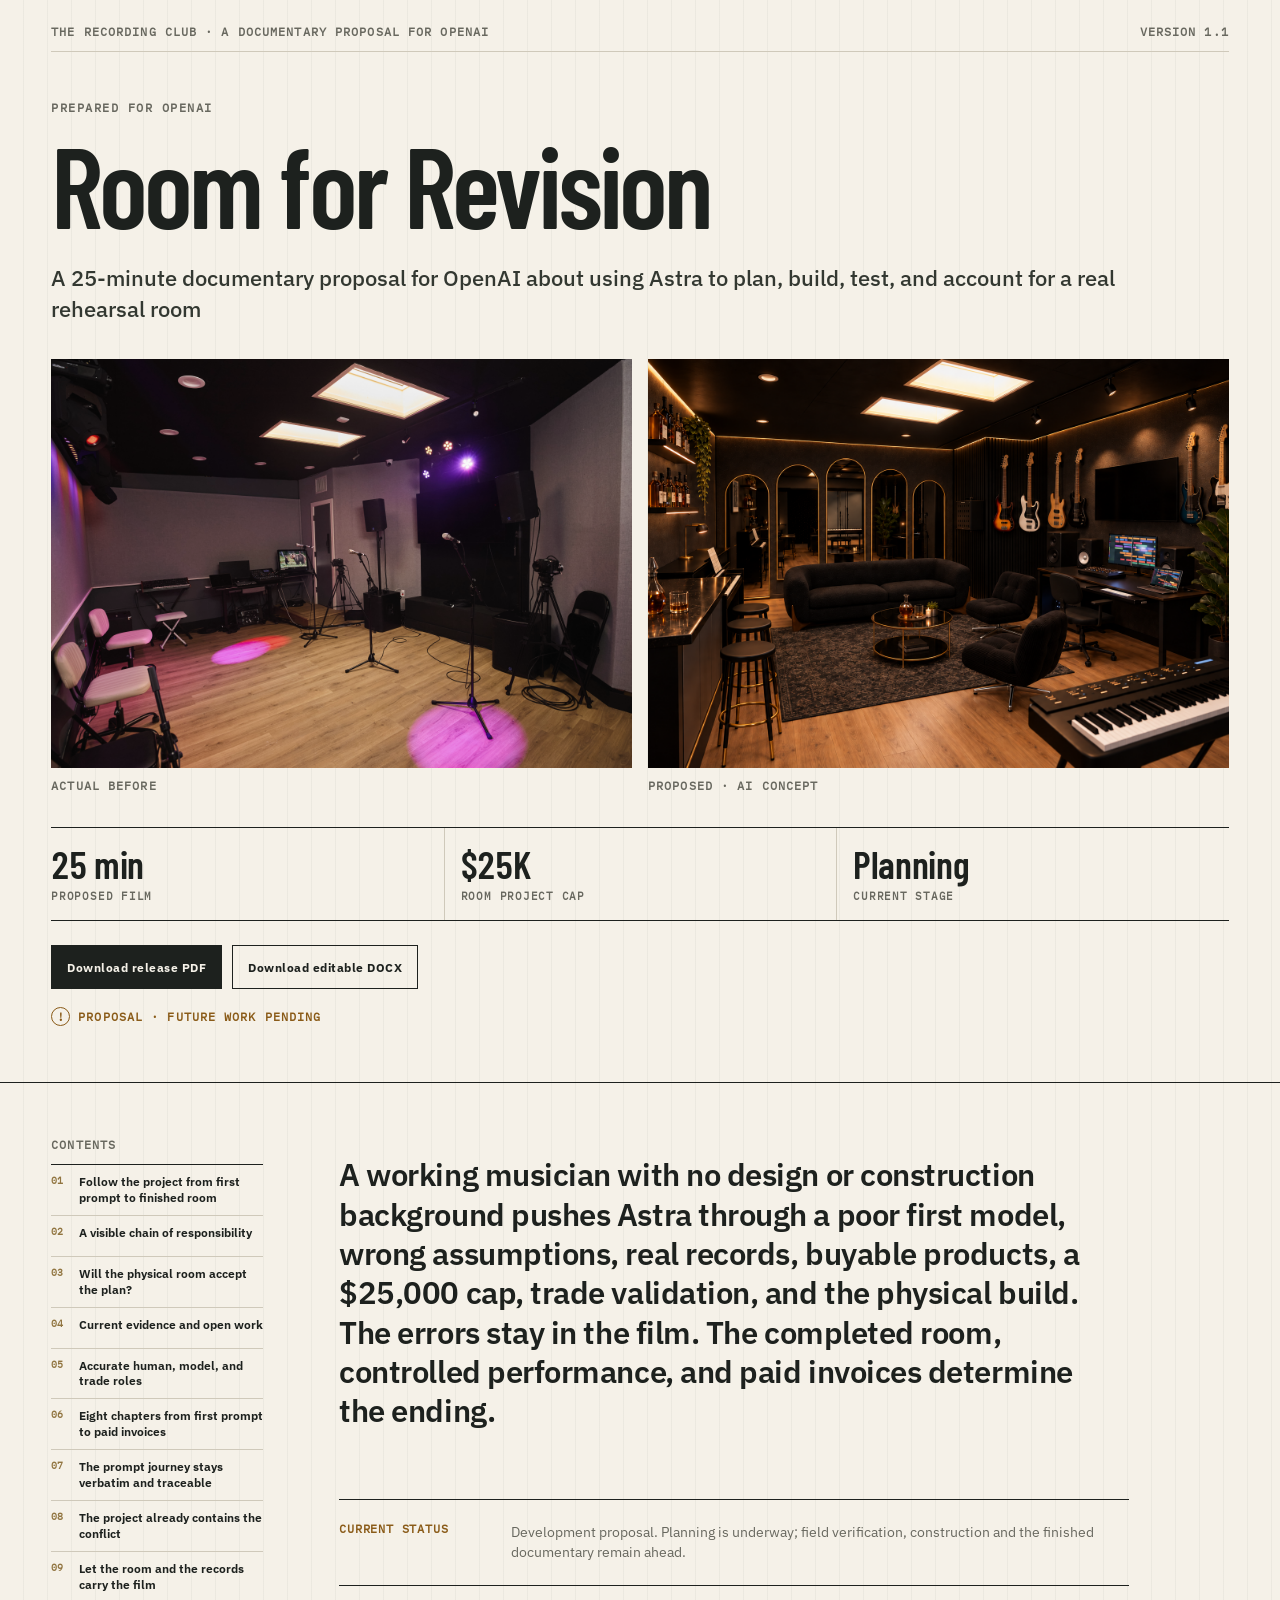
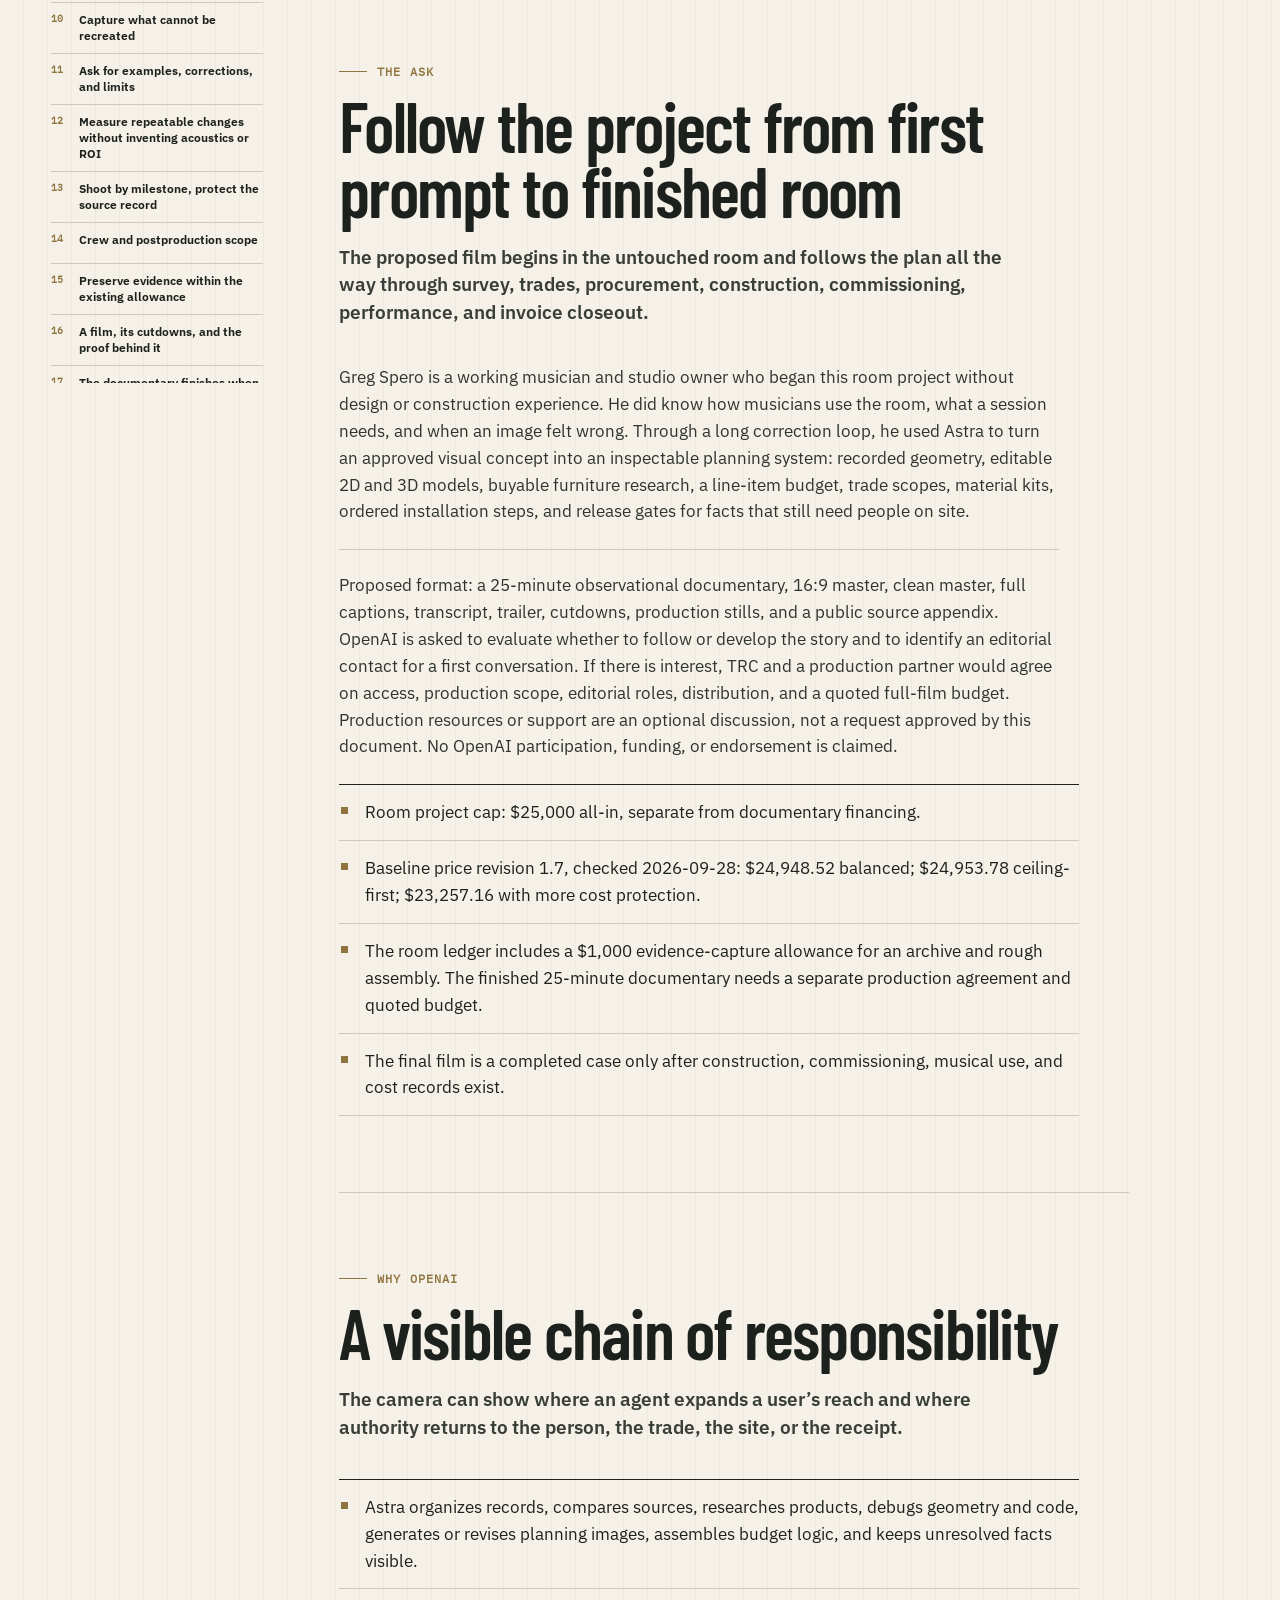
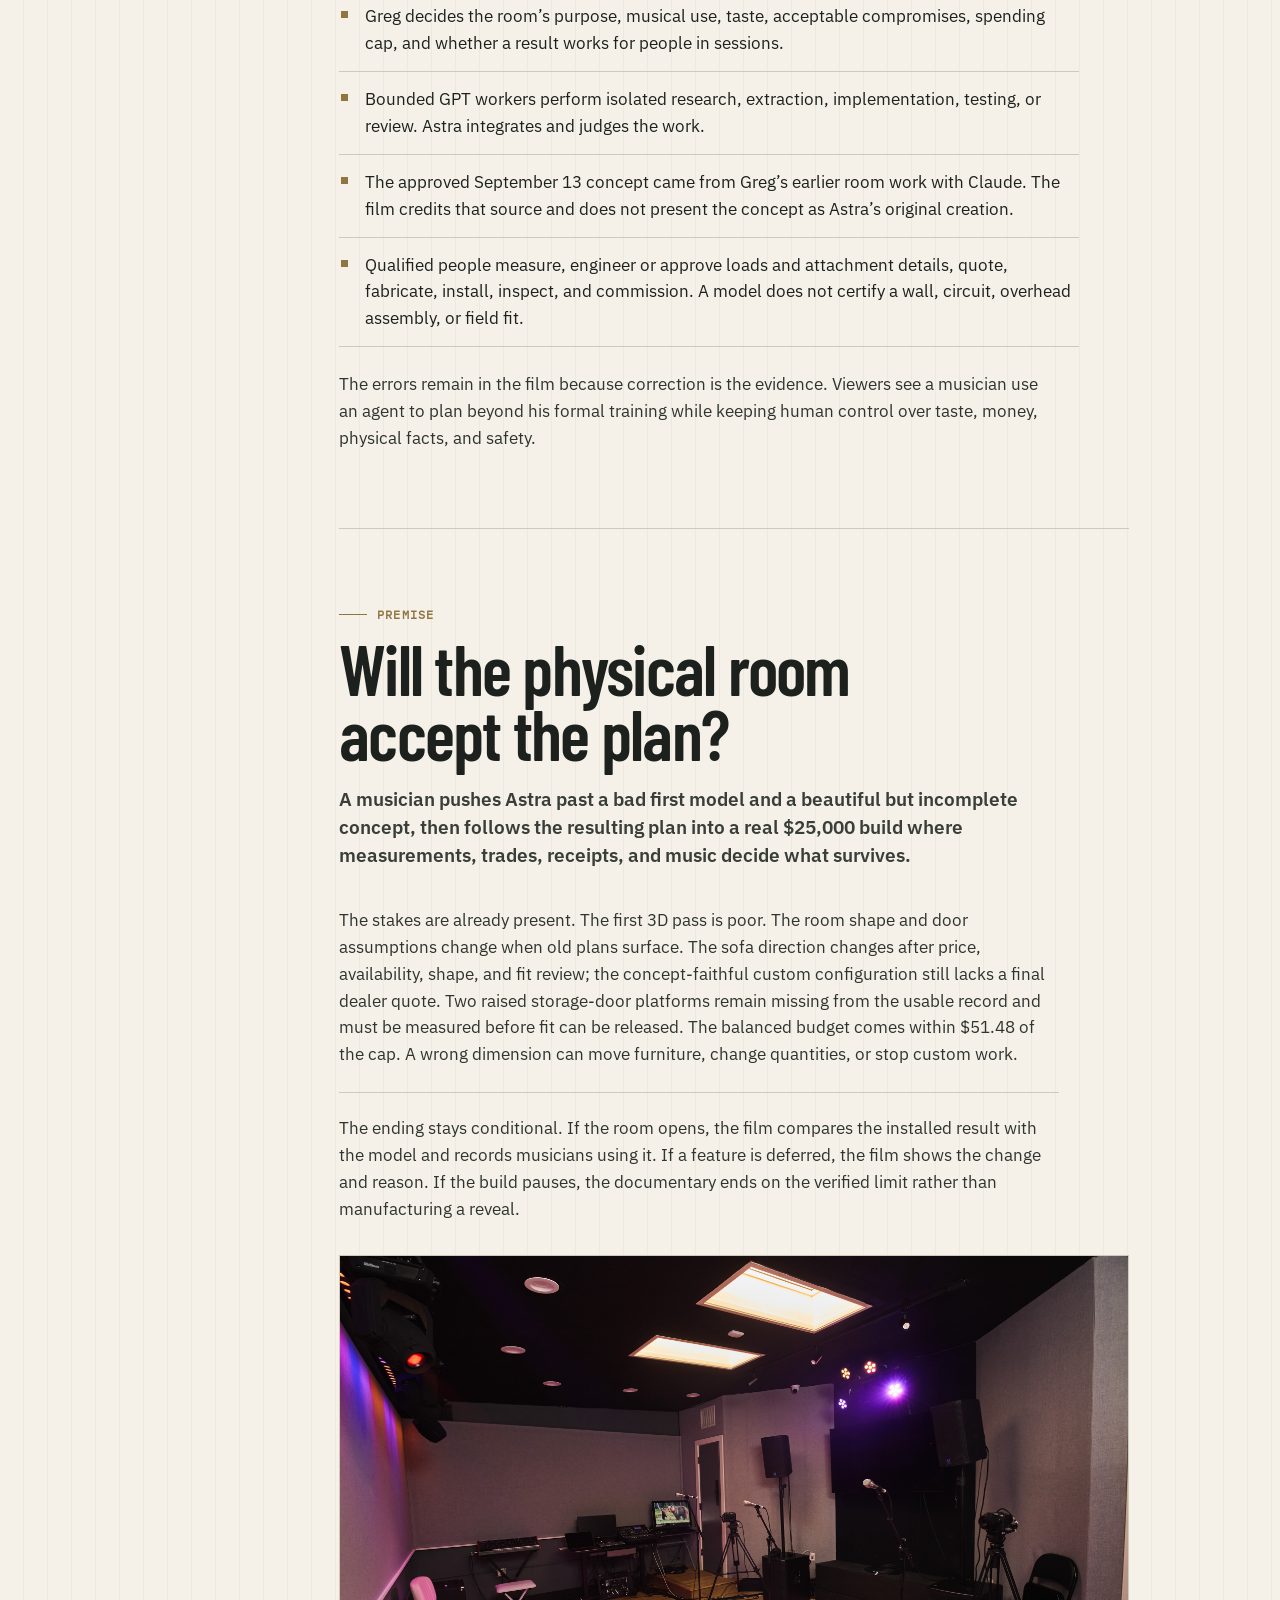
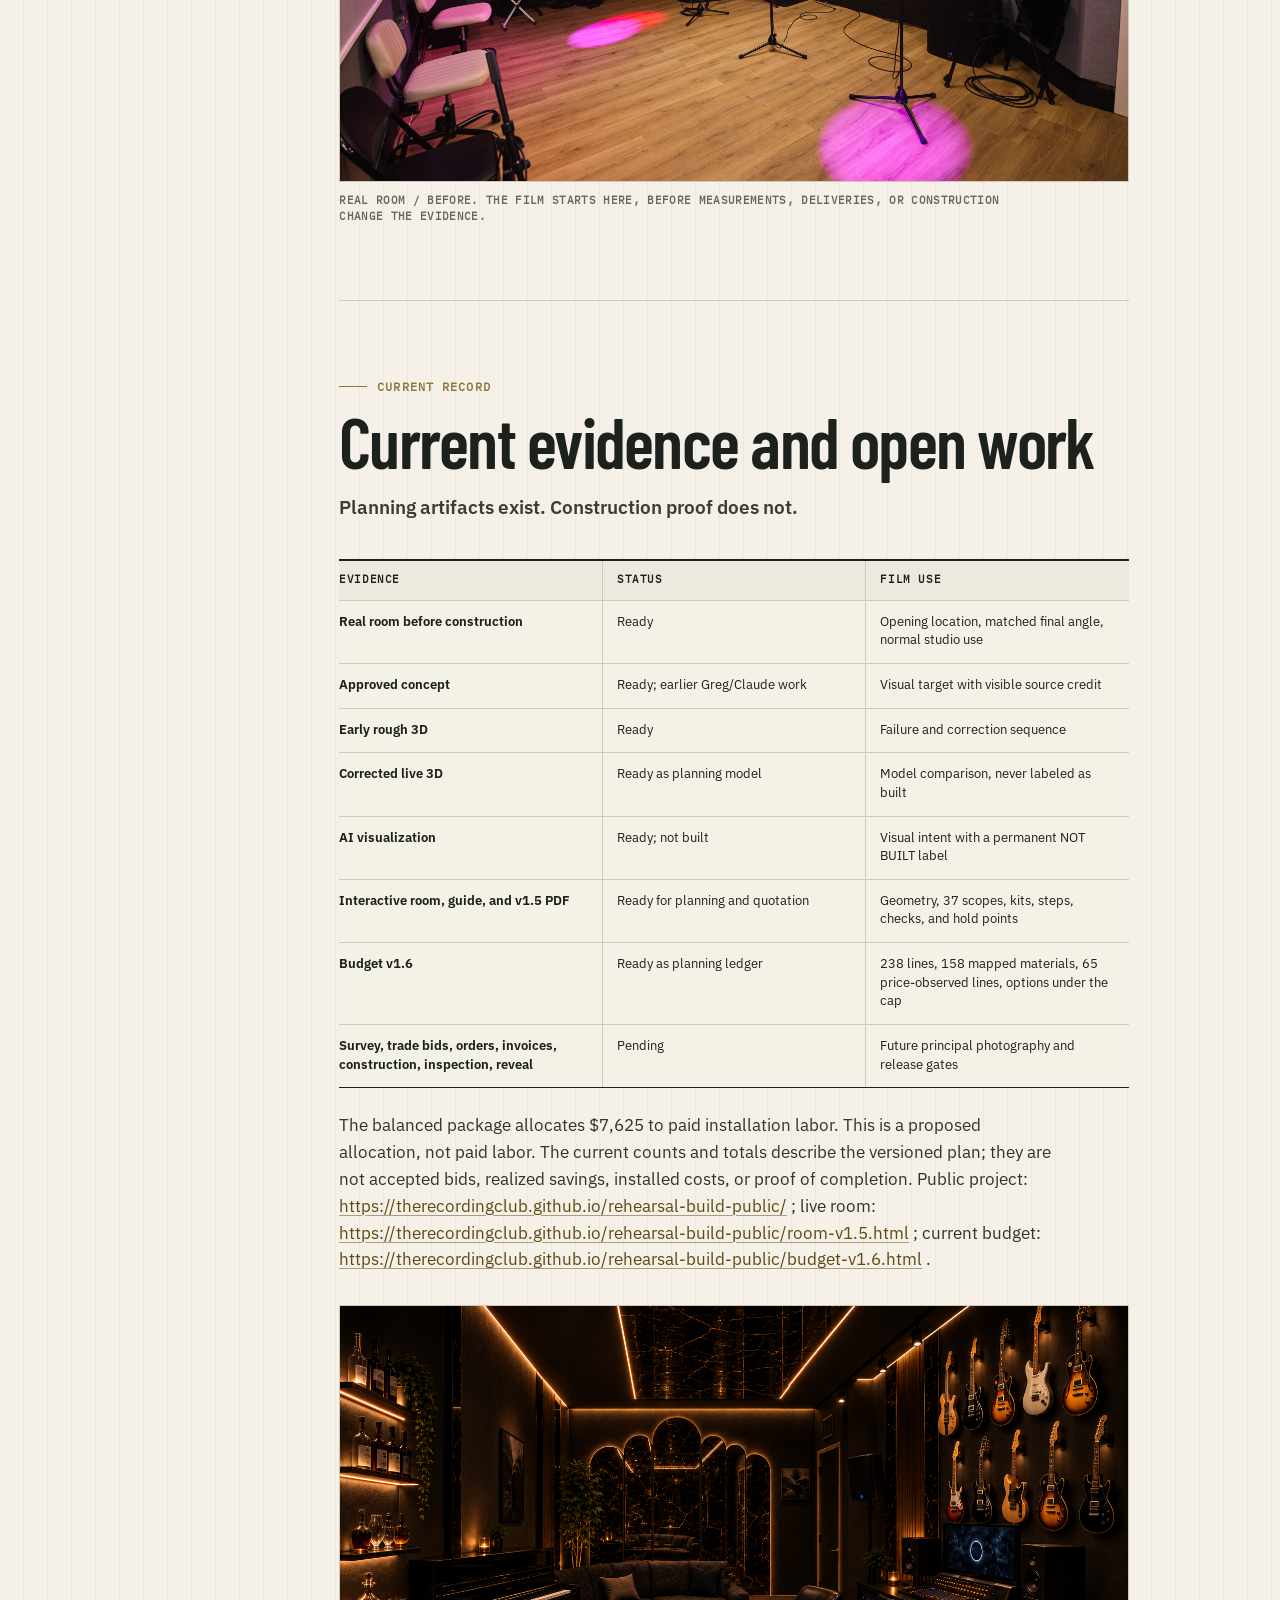
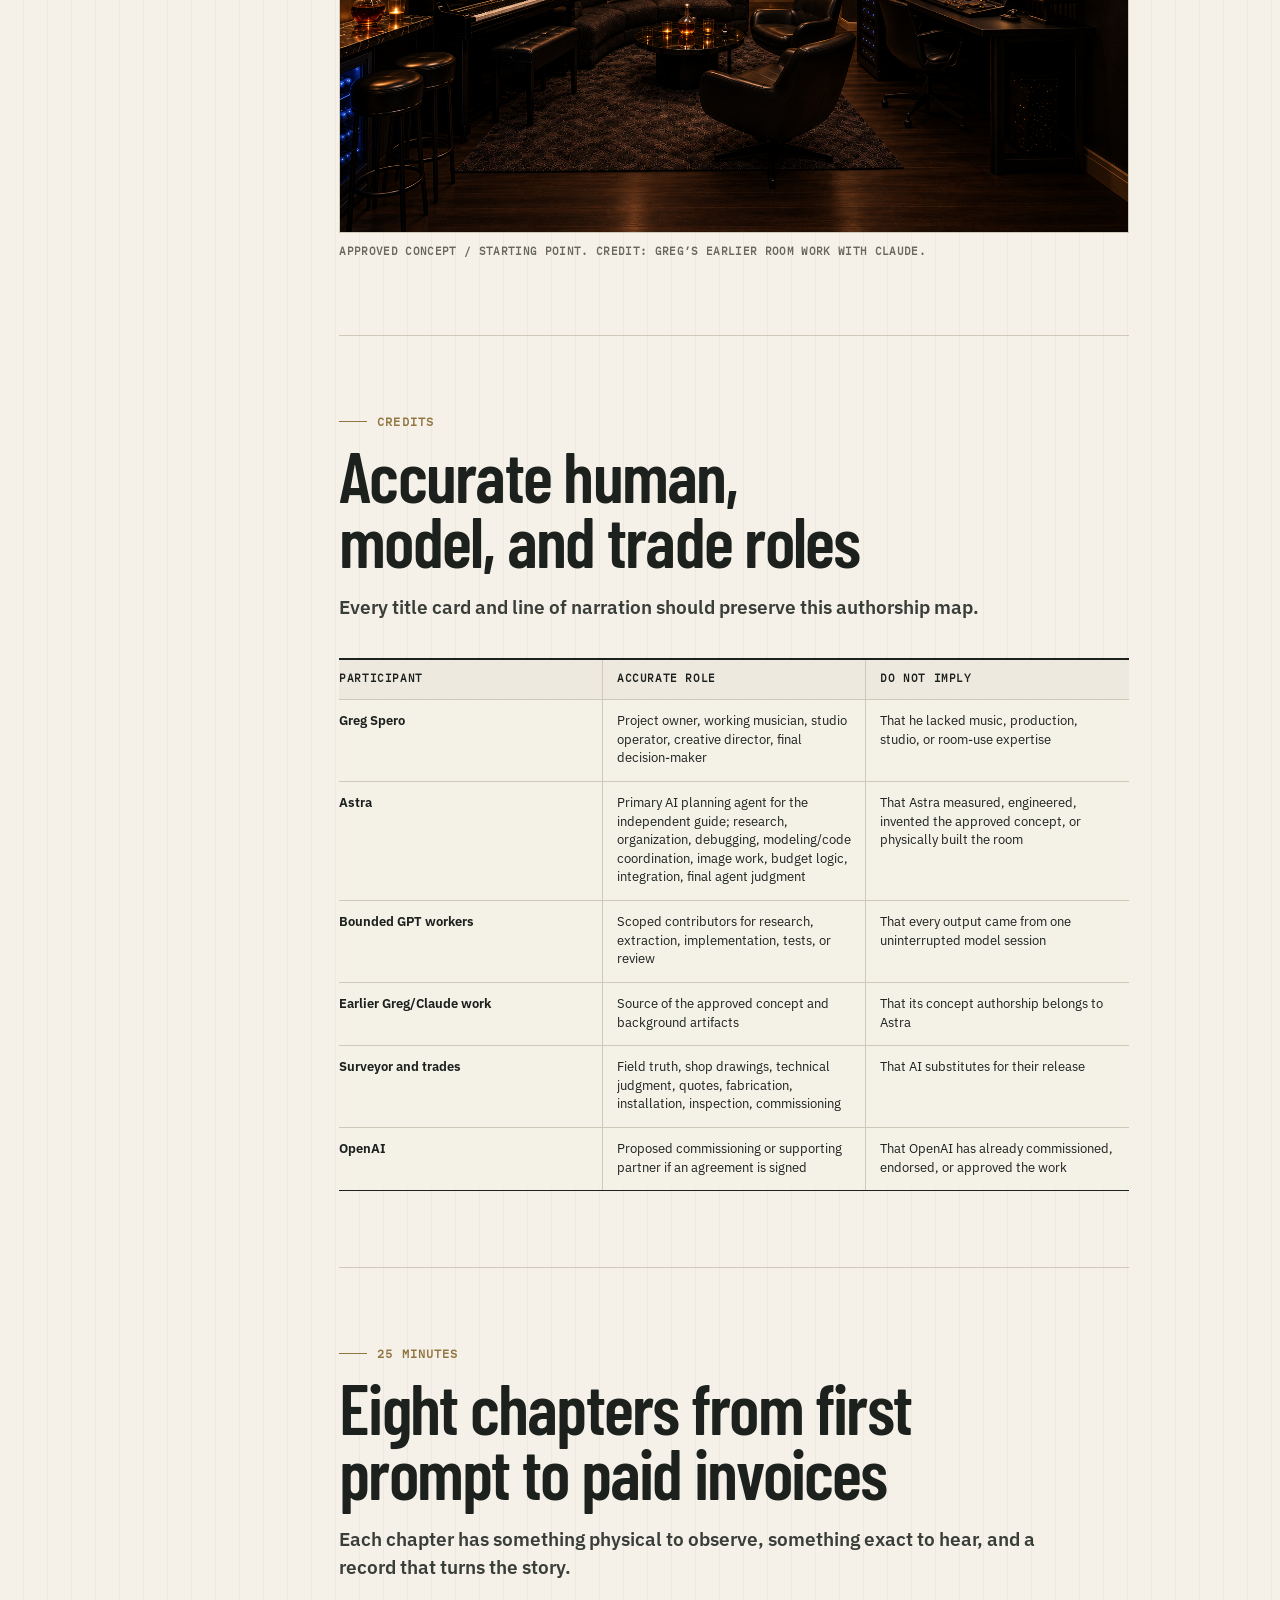
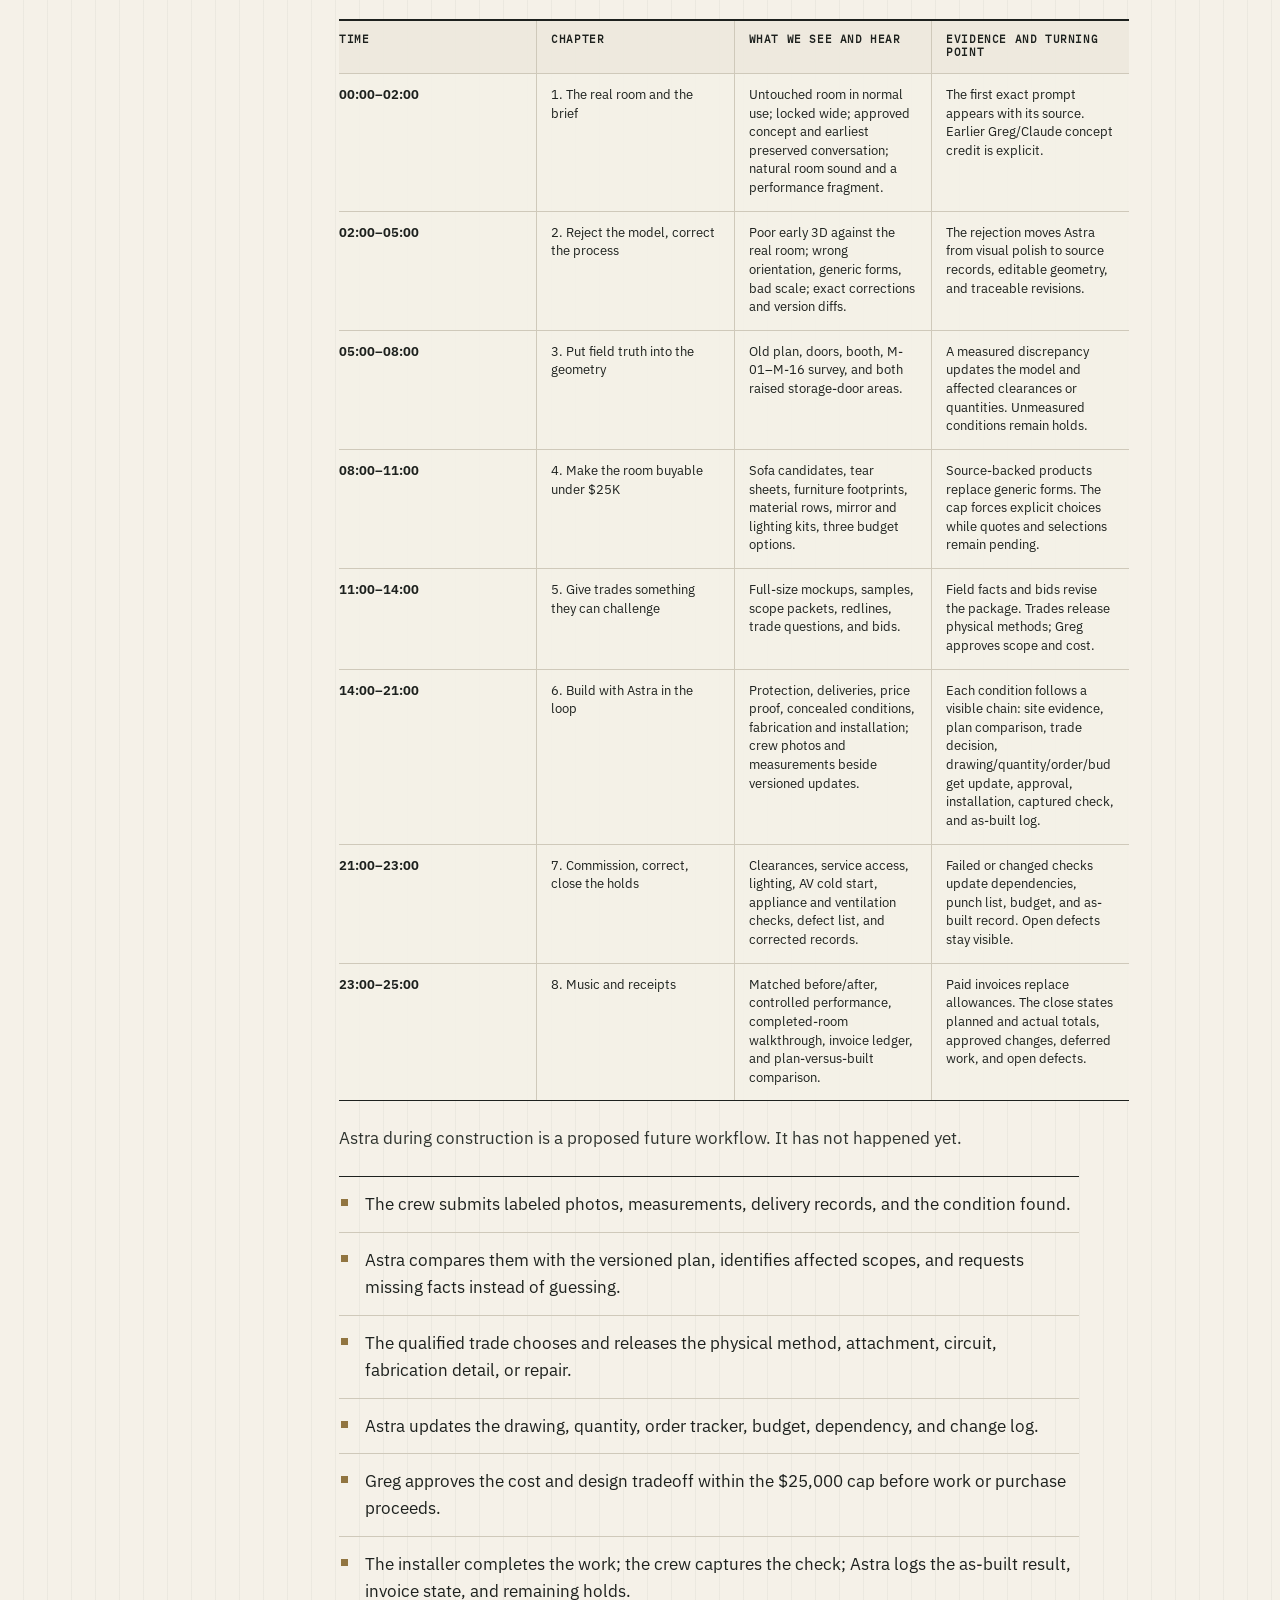
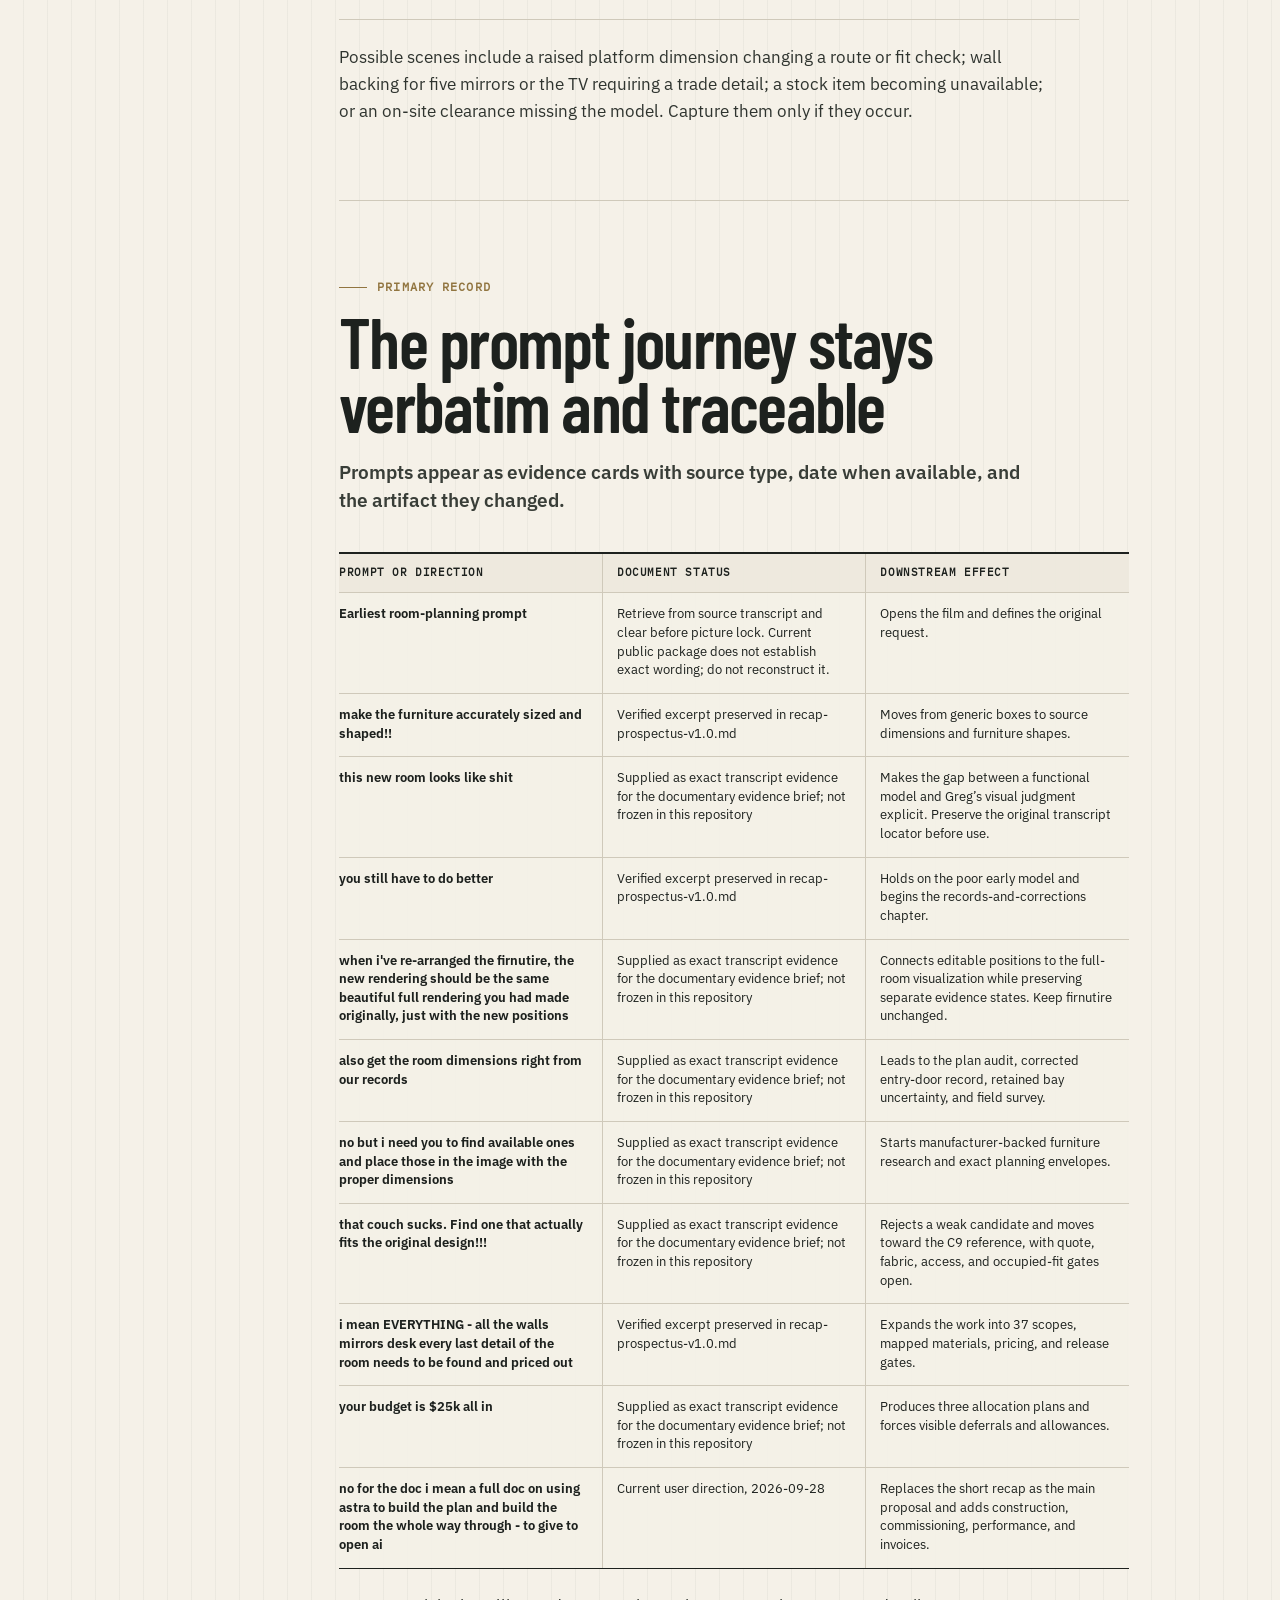
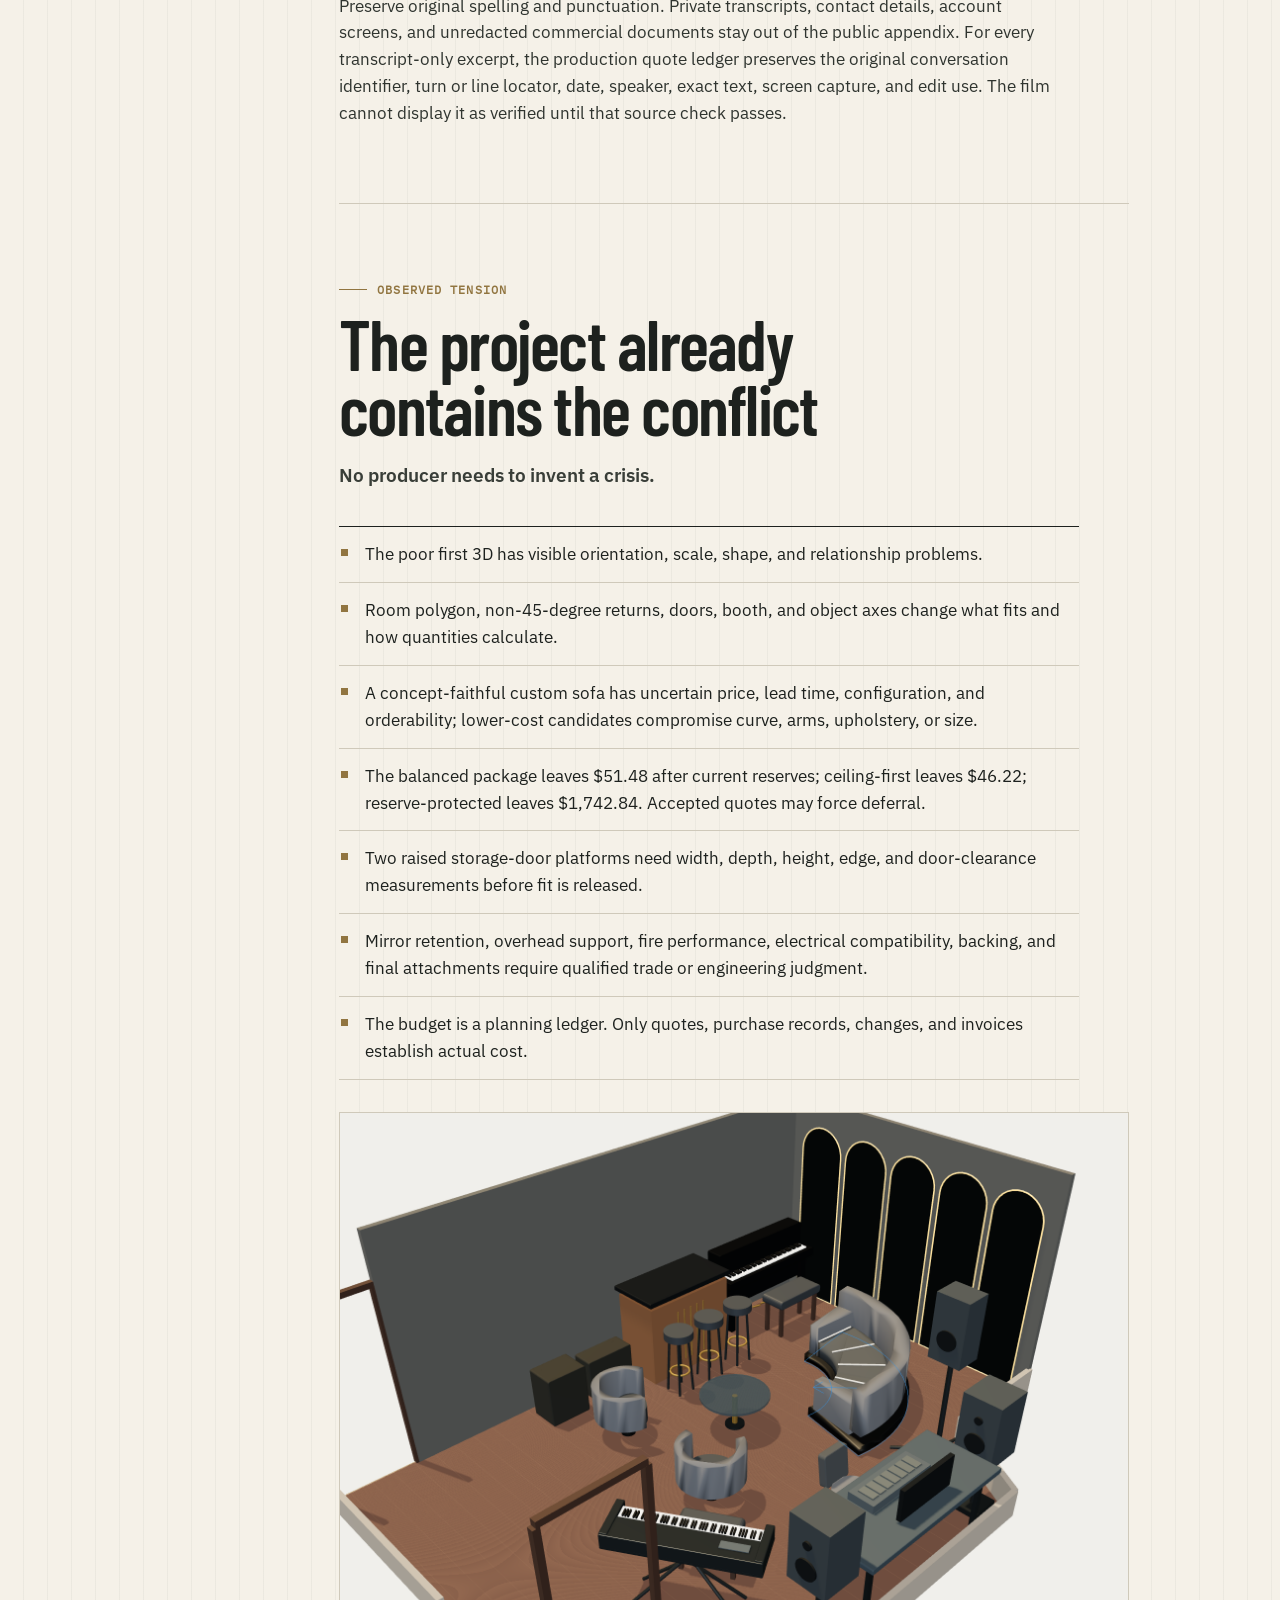
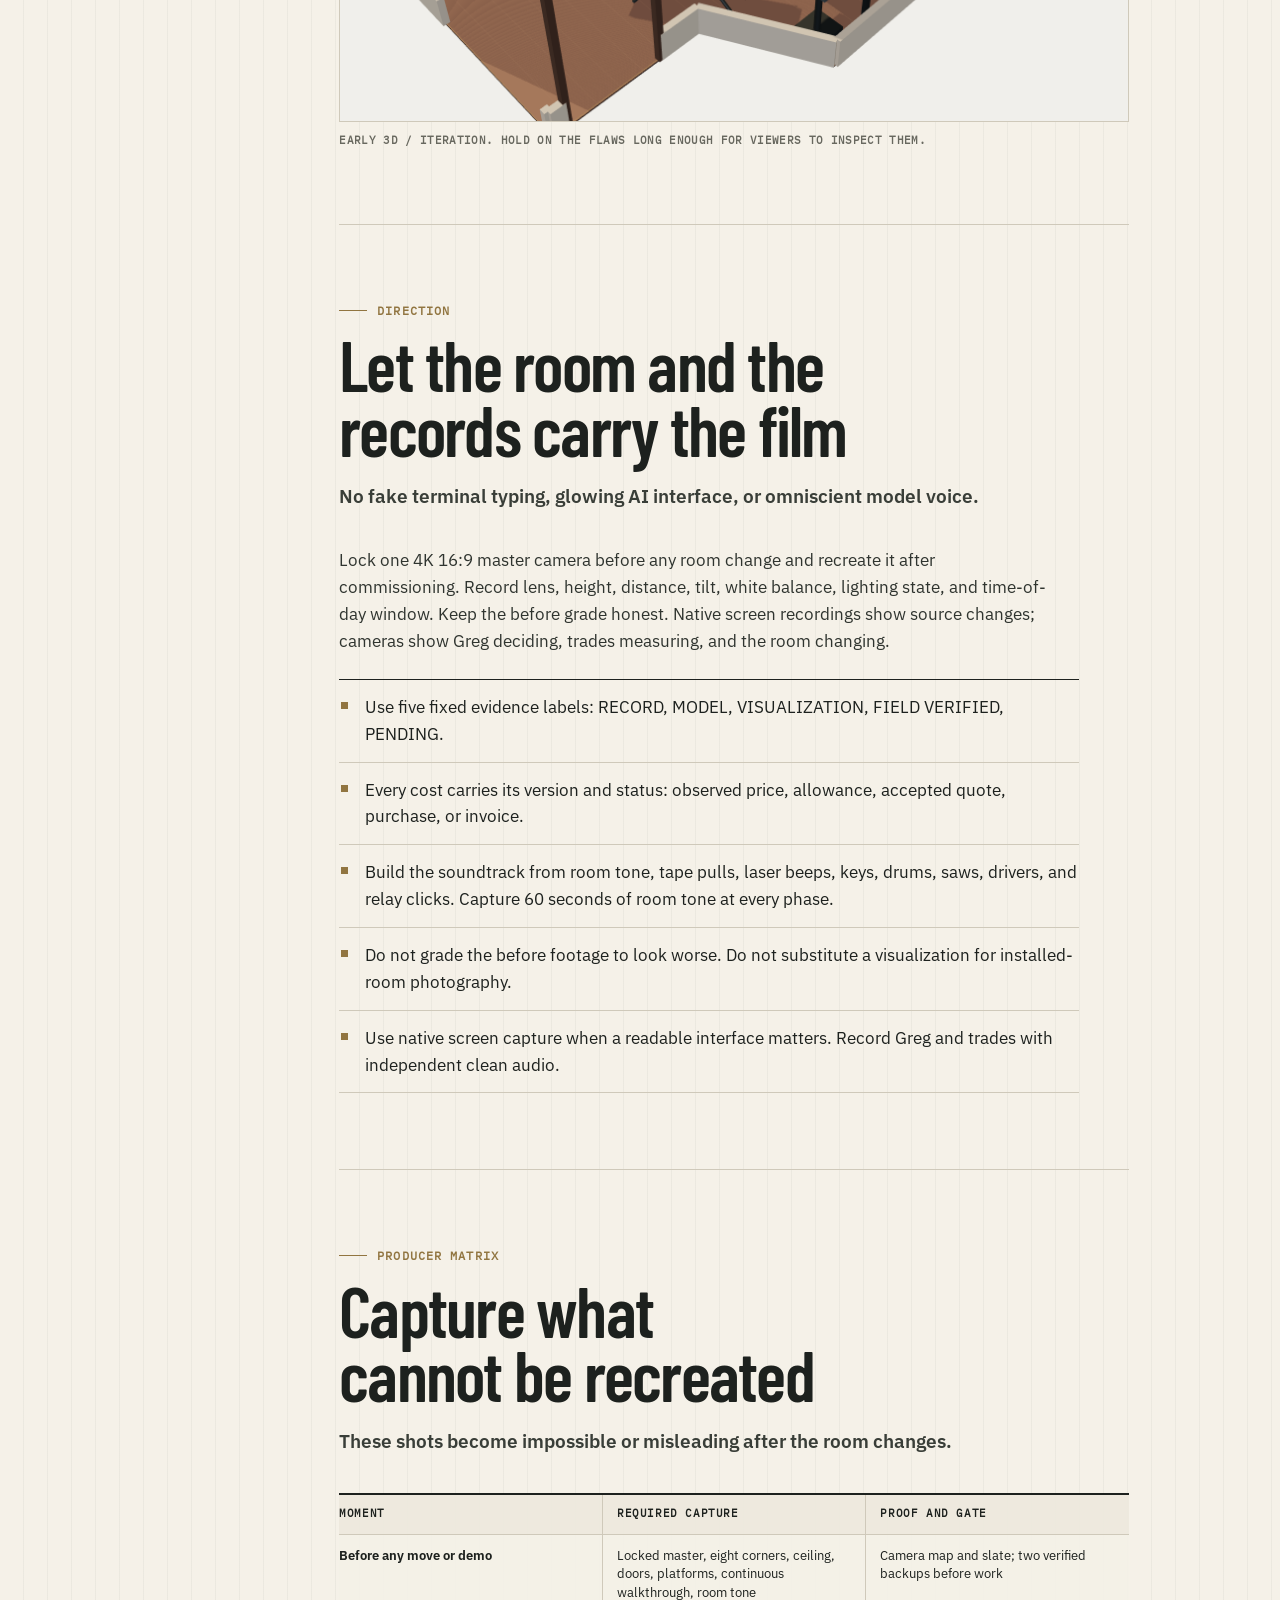
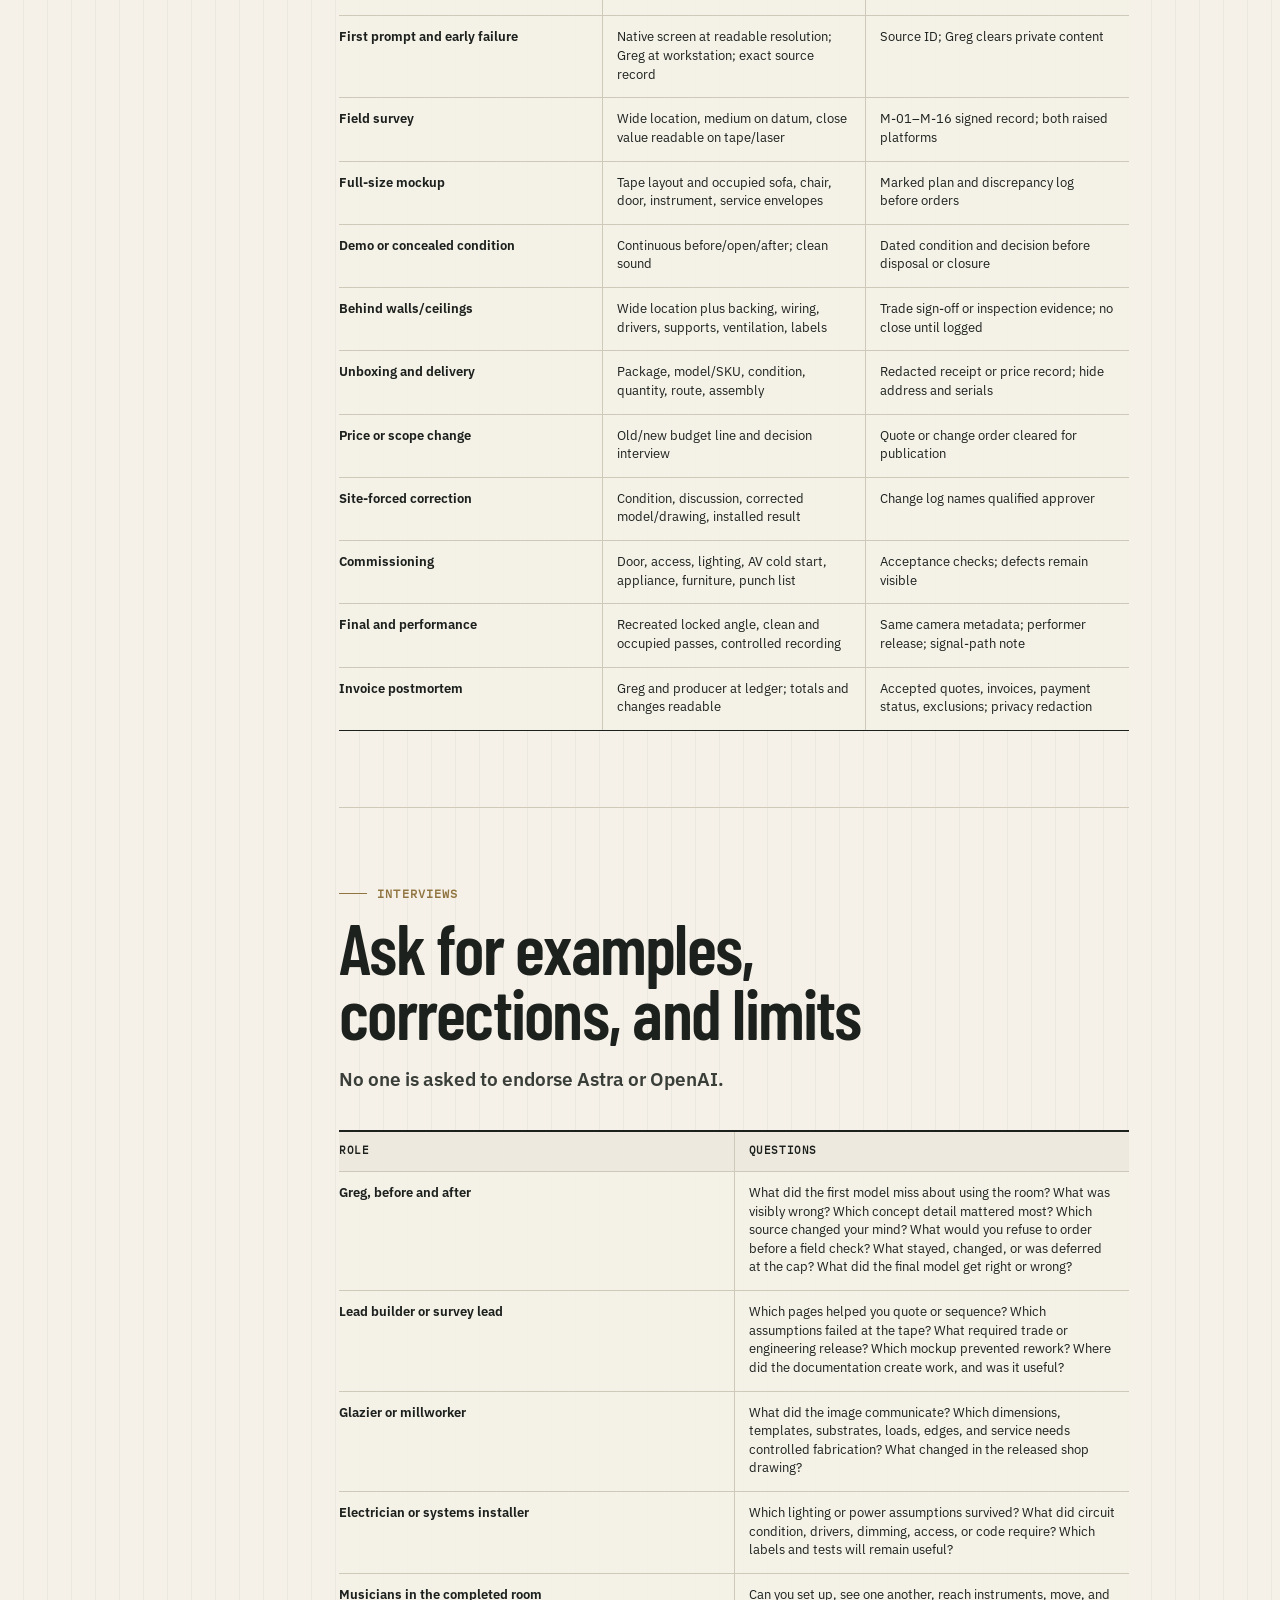
==== astra-room-documentary-v1.0.html @ aada6d72 "Release eight LA sofa room studies and full documentary proposal" ====
<!doctype html>
<html lang="en">
<head>
  <meta charset="utf-8">
  <meta name="viewport" content="width=device-width, initial-scale=1">
  <meta name="robots" content="noindex, nofollow, noarchive">
  <meta name="theme-color" content="#F5F1E8">
  <title>Room for Revision — documentary proposal for OpenAI</title>
  <meta name="description" content="A 25-minute documentary proposal for OpenAI about using Astra to plan, build, test, and account for a real rehearsal room">
  <link rel="preload" href="assets/barlow-condensed.woff2" as="font" type="font/woff2" crossorigin>
  <link rel="preload" href="assets/plex-sans.woff2" as="font" type="font/woff2" crossorigin>
  <link rel="stylesheet" href="documentary.css">
</head>
<body>
  <a class="skip-link" href="#document">Skip to proposal</a>
  <header class="proposal-cover">
    <div class="cover-topline"><span>The Recording Club · A documentary proposal for OpenAI</span><span>Version 1.1</span></div>
    <div class="cover-grid">
      <div class="cover-copy">
        <div class="recipient">Prepared for OpenAI</div>
        <h1>Room for Revision</h1>
        <div class="cover-subtitle">A 25-minute documentary proposal for OpenAI about using Astra to plan, build, test, and account for a real rehearsal room</div>
      </div>
      <div class="cover-visuals" aria-label="Actual room and proposed concept comparison">
        <figure class="cover-frame">
          <img src="assets/current-room.jpeg" alt="The actual rehearsal room before construction" width="6240" height="4160">
          <figcaption class="figure-label">Actual before</figcaption>
        </figure>
        <figure class="cover-frame">
          <img src="assets/room-budget-v1.6.png" alt="Proposed AI planning concept for the rehearsal room" width="1536" height="1024">
          <figcaption class="figure-label">Proposed · AI concept</figcaption>
        </figure>
      </div>
      <div class="cover-bottom">
        <div class="cover-facts" aria-label="Proposal facts">
          <div class="cover-fact"><strong>25 min</strong><span>Proposed film</span></div>
          <div class="cover-fact"><strong>$25K</strong><span>Room project cap</span></div>
          <div class="cover-fact"><strong>Planning</strong><span>Current stage</span></div>
        </div>
        <div class="cover-actions" aria-label="Document downloads">
          <a class="download-link" href="exports/astra-room-documentary-v1.1.pdf" download>Download release PDF</a>
          <a class="download-link" href="exports/astra-room-documentary-v1.1.docx" download>Download editable DOCX</a>
        </div>
        <div class="cover-status"><span class="status-mark" aria-hidden="true">!</span><span>Proposal · future work pending</span></div>
      </div>
    </div>
  </header>
  <div class="document-layout">
    <nav class="contents-rail" aria-label="Proposal contents">
      <span class="contents-title">Contents</span><ol><li><a href="#proposal">Follow the project from first prompt to finished room</a></li><li><a href="#why-openai">A visible chain of responsibility</a></li><li><a href="#premise">Will the physical room accept the plan?</a></li><li><a href="#evidence-now">Current evidence and open work</a></li><li><a href="#roles">Accurate human, model, and trade roles</a></li><li><a href="#story">Eight chapters from first prompt to paid invoices</a></li><li><a href="#prompts">The prompt journey stays verbatim and traceable</a></li><li><a href="#conflicts">The project already contains the conflict</a></li><li><a href="#style">Let the room and the records carry the film</a></li><li><a href="#capture-matrix">Capture what cannot be recreated</a></li><li><a href="#interviews">Ask for examples, corrections, and limits</a></li><li><a href="#metrics">Measure repeatable changes without inventing acoustics or ROI</a></li><li><a href="#production-control">Shoot by milestone, protect the source record</a></li><li><a href="#estimate">Crew and postproduction scope</a></li><li><a href="#fallback">Preserve evidence within the existing allowance</a></li><li><a href="#deliverables">A film, its cutdowns, and the proof behind it</a></li><li><a href="#release-gates">The documentary finishes when the evidence finishes</a></li></ol>
    </nav>
    <main class="document-main" id="document">
      <details class="mobile-contents"><summary>Contents · 17 sections</summary><ol><li><a href="#proposal">Follow the project from first prompt to finished room</a></li><li><a href="#why-openai">A visible chain of responsibility</a></li><li><a href="#premise">Will the physical room accept the plan?</a></li><li><a href="#evidence-now">Current evidence and open work</a></li><li><a href="#roles">Accurate human, model, and trade roles</a></li><li><a href="#story">Eight chapters from first prompt to paid invoices</a></li><li><a href="#prompts">The prompt journey stays verbatim and traceable</a></li><li><a href="#conflicts">The project already contains the conflict</a></li><li><a href="#style">Let the room and the records carry the film</a></li><li><a href="#capture-matrix">Capture what cannot be recreated</a></li><li><a href="#interviews">Ask for examples, corrections, and limits</a></li><li><a href="#metrics">Measure repeatable changes without inventing acoustics or ROI</a></li><li><a href="#production-control">Shoot by milestone, protect the source record</a></li><li><a href="#estimate">Crew and postproduction scope</a></li><li><a href="#fallback">Preserve evidence within the existing allowance</a></li><li><a href="#deliverables">A film, its cutdowns, and the proof behind it</a></li><li><a href="#release-gates">The documentary finishes when the evidence finishes</a></li></ol></details>
      <div class="document-deck">A working musician with no design or construction background pushes Astra through a poor first model, wrong assumptions, real records, buyable products, a $25,000 cap, trade validation, and the physical build. The errors stay in the film. The completed room, controlled performance, and paid invoices determine the ending.</div>
      <aside class="status-statement" aria-label="Current project status"><strong>Current status</strong><div>Development proposal. Planning is underway; field verification, construction and the finished documentary remain ahead.</div></aside>
      <section class="proposal-section" id="proposal"><div class="section-kicker">The ask</div><h2>Follow the project from first prompt to finished room</h2><div class="section-lead">The proposed film begins in the untouched room and follows the plan all the way through survey, trades, procurement, construction, commissioning, performance, and invoice closeout.</div><div class="section-body"><div class="text-block">Greg Spero is a working musician and studio owner who began this room project without design or construction experience. He did know how musicians use the room, what a session needs, and when an image felt wrong. Through a long correction loop, he used Astra to turn an approved visual concept into an inspectable planning system: recorded geometry, editable 2D and 3D models, buyable furniture research, a line-item budget, trade scopes, material kits, ordered installation steps, and release gates for facts that still need people on site.</div><div class="text-block">Proposed format: a 25-minute observational documentary, 16:9 master, clean master, full captions, transcript, trailer, cutdowns, production stills, and a public source appendix. OpenAI is asked to evaluate whether to follow or develop the story and to identify an editorial contact for a first conversation. If there is interest, TRC and a production partner would agree on access, production scope, editorial roles, distribution, and a quoted full-film budget. Production resources or support are an optional discussion, not a request approved by this document. No OpenAI participation, funding, or endorsement is claimed.</div><ul class="document-list"><li>Room project cap: $25,000 all-in, separate from documentary financing.</li><li>Baseline price revision 1.7, checked 2026-09-28: $24,948.52 balanced; $24,953.78 ceiling-first; $23,257.16 with more cost protection.</li><li>The room ledger includes a $1,000 evidence-capture allowance for an archive and rough assembly. The finished 25-minute documentary needs a separate production agreement and quoted budget.</li><li>The final film is a completed case only after construction, commissioning, musical use, and cost records exist.</li></ul></div></section><section class="proposal-section" id="why-openai"><div class="section-kicker">Why OpenAI</div><h2>A visible chain of responsibility</h2><div class="section-lead">The camera can show where an agent expands a user’s reach and where authority returns to the person, the trade, the site, or the receipt.</div><div class="section-body"><ul class="document-list"><li>Astra organizes records, compares sources, researches products, debugs geometry and code, generates or revises planning images, assembles budget logic, and keeps unresolved facts visible.</li><li>Greg decides the room’s purpose, musical use, taste, acceptable compromises, spending cap, and whether a result works for people in sessions.</li><li>Bounded GPT workers perform isolated research, extraction, implementation, testing, or review. Astra integrates and judges the work.</li><li>The approved September 13 concept came from Greg’s earlier room work with Claude. The film credits that source and does not present the concept as Astra’s original creation.</li><li>Qualified people measure, engineer or approve loads and attachment details, quote, fabricate, install, inspect, and commission. A model does not certify a wall, circuit, overhead assembly, or field fit.</li></ul><div class="text-block">The errors remain in the film because correction is the evidence. Viewers see a musician use an agent to plan beyond his formal training while keeping human control over taste, money, physical facts, and safety.</div></div></section><section class="proposal-section" id="premise"><div class="section-kicker">Premise</div><h2>Will the physical room accept the plan?</h2><div class="section-lead">A musician pushes Astra past a bad first model and a beautiful but incomplete concept, then follows the resulting plan into a real $25,000 build where measurements, trades, receipts, and music decide what survives.</div><div class="section-body"><div class="text-block">The stakes are already present. The first 3D pass is poor. The room shape and door assumptions change when old plans surface. The sofa direction changes after price, availability, shape, and fit review; the concept-faithful custom configuration still lacks a final dealer quote. Two raised storage-door platforms remain missing from the usable record and must be measured before fit can be released. The balanced budget comes within $51.48 of the cap. A wrong dimension can move furniture, change quantities, or stop custom work.</div><div class="text-block">The ending stays conditional. If the room opens, the film compares the installed result with the model and records musicians using it. If a feature is deferred, the film shows the change and reason. If the build pauses, the documentary ends on the verified limit rather than manufacturing a reveal.</div><figure class="story-figure"><img src="assets/current-room.jpeg" alt="REAL ROOM / BEFORE" width="6240" height="4160" loading="lazy"><figcaption>REAL ROOM / BEFORE. The film starts here, before measurements, deliveries, or construction change the evidence.</figcaption></figure></div></section><section class="proposal-section" id="evidence-now"><div class="section-kicker">Current record</div><h2>Current evidence and open work</h2><div class="section-lead">Planning artifacts exist. Construction proof does not.</div><div class="section-body"><div class="table-region" role="region" aria-labelledby="table-4-1" tabindex="0"><div class="table-label" id="table-4-1">Evidence matrix; scroll horizontally on small screens.</div><table><thead><tr><th scope="col">Evidence</th><th scope="col">Status</th><th scope="col">Film use</th></tr></thead><tbody><tr><td>Real room before construction</td><td>Ready</td><td>Opening location, matched final angle, normal studio use</td></tr><tr><td>Approved concept</td><td>Ready; earlier Greg/Claude work</td><td>Visual target with visible source credit</td></tr><tr><td>Early rough 3D</td><td>Ready</td><td>Failure and correction sequence</td></tr><tr><td>Corrected live 3D</td><td>Ready as planning model</td><td>Model comparison, never labeled as built</td></tr><tr><td>AI visualization</td><td>Ready; not built</td><td>Visual intent with a permanent NOT BUILT label</td></tr><tr><td>Interactive room, guide, and v1.5 PDF</td><td>Ready for planning and quotation</td><td>Geometry, 37 scopes, kits, steps, checks, and hold points</td></tr><tr><td>Budget v1.6</td><td>Ready as planning ledger</td><td>238 lines, 158 mapped materials, 65 price-observed lines, options under the cap</td></tr><tr><td>Survey, trade bids, orders, invoices, construction, inspection, reveal</td><td>Pending</td><td>Future principal photography and release gates</td></tr></tbody></table></div><div class="text-block">The balanced package allocates $7,625 to paid installation labor. This is a proposed allocation, not paid labor. The current counts and totals describe the versioned plan; they are not accepted bids, realized savings, installed costs, or proof of completion. Public project: <a href="https://therecordingclub.github.io/rehearsal-build-public/" rel="noopener noreferrer">https://therecordingclub.github.io/rehearsal-build-public/</a> ; live room: <a href="https://therecordingclub.github.io/rehearsal-build-public/room-v1.5.html" rel="noopener noreferrer">https://therecordingclub.github.io/rehearsal-build-public/room-v1.5.html</a> ; current budget: <a href="https://therecordingclub.github.io/rehearsal-build-public/budget-v1.6.html" rel="noopener noreferrer">https://therecordingclub.github.io/rehearsal-build-public/budget-v1.6.html</a> .</div><figure class="story-figure"><img src="assets/approved-concept.png" alt="APPROVED CONCEPT / STARTING POINT" width="1536" height="1024" loading="lazy"><figcaption>APPROVED CONCEPT / STARTING POINT. Credit: Greg’s earlier room work with Claude.</figcaption></figure></div></section><section class="proposal-section" id="roles"><div class="section-kicker">Credits</div><h2>Accurate human, model, and trade roles</h2><div class="section-lead">Every title card and line of narration should preserve this authorship map.</div><div class="section-body"><div class="table-region" role="region" aria-labelledby="table-5-1" tabindex="0"><div class="table-label" id="table-5-1">Participant matrix; scroll horizontally on small screens.</div><table><thead><tr><th scope="col">Participant</th><th scope="col">Accurate role</th><th scope="col">Do not imply</th></tr></thead><tbody><tr><td>Greg Spero</td><td>Project owner, working musician, studio operator, creative director, final decision-maker</td><td>That he lacked music, production, studio, or room-use expertise</td></tr><tr><td>Astra</td><td>Primary AI planning agent for the independent guide; research, organization, debugging, modeling/code coordination, image work, budget logic, integration, final agent judgment</td><td>That Astra measured, engineered, invented the approved concept, or physically built the room</td></tr><tr><td>Bounded GPT workers</td><td>Scoped contributors for research, extraction, implementation, tests, or review</td><td>That every output came from one uninterrupted model session</td></tr><tr><td>Earlier Greg/Claude work</td><td>Source of the approved concept and background artifacts</td><td>That its concept authorship belongs to Astra</td></tr><tr><td>Surveyor and trades</td><td>Field truth, shop drawings, technical judgment, quotes, fabrication, installation, inspection, commissioning</td><td>That AI substitutes for their release</td></tr><tr><td>OpenAI</td><td>Proposed commissioning or supporting partner if an agreement is signed</td><td>That OpenAI has already commissioned, endorsed, or approved the work</td></tr></tbody></table></div></div></section><section class="proposal-section" id="story"><div class="section-kicker">25 minutes</div><h2>Eight chapters from first prompt to paid invoices</h2><div class="section-lead">Each chapter has something physical to observe, something exact to hear, and a record that turns the story.</div><div class="section-body"><div class="table-region" role="region" aria-labelledby="table-6-1" tabindex="0"><div class="table-label" id="table-6-1">Time matrix; scroll horizontally on small screens.</div><table><thead><tr><th scope="col">Time</th><th scope="col">Chapter</th><th scope="col">What we see and hear</th><th scope="col">Evidence and turning point</th></tr></thead><tbody><tr><td>00:00–02:00</td><td>1. The real room and the brief</td><td>Untouched room in normal use; locked wide; approved concept and earliest preserved conversation; natural room sound and a performance fragment.</td><td>The first exact prompt appears with its source. Earlier Greg/Claude concept credit is explicit.</td></tr><tr><td>02:00–05:00</td><td>2. Reject the model, correct the process</td><td>Poor early 3D against the real room; wrong orientation, generic forms, bad scale; exact corrections and version diffs.</td><td>The rejection moves Astra from visual polish to source records, editable geometry, and traceable revisions.</td></tr><tr><td>05:00–08:00</td><td>3. Put field truth into the geometry</td><td>Old plan, doors, booth, M-01–M-16 survey, and both raised storage-door areas.</td><td>A measured discrepancy updates the model and affected clearances or quantities. Unmeasured conditions remain holds.</td></tr><tr><td>08:00–11:00</td><td>4. Make the room buyable under $25K</td><td>Sofa candidates, tear sheets, furniture footprints, material rows, mirror and lighting kits, three budget options.</td><td>Source-backed products replace generic forms. The cap forces explicit choices while quotes and selections remain pending.</td></tr><tr><td>11:00–14:00</td><td>5. Give trades something they can challenge</td><td>Full-size mockups, samples, scope packets, redlines, trade questions, and bids.</td><td>Field facts and bids revise the package. Trades release physical methods; Greg approves scope and cost.</td></tr><tr><td>14:00–21:00</td><td>6. Build with Astra in the loop</td><td>Protection, deliveries, price proof, concealed conditions, fabrication and installation; crew photos and measurements beside versioned updates.</td><td>Each condition follows a visible chain: site evidence, plan comparison, trade decision, drawing/quantity/order/budget update, approval, installation, captured check, and as-built log.</td></tr><tr><td>21:00–23:00</td><td>7. Commission, correct, close the holds</td><td>Clearances, service access, lighting, AV cold start, appliance and ventilation checks, defect list, and corrected records.</td><td>Failed or changed checks update dependencies, punch list, budget, and as-built record. Open defects stay visible.</td></tr><tr><td>23:00–25:00</td><td>8. Music and receipts</td><td>Matched before/after, controlled performance, completed-room walkthrough, invoice ledger, and plan-versus-built comparison.</td><td>Paid invoices replace allowances. The close states planned and actual totals, approved changes, deferred work, and open defects.</td></tr></tbody></table></div><div class="text-block">Astra during construction is a proposed future workflow. It has not happened yet.</div><ul class="document-list"><li>The crew submits labeled photos, measurements, delivery records, and the condition found.</li><li>Astra compares them with the versioned plan, identifies affected scopes, and requests missing facts instead of guessing.</li><li>The qualified trade chooses and releases the physical method, attachment, circuit, fabrication detail, or repair.</li><li>Astra updates the drawing, quantity, order tracker, budget, dependency, and change log.</li><li>Greg approves the cost and design tradeoff within the $25,000 cap before work or purchase proceeds.</li><li>The installer completes the work; the crew captures the check; Astra logs the as-built result, invoice state, and remaining holds.</li></ul><div class="text-block">Possible scenes include a raised platform dimension changing a route or fit check; wall backing for five mirrors or the TV requiring a trade detail; a stock item becoming unavailable; or an on-site clearance missing the model. Capture them only if they occur.</div></div></section><section class="proposal-section" id="prompts"><div class="section-kicker">Primary record</div><h2>The prompt journey stays verbatim and traceable</h2><div class="section-lead">Prompts appear as evidence cards with source type, date when available, and the artifact they changed.</div><div class="section-body"><div class="table-region" role="region" aria-labelledby="table-7-1" tabindex="0"><div class="table-label" id="table-7-1">Prompt or direction matrix; scroll horizontally on small screens.</div><table><thead><tr><th scope="col">Prompt or direction</th><th scope="col">Document status</th><th scope="col">Downstream effect</th></tr></thead><tbody><tr><td>Earliest room-planning prompt</td><td>Retrieve from source transcript and clear before picture lock. Current public package does not establish exact wording; do not reconstruct it.</td><td>Opens the film and defines the original request.</td></tr><tr><td>make the furniture accurately sized and shaped!!</td><td>Verified excerpt preserved in recap-prospectus-v1.0.md</td><td>Moves from generic boxes to source dimensions and furniture shapes.</td></tr><tr><td>this new room looks like shit</td><td>Supplied as exact transcript evidence for the documentary evidence brief; not frozen in this repository</td><td>Makes the gap between a functional model and Greg’s visual judgment explicit. Preserve the original transcript locator before use.</td></tr><tr><td>you still have to do better</td><td>Verified excerpt preserved in recap-prospectus-v1.0.md</td><td>Holds on the poor early model and begins the records-and-corrections chapter.</td></tr><tr><td>when i've re-arranged the firnutire, the new rendering should be the same beautiful full rendering you had made originally, just with the new positions</td><td>Supplied as exact transcript evidence for the documentary evidence brief; not frozen in this repository</td><td>Connects editable positions to the full-room visualization while preserving separate evidence states. Keep firnutire unchanged.</td></tr><tr><td>also get the room dimensions right from our records</td><td>Supplied as exact transcript evidence for the documentary evidence brief; not frozen in this repository</td><td>Leads to the plan audit, corrected entry-door record, retained bay uncertainty, and field survey.</td></tr><tr><td>no but i need you to find available ones and place those in the image with the proper dimensions</td><td>Supplied as exact transcript evidence for the documentary evidence brief; not frozen in this repository</td><td>Starts manufacturer-backed furniture research and exact planning envelopes.</td></tr><tr><td>that couch sucks. Find one that actually fits the original design!!!</td><td>Supplied as exact transcript evidence for the documentary evidence brief; not frozen in this repository</td><td>Rejects a weak candidate and moves toward the C9 reference, with quote, fabric, access, and occupied-fit gates open.</td></tr><tr><td>i mean EVERYTHING - all the walls mirrors desk every last detail of the room needs to be found and priced out</td><td>Verified excerpt preserved in recap-prospectus-v1.0.md</td><td>Expands the work into 37 scopes, mapped materials, pricing, and release gates.</td></tr><tr><td>your budget is $25k all in</td><td>Supplied as exact transcript evidence for the documentary evidence brief; not frozen in this repository</td><td>Produces three allocation plans and forces visible deferrals and allowances.</td></tr><tr><td>no for the doc i mean a full doc on using astra to build the plan and build the room the whole way through - to give to open ai</td><td>Current user direction, 2026-09-28</td><td>Replaces the short recap as the main proposal and adds construction, commissioning, performance, and invoices.</td></tr></tbody></table></div><div class="text-block">Preserve original spelling and punctuation. Private transcripts, contact details, account screens, and unredacted commercial documents stay out of the public appendix. For every transcript-only excerpt, the production quote ledger preserves the original conversation identifier, turn or line locator, date, speaker, exact text, screen capture, and edit use. The film cannot display it as verified until that source check passes.</div></div></section><section class="proposal-section" id="conflicts"><div class="section-kicker">Observed tension</div><h2>The project already contains the conflict</h2><div class="section-lead">No producer needs to invent a crisis.</div><div class="section-body"><ul class="document-list"><li>The poor first 3D has visible orientation, scale, shape, and relationship problems.</li><li>Room polygon, non-45-degree returns, doors, booth, and object axes change what fits and how quantities calculate.</li><li>A concept-faithful custom sofa has uncertain price, lead time, configuration, and orderability; lower-cost candidates compromise curve, arms, upholstery, or size.</li><li>The balanced package leaves $51.48 after current reserves; ceiling-first leaves $46.22; reserve-protected leaves $1,742.84. Accepted quotes may force deferral.</li><li>Two raised storage-door platforms need width, depth, height, edge, and door-clearance measurements before fit is released.</li><li>Mirror retention, overhead support, fire performance, electrical compatibility, backing, and final attachments require qualified trade or engineering judgment.</li><li>The budget is a planning ledger. Only quotes, purchase records, changes, and invoices establish actual cost.</li></ul><figure class="story-figure"><img src="evidence/planner-3d-export-v1.1.png" alt="EARLY 3D / ITERATION" width="1592" height="1272" loading="lazy"><figcaption>EARLY 3D / ITERATION. Hold on the flaws long enough for viewers to inspect them.</figcaption></figure></div></section><section class="proposal-section" id="style"><div class="section-kicker">Direction</div><h2>Let the room and the records carry the film</h2><div class="section-lead">No fake terminal typing, glowing AI interface, or omniscient model voice.</div><div class="section-body"><div class="text-block">Lock one 4K 16:9 master camera before any room change and recreate it after commissioning. Record lens, height, distance, tilt, white balance, lighting state, and time-of-day window. Keep the before grade honest. Native screen recordings show source changes; cameras show Greg deciding, trades measuring, and the room changing.</div><ul class="document-list"><li>Use five fixed evidence labels: RECORD, MODEL, VISUALIZATION, FIELD VERIFIED, PENDING.</li><li>Every cost carries its version and status: observed price, allowance, accepted quote, purchase, or invoice.</li><li>Build the soundtrack from room tone, tape pulls, laser beeps, keys, drums, saws, drivers, and relay clicks. Capture 60 seconds of room tone at every phase.</li><li>Do not grade the before footage to look worse. Do not substitute a visualization for installed-room photography.</li><li>Use native screen capture when a readable interface matters. Record Greg and trades with independent clean audio.</li></ul></div></section><section class="proposal-section" id="capture-matrix"><div class="section-kicker">Producer matrix</div><h2>Capture what cannot be recreated</h2><div class="section-lead">These shots become impossible or misleading after the room changes.</div><div class="section-body"><div class="table-region" role="region" aria-labelledby="table-10-1" tabindex="0"><div class="table-label" id="table-10-1">Moment matrix; scroll horizontally on small screens.</div><table><thead><tr><th scope="col">Moment</th><th scope="col">Required capture</th><th scope="col">Proof and gate</th></tr></thead><tbody><tr><td>Before any move or demo</td><td>Locked master, eight corners, ceiling, doors, platforms, continuous walkthrough, room tone</td><td>Camera map and slate; two verified backups before work</td></tr><tr><td>First prompt and early failure</td><td>Native screen at readable resolution; Greg at workstation; exact source record</td><td>Source ID; Greg clears private content</td></tr><tr><td>Field survey</td><td>Wide location, medium on datum, close value readable on tape/laser</td><td>M-01–M-16 signed record; both raised platforms</td></tr><tr><td>Full-size mockup</td><td>Tape layout and occupied sofa, chair, door, instrument, service envelopes</td><td>Marked plan and discrepancy log before orders</td></tr><tr><td>Demo or concealed condition</td><td>Continuous before/open/after; clean sound</td><td>Dated condition and decision before disposal or closure</td></tr><tr><td>Behind walls/ceilings</td><td>Wide location plus backing, wiring, drivers, supports, ventilation, labels</td><td>Trade sign-off or inspection evidence; no close until logged</td></tr><tr><td>Unboxing and delivery</td><td>Package, model/SKU, condition, quantity, route, assembly</td><td>Redacted receipt or price record; hide address and serials</td></tr><tr><td>Price or scope change</td><td>Old/new budget line and decision interview</td><td>Quote or change order cleared for publication</td></tr><tr><td>Site-forced correction</td><td>Condition, discussion, corrected model/drawing, installed result</td><td>Change log names qualified approver</td></tr><tr><td>Commissioning</td><td>Door, access, lighting, AV cold start, appliance, furniture, punch list</td><td>Acceptance checks; defects remain visible</td></tr><tr><td>Final and performance</td><td>Recreated locked angle, clean and occupied passes, controlled recording</td><td>Same camera metadata; performer release; signal-path note</td></tr><tr><td>Invoice postmortem</td><td>Greg and producer at ledger; totals and changes readable</td><td>Accepted quotes, invoices, payment status, exclusions; privacy redaction</td></tr></tbody></table></div></div></section><section class="proposal-section" id="interviews"><div class="section-kicker">Interviews</div><h2>Ask for examples, corrections, and limits</h2><div class="section-lead">No one is asked to endorse Astra or OpenAI.</div><div class="section-body"><div class="table-region" role="region" aria-labelledby="table-11-1" tabindex="0"><div class="table-label" id="table-11-1">Role matrix; scroll horizontally on small screens.</div><table><thead><tr><th scope="col">Role</th><th scope="col">Questions</th></tr></thead><tbody><tr><td>Greg, before and after</td><td>What did the first model miss about using the room? What was visibly wrong? Which concept detail mattered most? Which source changed your mind? What would you refuse to order before a field check? What stayed, changed, or was deferred at the cap? What did the final model get right or wrong?</td></tr><tr><td>Lead builder or survey lead</td><td>Which pages helped you quote or sequence? Which assumptions failed at the tape? What required trade or engineering release? Which mockup prevented rework? Where did the documentation create work, and was it useful?</td></tr><tr><td>Glazier or millworker</td><td>What did the image communicate? Which dimensions, templates, substrates, loads, edges, and service needs controlled fabrication? What changed in the released shop drawing?</td></tr><tr><td>Electrician or systems installer</td><td>Which lighting or power assumptions survived? What did circuit condition, drivers, dimming, access, or code require? Which labels and tests will remain useful?</td></tr><tr><td>Musicians in the completed room</td><td>Can you set up, see one another, reach instruments, move, and use doors as intended? Which physical choice affects the session most? What still gets in the way?</td></tr></tbody></table></div></div></section><section class="proposal-section" id="metrics"><div class="section-kicker">Proof</div><h2>Measure repeatable changes without inventing acoustics or ROI</h2><div class="section-lead">The same method must exist on both sides of the comparison.</div><div class="section-body"><div class="table-region" role="region" aria-labelledby="table-12-1" tabindex="0"><div class="table-label" id="table-12-1">Measure matrix; scroll horizontally on small screens.</div><table><thead><tr><th scope="col">Measure</th><th scope="col">Before and after method</th><th scope="col">Claim allowed</th></tr></thead><tbody><tr><td>Geometry and clearances</td><td>Same dated tape/laser datums, including doors and platforms</td><td>Dimensional differences and verified clearances</td></tr><tr><td>Furniture and circulation</td><td>Same occupied envelope and setup tasks</td><td>Fit, reach, route, swing, and service pass/fail</td></tr><tr><td>Lighting</td><td>Same camera settings and named lux points if available</td><td>Measured illuminance and controllable scene behavior</td></tr><tr><td>AV startup</td><td>Same timed cold-start checklist and fault log</td><td>Startup time, checked connections, observed faults</td></tr><tr><td>Background sound</td><td>Same calibrated recorder, position, settings, HVAC and room state</td><td>Recorded level difference under disclosed conditions; no broad acoustic claim</td></tr><tr><td>Musical record</td><td>Same short performance, players, mic positions, gain, room state where practical</td><td>Audible comparison with method disclosed; preference is labeled preference</td></tr><tr><td>Budget</td><td>Versioned allowances versus accepted quotes, purchases, changes, paid invoices</td><td>Planned versus actual by scope and total</td></tr><tr><td>Schedule</td><td>Milestone plan versus dated build log</td><td>Planned versus actual dates and reasons</td></tr><tr><td>Documentation</td><td>Current open gates versus final as-built package</td><td>Which records existed and which gates closed</td></tr></tbody></table></div><div class="text-block">Time savings, productivity gains, return on investment, testimonials, and acoustic improvement stay out unless the production defines and completes a credible method.</div></div></section><section class="proposal-section" id="production-control"><div class="section-kicker">Field plan</div><h2>Shoot by milestone, protect the source record</h2><div class="section-lead">The dates follow the real construction calendar. A missed moment is logged, not silently reenacted.</div><div class="section-body"><ul class="document-list"><li>Phase A, now through survey: recover prompt history; lock story and source map; capture untouched room, first interview, native screens, and model versions; collect releases; photograph all surfaces and access points.</li><li>Phase B, trade development and procurement: film M-01–M-16, mockups, samples, redlines, scope choices, bids, final selections, quote revisions, and order releases.</li><li>Phase C, construction: capture demolition, deliveries, concealed conditions, inspections, changes, closure, installation, and commissioning. Seek 48 hours notice for irreversible events when the real schedule allows.</li><li>Phase D, closeout: matched final views, controlled performance, final interviews, punch list, as-built records, and actual-invoice review. Picture lock follows fact and rights checks.</li></ul><div class="text-block">Name media YYYYMMDD_PHASE_CAMERA_SHOT_TAKE.ext. Before any card is cleared, copy it to two separate verified backups and update the shot/asset register with source, creator, capture date, consent, rights, privacy, evidence state, intended edit use, and both backup locations. Keep one backup physically separate from the working drive.</div><div class="text-block">Obtain appearance releases and location permission. Redact private prompts, account data, contacts, addresses, serial numbers, payment data, unreleased commercial terms, and sensitive security details. Make redacted review exports of readable screens. At fact check, audit every model role so Astra work is not assigned to Claude, earlier Claude concept work is not assigned to Astra, helper work is not collapsed into a single session, and trade judgment is not assigned to AI.</div></div></section><section class="proposal-section" id="estimate"><div class="section-kicker">Production estimate</div><h2>Crew and postproduction scope</h2><div class="section-lead">This scale estimate is not a funding request, approved budget, or accepted vendor quote.</div><div class="section-body"><div class="table-region" role="region" aria-labelledby="table-14-1" tabindex="0"><div class="table-label" id="table-14-1">Work matrix; scroll horizontally on small screens.</div><table><thead><tr><th scope="col">Work</th><th scope="col">Paid hours</th><th scope="col">Typical owner</th></tr></thead><tbody><tr><td>Development, evidence producing, schedule, releases</td><td>70–110</td><td>Producer/director</td></tr><tr><td>Direction, interviews, build-day coverage</td><td>80–120</td><td>Director/field producer</td></tr><tr><td>Camera and lighting</td><td>90–150</td><td>DP/operator; occasional assistant</td></tr><tr><td>Location sound and performance recording</td><td>55–95</td><td>Sound recordist/audio engineer</td></tr><tr><td>Media management, transcriptions, assistant work</td><td>45–75</td><td>DIT/production assistant</td></tr><tr><td>Story edit and archive integration</td><td>190–280</td><td>Documentary editor</td></tr><tr><td>Evidence graphics, prompt cards, captions</td><td>45–80</td><td>Editor/motion designer/accessibility</td></tr><tr><td>Color, mix, mastering, QC, delivery</td><td>45–75</td><td>Colorist, mixer, online editor</td></tr><tr><td>Total</td><td>620–985</td><td>Crew may combine roles on small days</td></tr></tbody></table></div><div class="text-block">Assumptions: local observational production, existing TRC access and archive, existing cameras and basic sound gear where suitable, eight to twelve milestone shoot days spread across the build, no celebrity fees, and restrained graphics. Greg contributes an estimated 30–50 owner hours for access, interviews, decisions, archive review, fact review, and approvals. Trade participation beyond normal project meetings must be quoted or agreed separately. Astra can prepare evidence maps, shot prompts, comparison scripts, transcript summaries, caption drafts, and fact-check lists through Greg’s existing account; that account use and Greg’s supervision are explicit contributions, not free production labor.</div><div class="text-block">A production partner must quote the full-film scope after the construction schedule and crew plan exist. That future scope includes the listed paid hours plus local expenses, drives, transcription and captions, music or performance clearance as needed, insurance/admin where required, and postproduction. The full film is currently unfunded. Its budget is outside the approved $25,000 room project, authorizes no spending, and assumes no extra contribution from Greg. Travel, union requirements, delays, reshoots, original score, extensive animation, or a larger campaign would change the quote. The first OpenAI conversation asks whether the story fits an editorial or documentary program and who should evaluate it.</div></div></section><section class="proposal-section" id="fallback"><div class="section-kicker">$1,000 fallback</div><h2>Preserve evidence within the existing allowance</h2><div class="section-lead">The room’s $1,000 evidence-capture allowance preserves a disciplined archive and rough assembly.</div><div class="section-body"><div class="table-region" role="region" aria-labelledby="table-15-1" tabindex="0"><div class="table-label" id="table-15-1">Use matrix; scroll horizontally on small screens.</div><table><thead><tr><th scope="col">Use</th><th scope="col">Cash ceiling</th><th scope="col">Result</th></tr></thead><tbody><tr><td>Milestone capture assistant</td><td>$300</td><td>Up to 12 paid hours at a $25/hour planning allowance, using existing phone/cameras and prioritizing irreversible work; travel time must fit those hours</td></tr><tr><td>Two backup drives or storage gap</td><td>$250</td><td>Two-copy media record if suitable drives are not already available</td></tr><tr><td>Audio, transcript, and caption support</td><td>$200</td><td>Clean transcript and caption base</td></tr><tr><td>Assembly edit and exports</td><td>$250</td><td>Rough chronological evidence reel and source log; not the finished documentary</td></tr><tr><td>Total</td><td>$1,000</td><td>Evidence preservation only</td></tr></tbody></table></div><div class="text-block">Priorities are the locked before angle, field measurements, demo and behind-wall conditions, unboxing and price proof, site changes, matched final angle, controlled performance, and invoice closeout. Greg contributes interviews and access; existing TRC gear and owner time are declared. If storage already exists, keep that cash in the room. Video never displaces required electrical, safety, or field-verification work.</div></div></section><section class="proposal-section" id="deliverables"><div class="section-kicker">Delivery</div><h2>A film, its cutdowns, and the proof behind it</h2><div class="section-lead">The source appendix lets a careful viewer inspect the claims without exposing private project data.</div><div class="section-body"><ul class="document-list"><li>25-minute 4K 16:9 documentary master with full mix.</li><li>Clean-text master and clean music/effects master where rights permit.</li><li>English closed captions, subtitle file, corrected verbatim transcript.</li><li>60–90 second trailer; 60-second and 30-second cutdowns in 16:9 and 9:16; one square version.</li><li>Poster frame, 12–20 cleared stills, five labeled comparison frames.</li><li>Public appendix linking cleared guide states, plan and model versions, budget versions, methods, corrections, and final cost summary.</li><li>Private source log, releases and rights index, fact-check ledger, caption source, edit project, graphics package, and two-backup inventory.</li></ul><div class="text-block">Proposed release: discuss an OpenAI premiere or editorial channel, then TRC’s YouTube and project page, event or festival screenings where rights allow, and short-form cutdowns. Co-branding, exclusivity, premiere window, paid media, and OpenAI channel placement require a written agreement. Until then, these are proposals rather than commitments.</div></div></section><section class="proposal-section" id="release-gates"><div class="section-kicker">Picture lock</div><h2>The documentary finishes when the evidence finishes</h2><div class="section-lead">Construction completion alone is insufficient; the authorship, rights, performance, and actual-cost records must also close.</div><div class="section-body"><ul class="document-list"><li>Trace and clear the earliest displayed prompt and every later direct quote.</li><li>Credit the approved concept to earlier Greg/Claude work; describe Astra and bounded GPT roles accurately.</li><li>Document survey, qualified trade releases, accepted quotes, procurement, construction, commissioning, and punch-list status.</li><li>Label every model, render, and visualization when confusion with the installed room is possible.</li><li>Complete the matched before/after camera record and controlled musical performance.</li><li>Use accepted quotes, changes, purchases, and invoices for planned-versus-actual costs; state exclusions.</li><li>Remove unsupported time-saved, ROI, acoustic, code, engineering, or OpenAI-endorsement claims.</li><li>Pass consent, privacy, brand, music, product-image, plan-record, and location clearance.</li><li>Deliver captions, transcript, masters, cutdowns, stills, appendix, project archive, and two verified backups.</li></ul><div class="text-block">The immediate decision is whether OpenAI wants to evaluate the story and name an editorial contact. Evidence capture should begin before the first site measurement or room change because the untouched room, concealed conditions, and first reactions cannot be recovered later.</div></div></section>
    </main>
  </div>
  <footer class="document-footer"><span>Room for Revision · v1.1</span><span>Proposal and production plan</span></footer>
</body>
</html>
---- documentary.css ----
@font-face {
  font-family: "Plex Sans";
  src: url("assets/plex-sans.woff2") format("woff2");
  font-display: swap;
}

@font-face {
  font-family: "Plex Mono";
  src: url("assets/plex-mono.woff2") format("woff2");
  font-display: swap;
}

@font-face {
  font-family: "Barlow Condensed";
  src: url("assets/barlow-condensed.woff2") format("woff2");
  font-display: swap;
}

:root {
  --paper: #f5f1e8;
  --paper-deep: #eae4d7;
  --ink: #1d211e;
  --muted: #68685f;
  --brass: #917540;
  --rule: #cfc9ba;
  --verified: #315d49;
  --pending: #8a5b18;
  --reader: 790px;
  --rail: 224px;
  --gutter: clamp(20px, 4vw, 64px);
}

* {
  box-sizing: border-box;
}

html {
  scroll-behavior: smooth;
  background: var(--paper);
  color: var(--ink);
}

body {
  margin: 0;
  min-width: 320px;
  overflow-x: hidden;
  background:
    linear-gradient(90deg, transparent 0, transparent calc(100% - 1px), rgba(29, 33, 30, 0.045) calc(100% - 1px)) 0 0 / 24px 24px,
    var(--paper);
  font-family: "Plex Sans", Arial, sans-serif;
  font-size: 17px;
  line-height: 1.58;
  text-rendering: optimizeLegibility;
  -webkit-font-smoothing: antialiased;
  -webkit-tap-highlight-color: rgba(145, 117, 64, 0.2);
}

a {
  color: #604813;
  text-decoration-color: rgba(96, 72, 19, 0.5);
  text-decoration-thickness: 1px;
  text-underline-offset: 0.18em;
  overflow-wrap: anywhere;
  touch-action: manipulation;
}

a:hover {
  color: #372809;
  text-decoration-color: currentColor;
}

a:focus-visible,
summary:focus-visible,
[tabindex="0"]:focus-visible {
  outline: 3px solid var(--brass);
  outline-offset: 4px;
}

img {
  display: block;
  max-width: 100%;
  height: auto;
}

.skip-link {
  position: fixed;
  z-index: 100;
  inset: 12px auto auto 12px;
  padding: 10px 14px;
  transform: translateY(-180%);
  background: var(--ink);
  color: var(--paper);
  font: 700 14px/1 "Plex Sans", Arial, sans-serif;
}

.skip-link:focus {
  transform: translateY(0);
}

.proposal-cover {
  position: relative;
  min-height: min(920px, 100svh);
  padding: max(24px, env(safe-area-inset-top)) var(--gutter) 56px;
  border-bottom: 1px solid var(--ink);
}

.cover-topline,
.cover-status,
.section-kicker,
.figure-label,
.table-label,
.meta-label,
.contents-title,
.document-footer {
  font-family: "Plex Mono", ui-monospace, monospace;
  font-size: 0.73rem;
  font-weight: 700;
  letter-spacing: 0.095em;
  line-height: 1.3;
  text-transform: uppercase;
}

.cover-topline {
  display: flex;
  justify-content: space-between;
  gap: 18px;
  padding-bottom: 12px;
  border-bottom: 1px solid var(--rule);
  color: var(--muted);
}

.cover-grid {
  display: grid;
  grid-template-columns: minmax(0, 1fr);
  gap: 34px;
  max-width: 1500px;
  margin: 48px auto 0;
}

.cover-copy {
  min-width: 0;
}

.recipient {
  margin: 0 0 18px;
  color: var(--muted);
  font: 700 0.78rem/1.2 "Plex Mono", ui-monospace, monospace;
  letter-spacing: 0.12em;
  text-transform: uppercase;
}

h1,
h2,
h3 {
  margin: 0;
  font-family: "Barlow Condensed", "Arial Narrow", sans-serif;
  font-weight: 700;
  line-height: 0.92;
  text-wrap: balance;
}

h1 {
  max-width: 1100px;
  font-size: clamp(5rem, 8.8vw, 9.2rem);
  letter-spacing: -0.035em;
}

.cover-subtitle {
  max-width: 1180px;
  margin: 26px 0 0;
  color: #333831;
  font-size: clamp(1.07rem, 1.7vw, 1.36rem);
  font-weight: 500;
  line-height: 1.42;
  text-wrap: pretty;
}

.cover-facts {
  display: grid;
  grid-template-columns: repeat(3, minmax(0, 1fr));
  margin-top: 0;
  border-top: 1px solid var(--ink);
  border-bottom: 1px solid var(--ink);
}

.cover-fact {
  min-width: 0;
  padding: 18px 16px 17px 0;
}

.cover-fact + .cover-fact {
  padding-left: 16px;
  border-left: 1px solid var(--rule);
}

.cover-fact strong {
  display: block;
  font: 700 clamp(1.7rem, 3vw, 2.7rem)/0.95 "Barlow Condensed", "Arial Narrow", sans-serif;
  letter-spacing: -0.01em;
  font-variant-numeric: tabular-nums;
}

.cover-fact span {
  display: block;
  margin-top: 7px;
  color: var(--muted);
  font: 700 0.68rem/1.25 "Plex Mono", ui-monospace, monospace;
  letter-spacing: 0.07em;
  text-transform: uppercase;
}

.cover-actions {
  display: flex;
  flex-wrap: wrap;
  gap: 10px;
  margin-top: 24px;
}

.download-link {
  display: inline-flex;
  min-height: 44px;
  align-items: center;
  justify-content: center;
  padding: 11px 15px;
  border: 1px solid var(--ink);
  background: transparent;
  color: var(--ink);
  font: 700 0.78rem/1 "Plex Sans", Arial, sans-serif;
  letter-spacing: 0.04em;
  text-decoration: none;
}

.download-link:first-child {
  background: var(--ink);
  color: var(--paper);
}

.download-link:hover {
  background: var(--brass);
  border-color: var(--brass);
  color: #fff;
}

.cover-status {
  display: flex;
  gap: 8px;
  align-items: center;
  margin-top: 18px;
  color: var(--pending);
}

.status-mark {
  display: inline-grid;
  width: 19px;
  height: 19px;
  place-items: center;
  flex: 0 0 auto;
  border: 1px solid currentColor;
  border-radius: 50%;
}

.cover-visuals {
  display: grid;
  grid-template-columns: repeat(2, minmax(0, 1fr));
  gap: 16px;
}

.cover-visuals figure,
.story-figure {
  margin: 0;
}

.cover-frame {
  display: grid;
  gap: 10px;
  min-width: 0;
}

.cover-frame img {
  width: 100%;
  height: clamp(250px, 32vw, 460px);
  object-fit: cover;
  background: var(--paper-deep);
}

.cover-frame:first-child img {
  filter: saturate(0.82) contrast(0.98);
}

.figure-label {
  padding: 0;
  color: var(--muted);
}

.cover-bottom {
  display: grid;
  gap: 0;
}

.document-layout {
  display: grid;
  grid-template-columns: var(--rail) minmax(0, 1fr);
  gap: clamp(38px, 5vw, 88px);
  max-width: 1320px;
  margin: 0 auto;
  padding: 0 var(--gutter);
}

.contents-rail {
  position: sticky;
  top: 0;
  align-self: start;
  max-height: 100svh;
  overflow-y: auto;
  padding: 54px 12px 54px 0;
  overscroll-behavior: contain;
  scrollbar-width: thin;
}

.contents-title {
  display: block;
  padding-bottom: 11px;
  border-bottom: 1px solid var(--ink);
  color: var(--muted);
}

.contents-rail ol,
.mobile-contents ol {
  margin: 0;
  padding: 0;
  list-style: none;
  counter-reset: contents;
}

.contents-rail li,
.mobile-contents li {
  counter-increment: contents;
  border-bottom: 1px solid var(--rule);
}

.contents-rail a,
.mobile-contents a {
  display: grid;
  grid-template-columns: 2.2em minmax(0, 1fr);
  min-height: 40px;
  align-items: start;
  padding: 9px 0;
  color: var(--ink);
  font-size: 0.78rem;
  font-weight: 650;
  line-height: 1.28;
  text-decoration: none;
}

.contents-rail a::before,
.mobile-contents a::before {
  content: counter(contents, decimal-leading-zero);
  color: var(--brass);
  font-family: "Plex Mono", ui-monospace, monospace;
  font-size: 0.65rem;
  font-variant-numeric: tabular-nums;
}

.contents-rail a:hover,
.mobile-contents a:hover {
  color: #604813;
}

.mobile-contents {
  display: none;
  margin: 26px 0 0;
  border-top: 1px solid var(--ink);
  border-bottom: 1px solid var(--ink);
}

.mobile-contents summary {
  min-height: 48px;
  padding: 13px 0;
  cursor: pointer;
  font: 700 0.78rem/1.2 "Plex Mono", ui-monospace, monospace;
  letter-spacing: 0.08em;
  list-style-position: inside;
  text-transform: uppercase;
  touch-action: manipulation;
}

.document-main {
  min-width: 0;
  padding-bottom: 110px;
}

.document-deck {
  max-width: var(--reader);
  margin: 0;
  padding: 72px 0 68px;
  border-bottom: 1px solid var(--ink);
  font: 600 clamp(1.4rem, 2.4vw, 2rem)/1.28 "Plex Sans", Arial, sans-serif;
  letter-spacing: -0.015em;
  text-wrap: pretty;
}

.status-statement {
  display: grid;
  grid-template-columns: 150px minmax(0, 1fr);
  gap: 22px;
  max-width: var(--reader);
  padding: 22px 0;
  border-bottom: 1px solid var(--ink);
  color: var(--muted);
  font-size: 0.86rem;
  line-height: 1.5;
}

.status-statement strong {
  color: var(--pending);
  font: 700 0.72rem/1.3 "Plex Mono", ui-monospace, monospace;
  letter-spacing: 0.07em;
  text-transform: uppercase;
}

.proposal-section {
  max-width: var(--reader);
  padding: 78px 0 76px;
  border-bottom: 1px solid var(--rule);
  scroll-margin-top: 18px;
}

.section-kicker {
  display: flex;
  align-items: center;
  gap: 10px;
  margin-bottom: 14px;
  color: var(--brass);
}

.section-kicker::before {
  width: 28px;
  height: 1px;
  flex: 0 0 auto;
  background: currentColor;
  content: "";
}

.proposal-section h2 {
  max-width: 760px;
  font-size: clamp(2.7rem, 5.5vw, 5rem);
  letter-spacing: -0.025em;
}

.section-lead {
  max-width: 700px;
  margin: 20px 0 0;
  color: #393e38;
  font-size: clamp(1.08rem, 1.5vw, 1.28rem);
  font-weight: 600;
  line-height: 1.45;
  text-wrap: pretty;
}

.section-body {
  display: grid;
  grid-template-columns: minmax(0, 1fr);
  min-width: 0;
  gap: 24px;
  margin-top: 38px;
}

.text-block {
  max-width: 720px;
  overflow-wrap: anywhere;
  color: #2f342f;
  text-wrap: pretty;
}

.text-block + .text-block {
  padding-top: 22px;
  border-top: 1px solid var(--rule);
}

.document-list {
  display: grid;
  gap: 0;
  max-width: 740px;
  margin: 0;
  padding: 0;
  list-style: none;
  border-top: 1px solid var(--ink);
}

.document-list li {
  position: relative;
  padding: 14px 0 14px 26px;
  border-bottom: 1px solid var(--rule);
}

.document-list li::before {
  position: absolute;
  top: 22px;
  left: 2px;
  width: 7px;
  height: 7px;
  background: var(--brass);
  content: "";
}

.table-region {
  width: 100%;
  min-width: 0;
  max-width: 100%;
  overflow-x: auto;
  overscroll-behavior-x: contain;
  border-top: 2px solid var(--ink);
  border-bottom: 1px solid var(--ink);
  background: rgba(245, 241, 232, 0.92);
  scrollbar-width: thin;
}

.table-label {
  position: absolute;
  width: 1px;
  height: 1px;
  overflow: hidden;
  clip: rect(0 0 0 0);
  clip-path: inset(50%);
  white-space: nowrap;
}

table {
  width: 100%;
  min-width: 680px;
  border-collapse: collapse;
  font-size: 0.82rem;
  line-height: 1.42;
  table-layout: fixed;
}

th,
td {
  padding: 12px 14px 13px 0;
  border-bottom: 1px solid var(--rule);
  vertical-align: top;
  overflow-wrap: anywhere;
  text-align: left;
}

th + th,
td + td {
  padding-left: 14px;
  border-left: 1px solid var(--rule);
}

th {
  background: rgba(234, 228, 215, 0.55);
  color: var(--ink);
  font: 700 0.68rem/1.25 "Plex Mono", ui-monospace, monospace;
  letter-spacing: 0.055em;
  text-transform: uppercase;
}

tbody tr:last-child td {
  border-bottom: 0;
}

td:first-child {
  font-weight: 650;
}

td {
  font-variant-numeric: tabular-nums;
}

.story-figure {
  width: 100%;
  max-width: 100%;
  padding-top: 8px;
}

.story-figure img {
  width: 100%;
  max-height: 610px;
  object-fit: cover;
  border: 1px solid var(--rule);
  background: var(--paper-deep);
}

.story-figure figcaption {
  max-width: 700px;
  padding: 10px 0 0;
  color: var(--muted);
  font: 700 0.7rem/1.45 "Plex Mono", ui-monospace, monospace;
  letter-spacing: 0.03em;
  text-transform: uppercase;
}

.document-footer {
  display: flex;
  justify-content: space-between;
  gap: 18px;
  max-width: 1320px;
  margin: 0 auto;
  padding: 28px var(--gutter) max(28px, env(safe-area-inset-bottom));
  border-top: 1px solid var(--ink);
  color: var(--muted);
}

@media (max-width: 980px) {
  .proposal-cover {
    min-height: auto;
  }

  .cover-copy {
    max-width: 860px;
  }

  .document-layout {
    display: block;
  }

  .contents-rail {
    display: none;
  }

  .mobile-contents {
    display: block;
  }

  .table-region,
  .story-figure {
    width: 100%;
  }
}

@media (max-width: 620px) {
  body {
    font-size: 16px;
  }

  .cover-topline {
    display: grid;
    gap: 6px;
  }

  .cover-grid {
    margin-top: 34px;
  }

  h1 {
    font-size: clamp(4rem, 23vw, 7rem);
  }

  .cover-facts {
    grid-template-columns: 1fr;
  }

  .cover-fact + .cover-fact {
    padding-left: 0;
    border-top: 1px solid var(--rule);
    border-left: 0;
  }

  .cover-actions {
    display: grid;
  }

  .download-link {
    width: 100%;
  }

  .cover-frame {
    min-height: 0;
  }

  .cover-visuals {
    margin-right: calc(-1 * var(--gutter));
    margin-left: calc(-1 * var(--gutter));
  }

  .document-deck {
    padding: 52px 0;
  }

  .status-statement {
    grid-template-columns: 1fr;
    gap: 8px;
  }

  .proposal-section {
    padding: 58px 0 56px;
  }

  .proposal-section h2 {
    font-size: clamp(2.7rem, 15vw, 4.2rem);
  }

  .section-body {
    margin-top: 30px;
  }

  .table-region,
  .story-figure {
    width: 100%;
  }

  .document-footer {
    display: grid;
  }
}

@media print {
  body {
    background: #fff;
  }

  .skip-link,
  .contents-rail,
  .mobile-contents,
  .cover-actions {
    display: none !important;
  }

  .proposal-cover {
    min-height: 100vh;
    padding: 0;
  }

  .document-layout {
    display: block;
    max-width: none;
    padding: 0;
  }

  .proposal-section,
  .document-deck {
    max-width: none;
    break-inside: avoid-page;
  }

  .table-region,
  .story-figure {
    width: 100%;
    overflow: visible;
  }
}

@media (prefers-reduced-motion: reduce) {
  html {
    scroll-behavior: auto;
  }

  *,
  *::before,
  *::after {
    animation-duration: 0.01ms !important;
    animation-iteration-count: 1 !important;
    transition-duration: 0.01ms !important;
  }
}
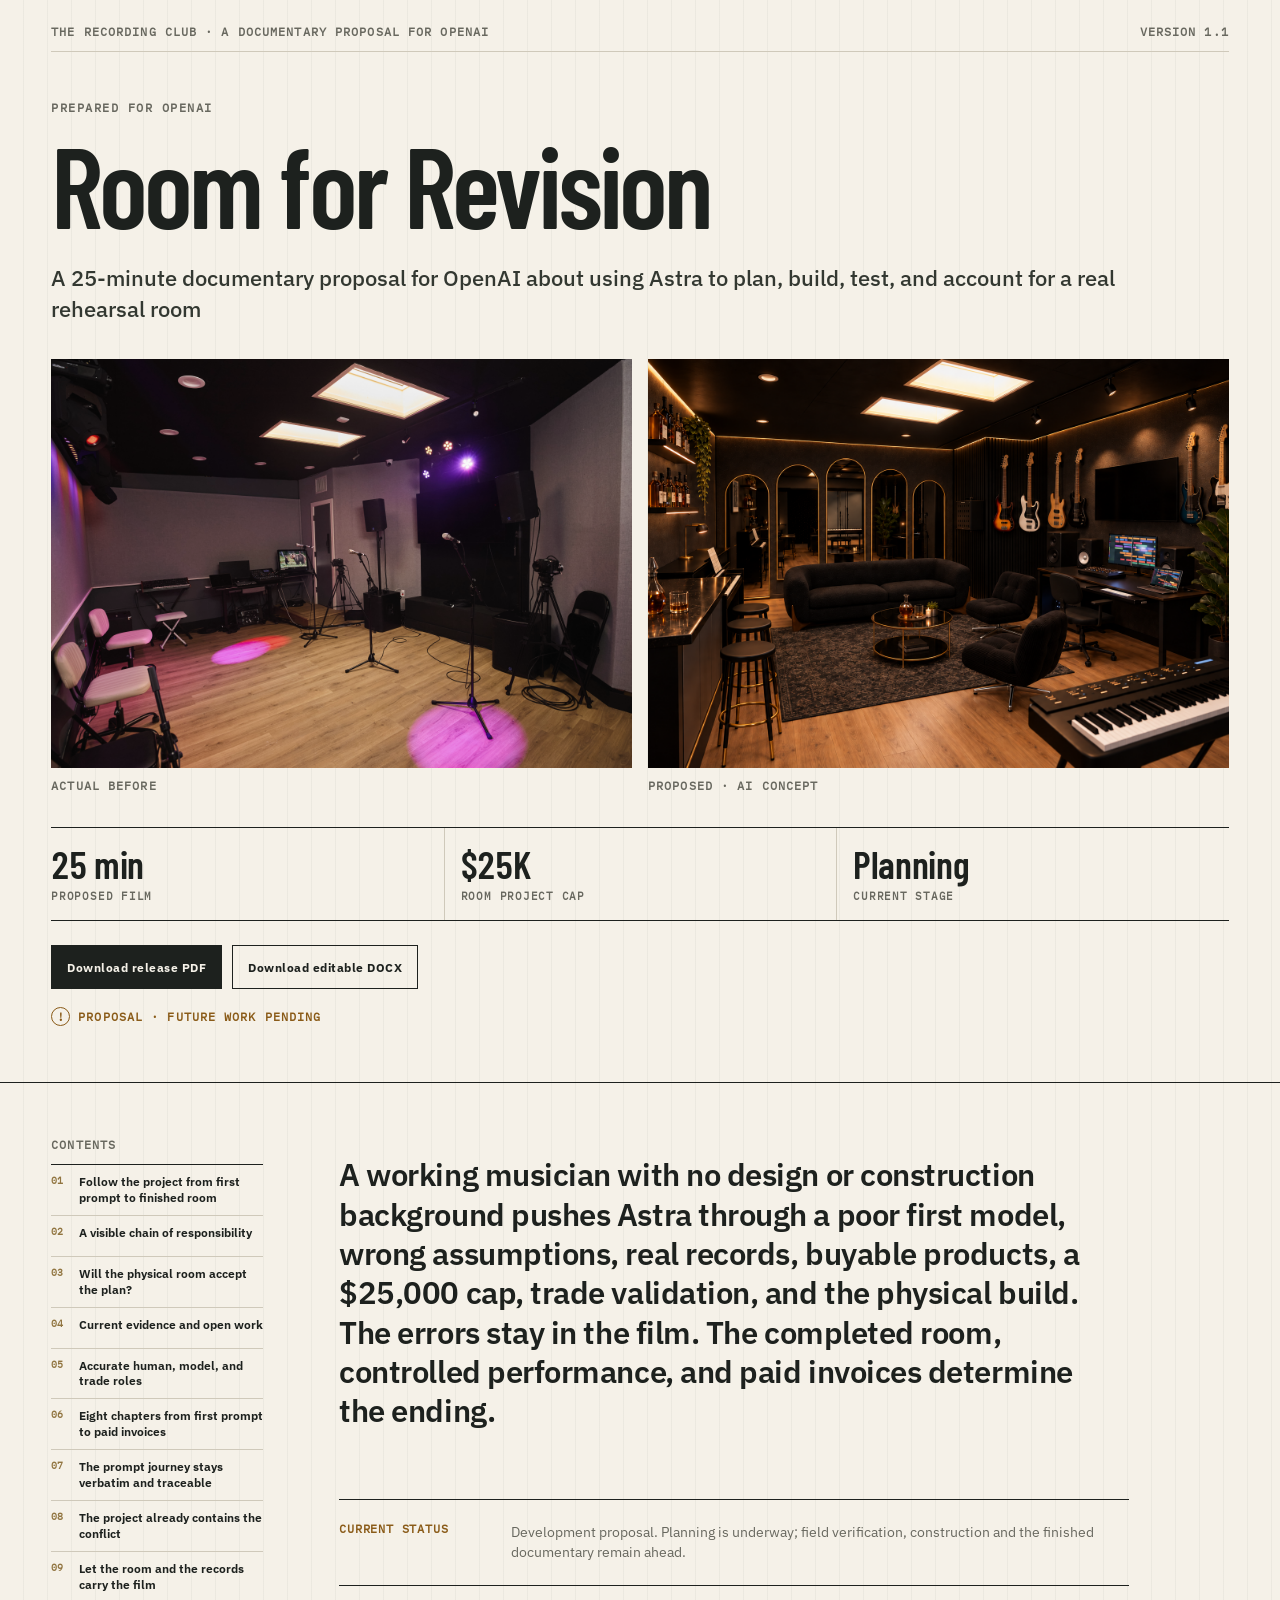
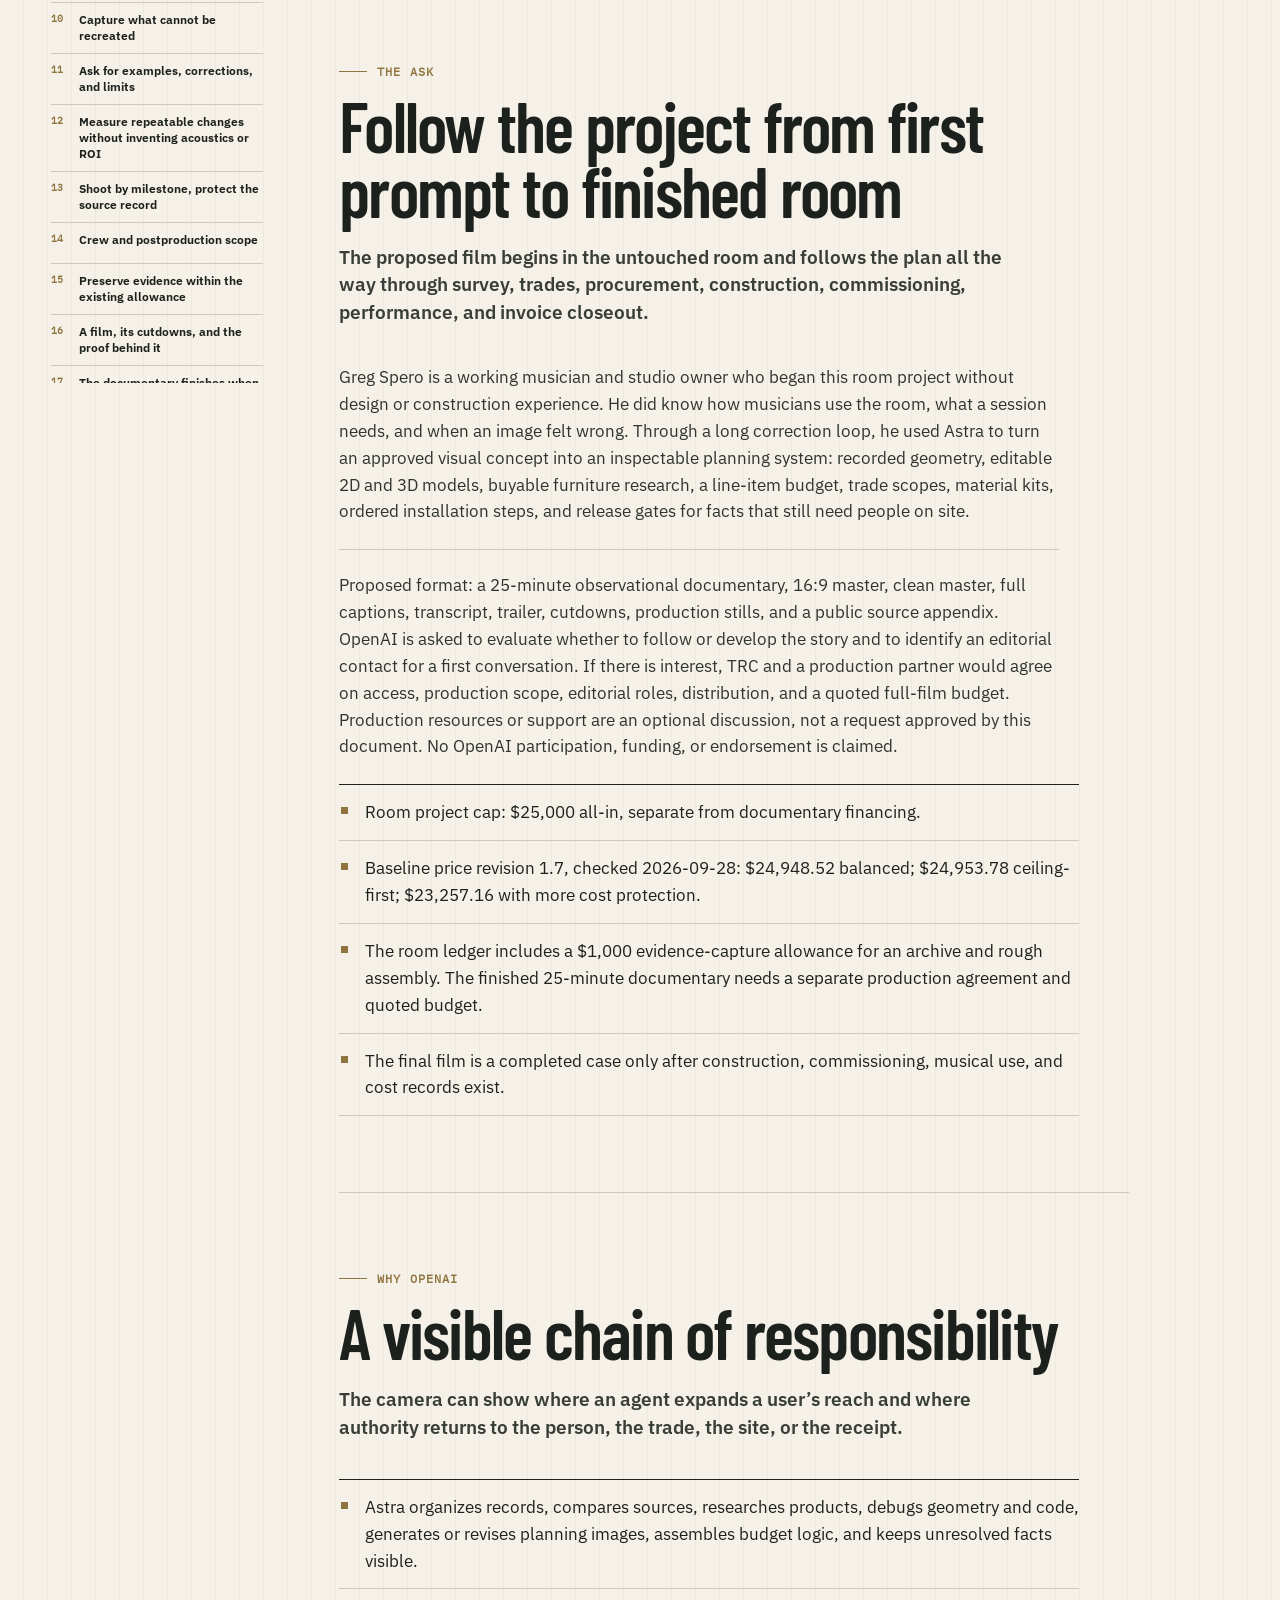
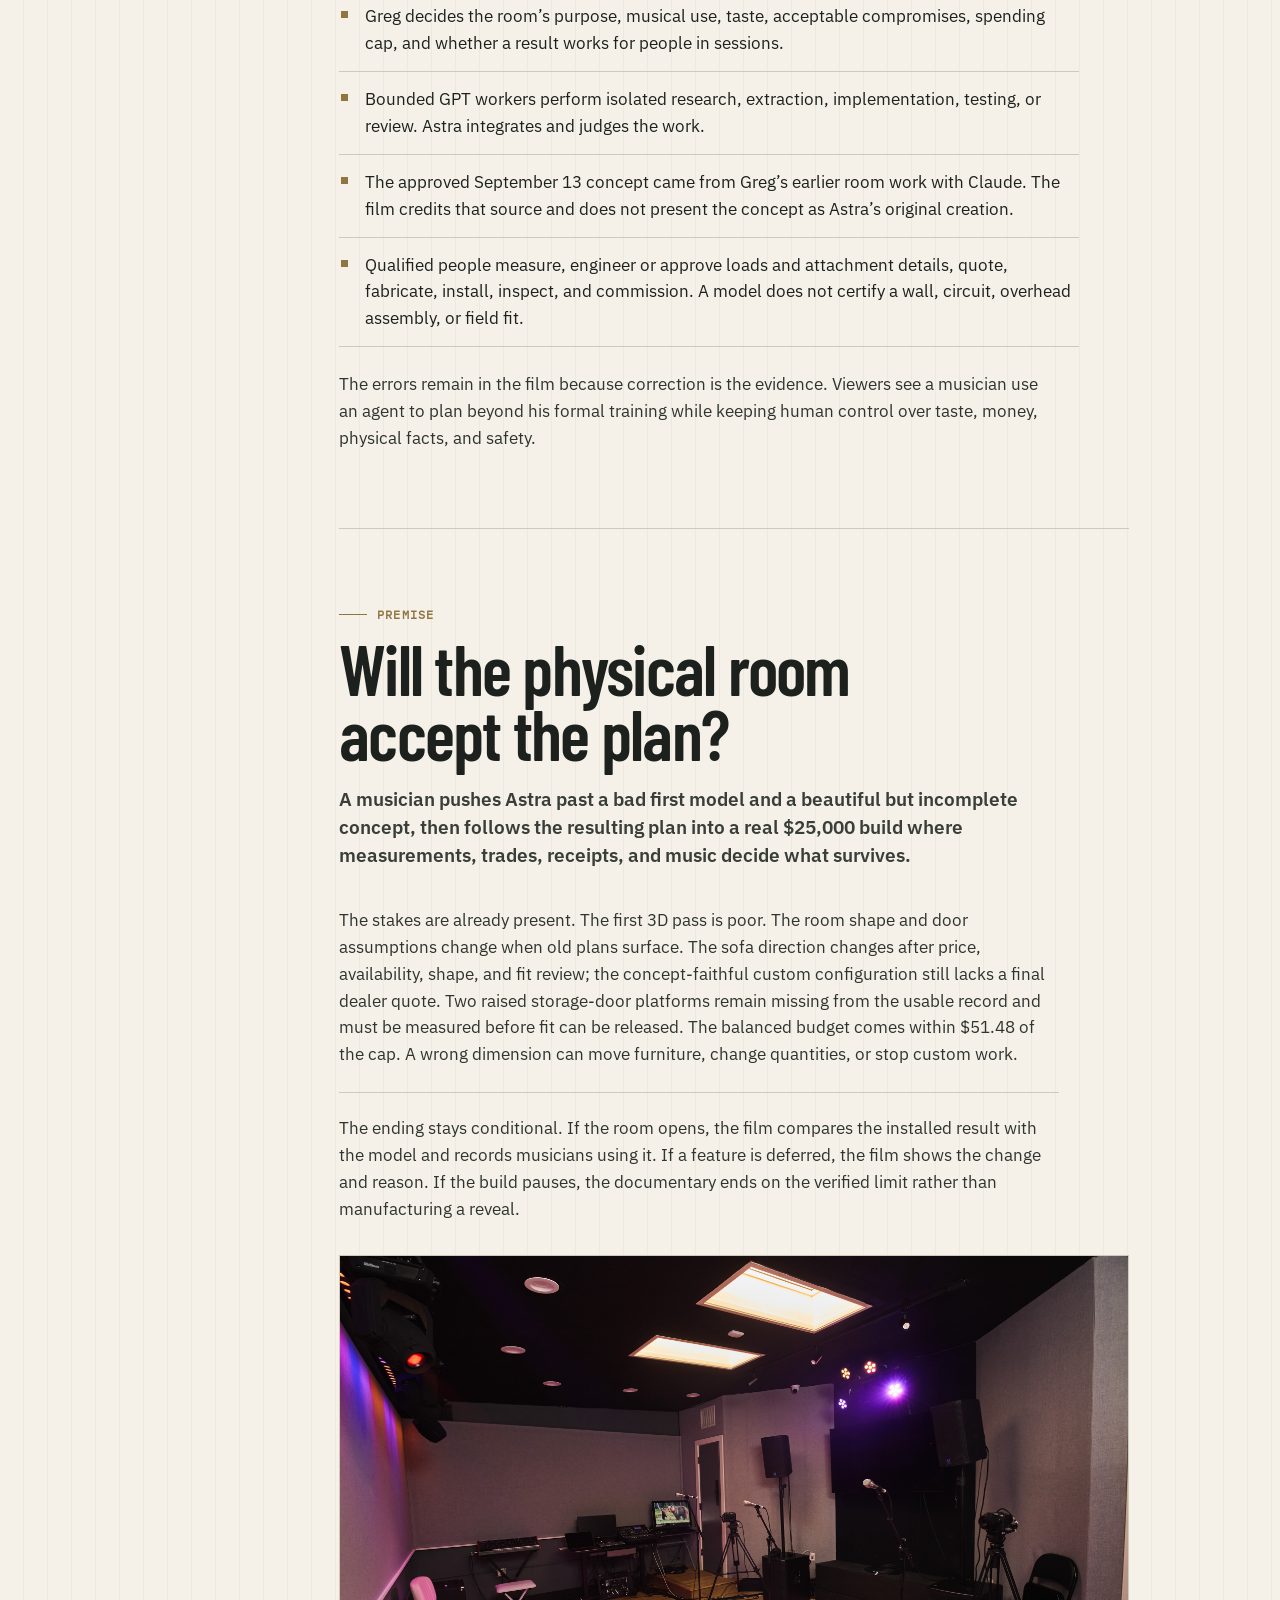
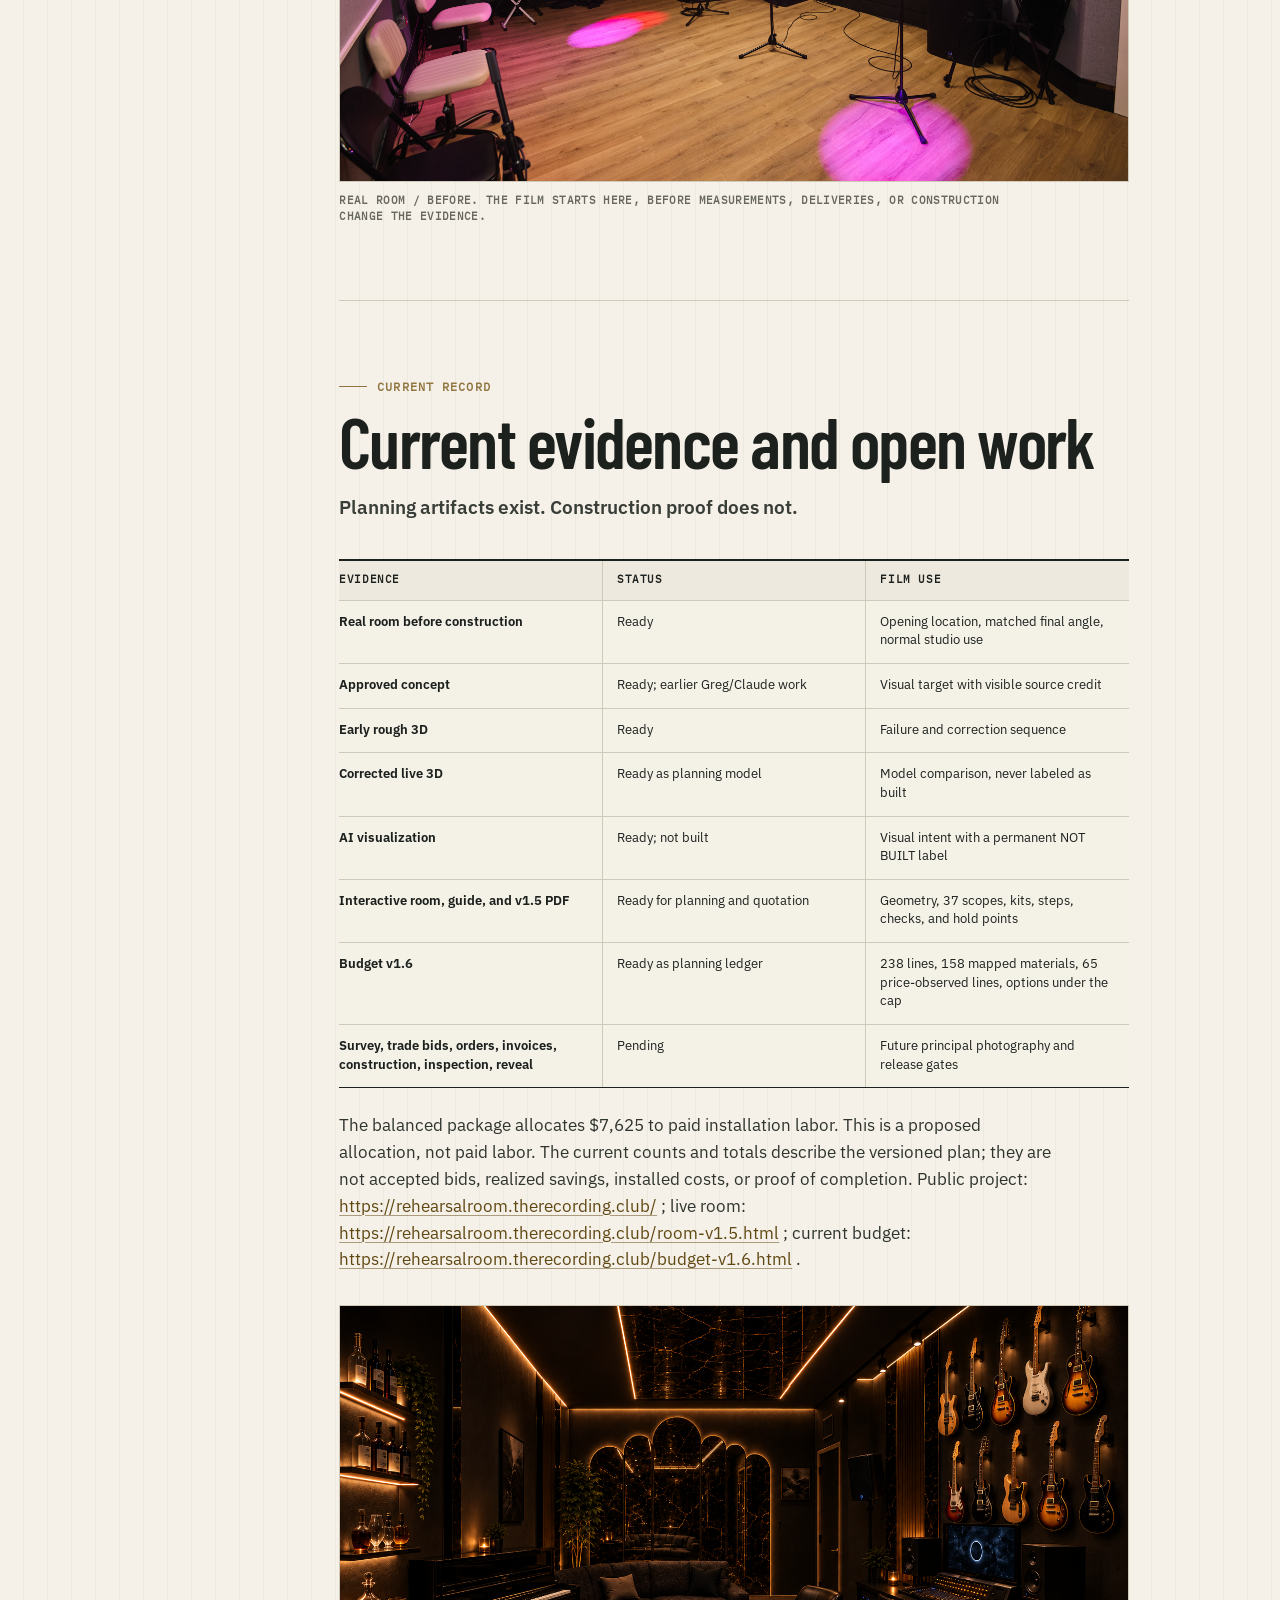
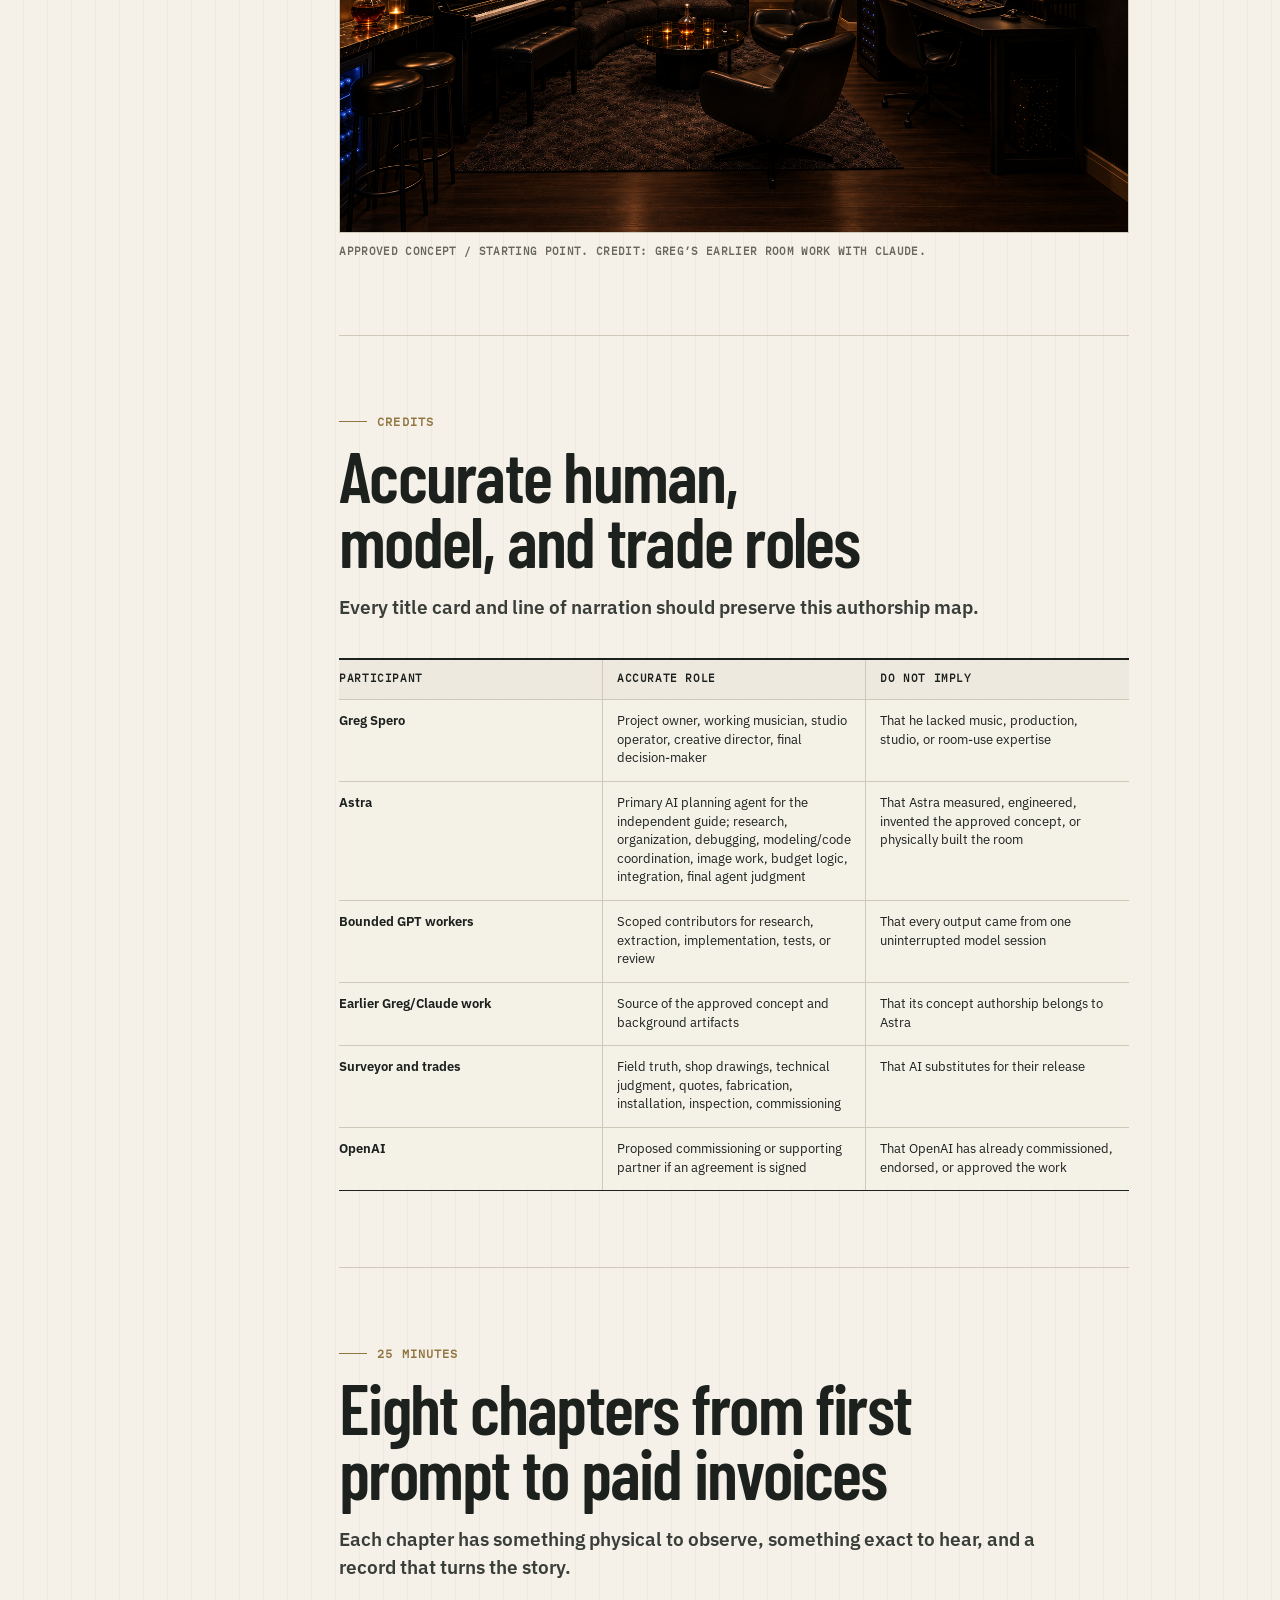
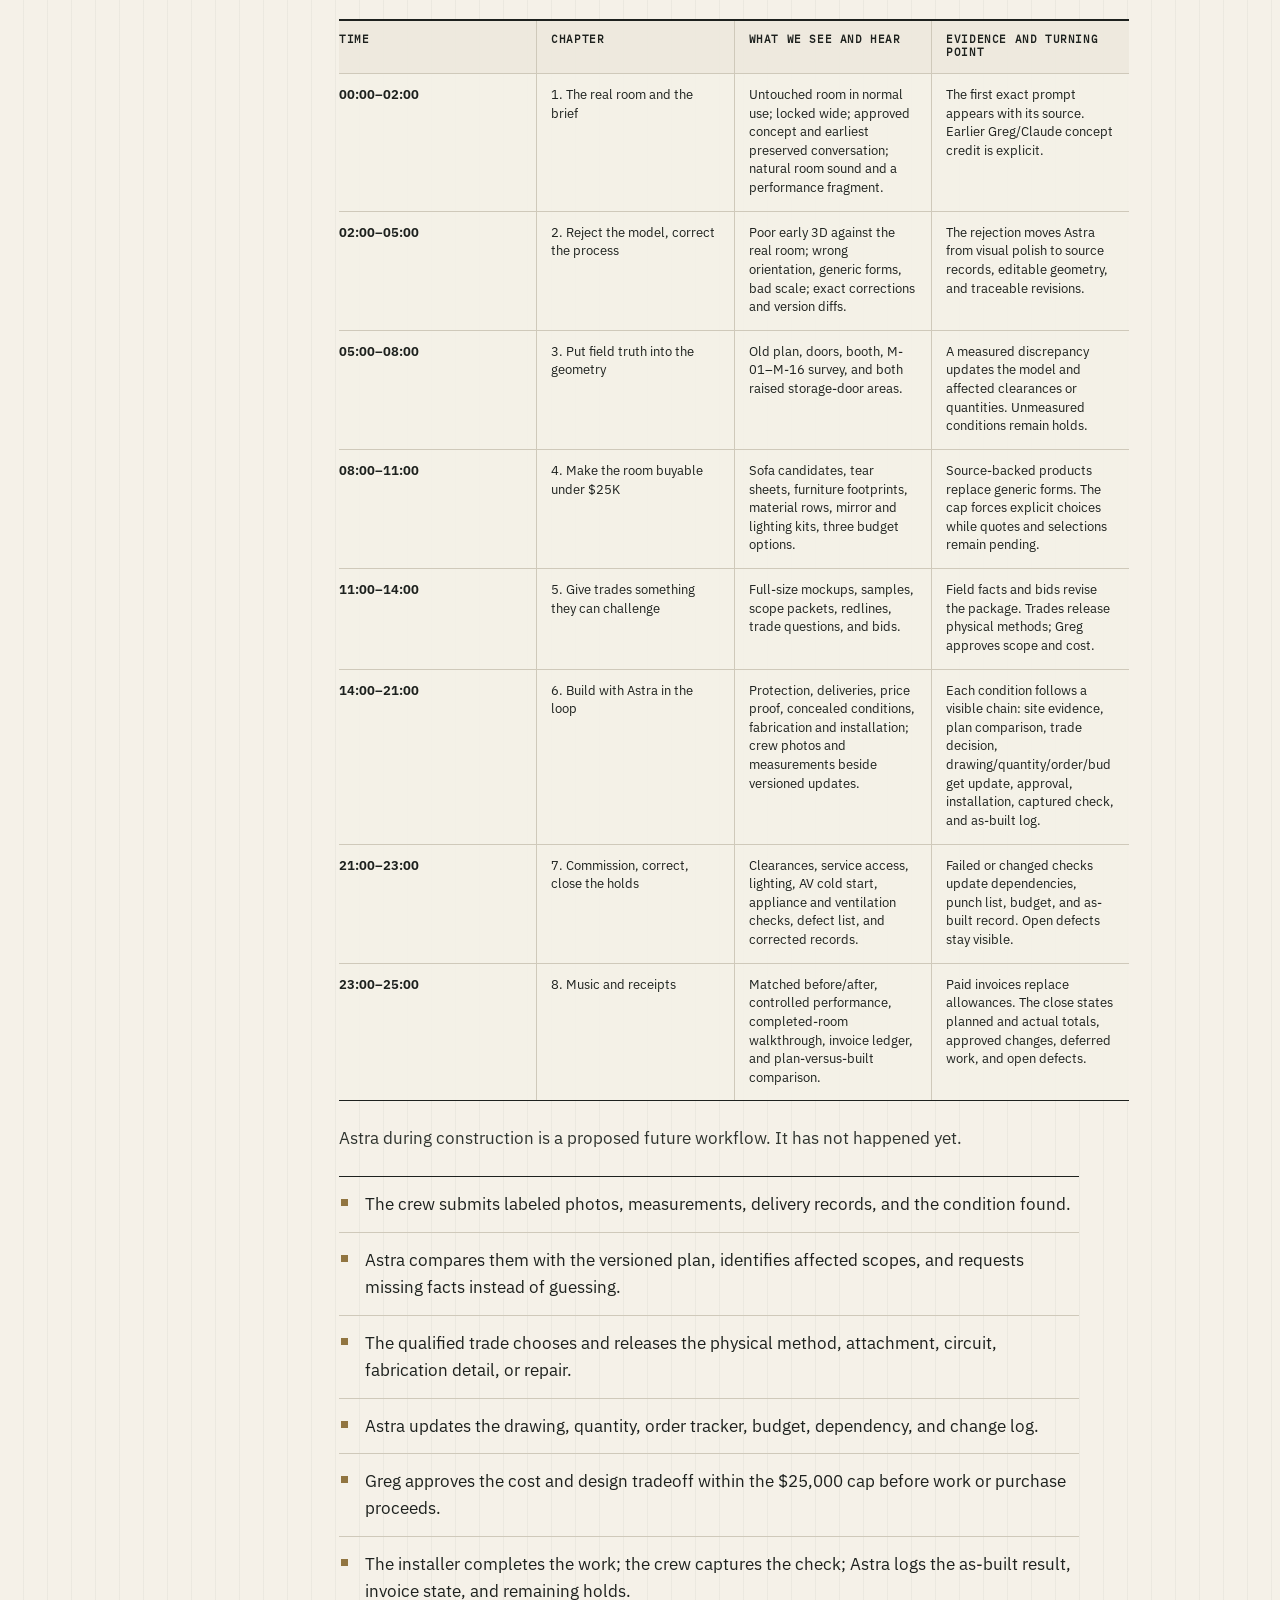
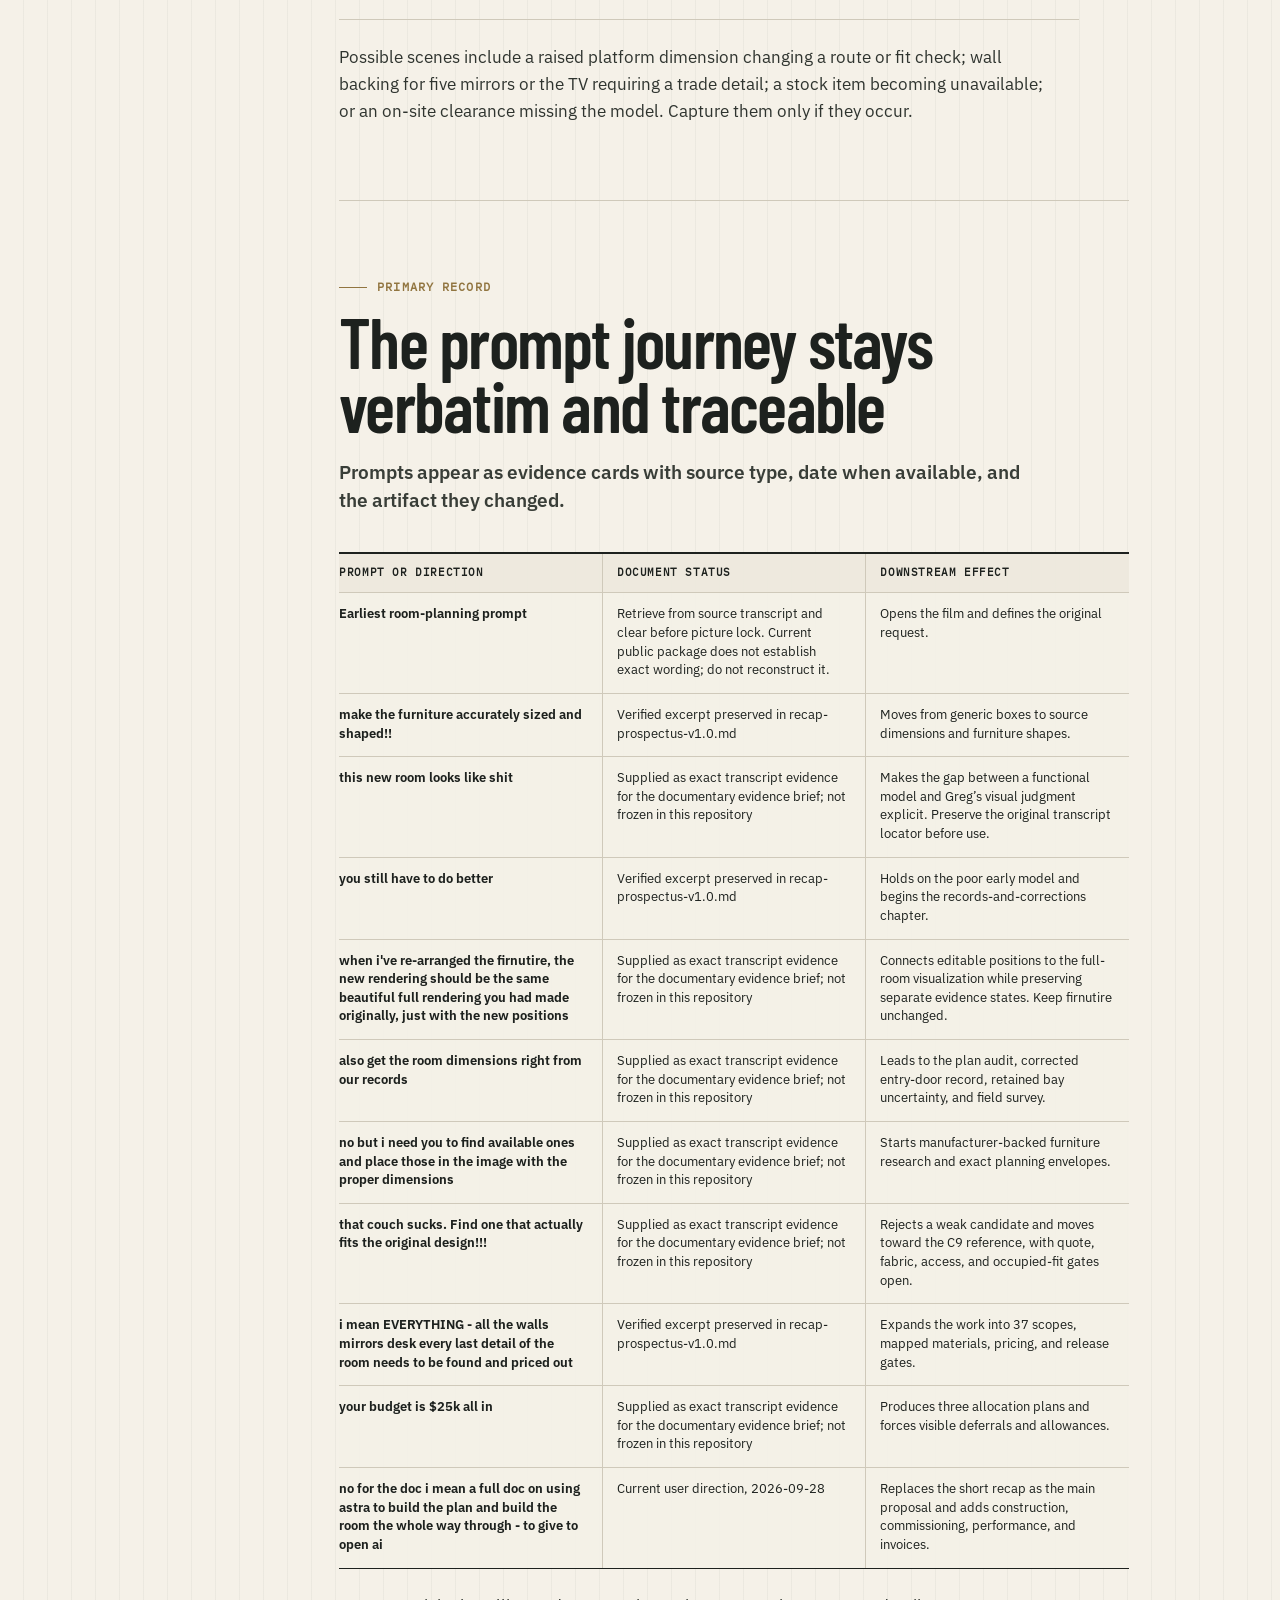
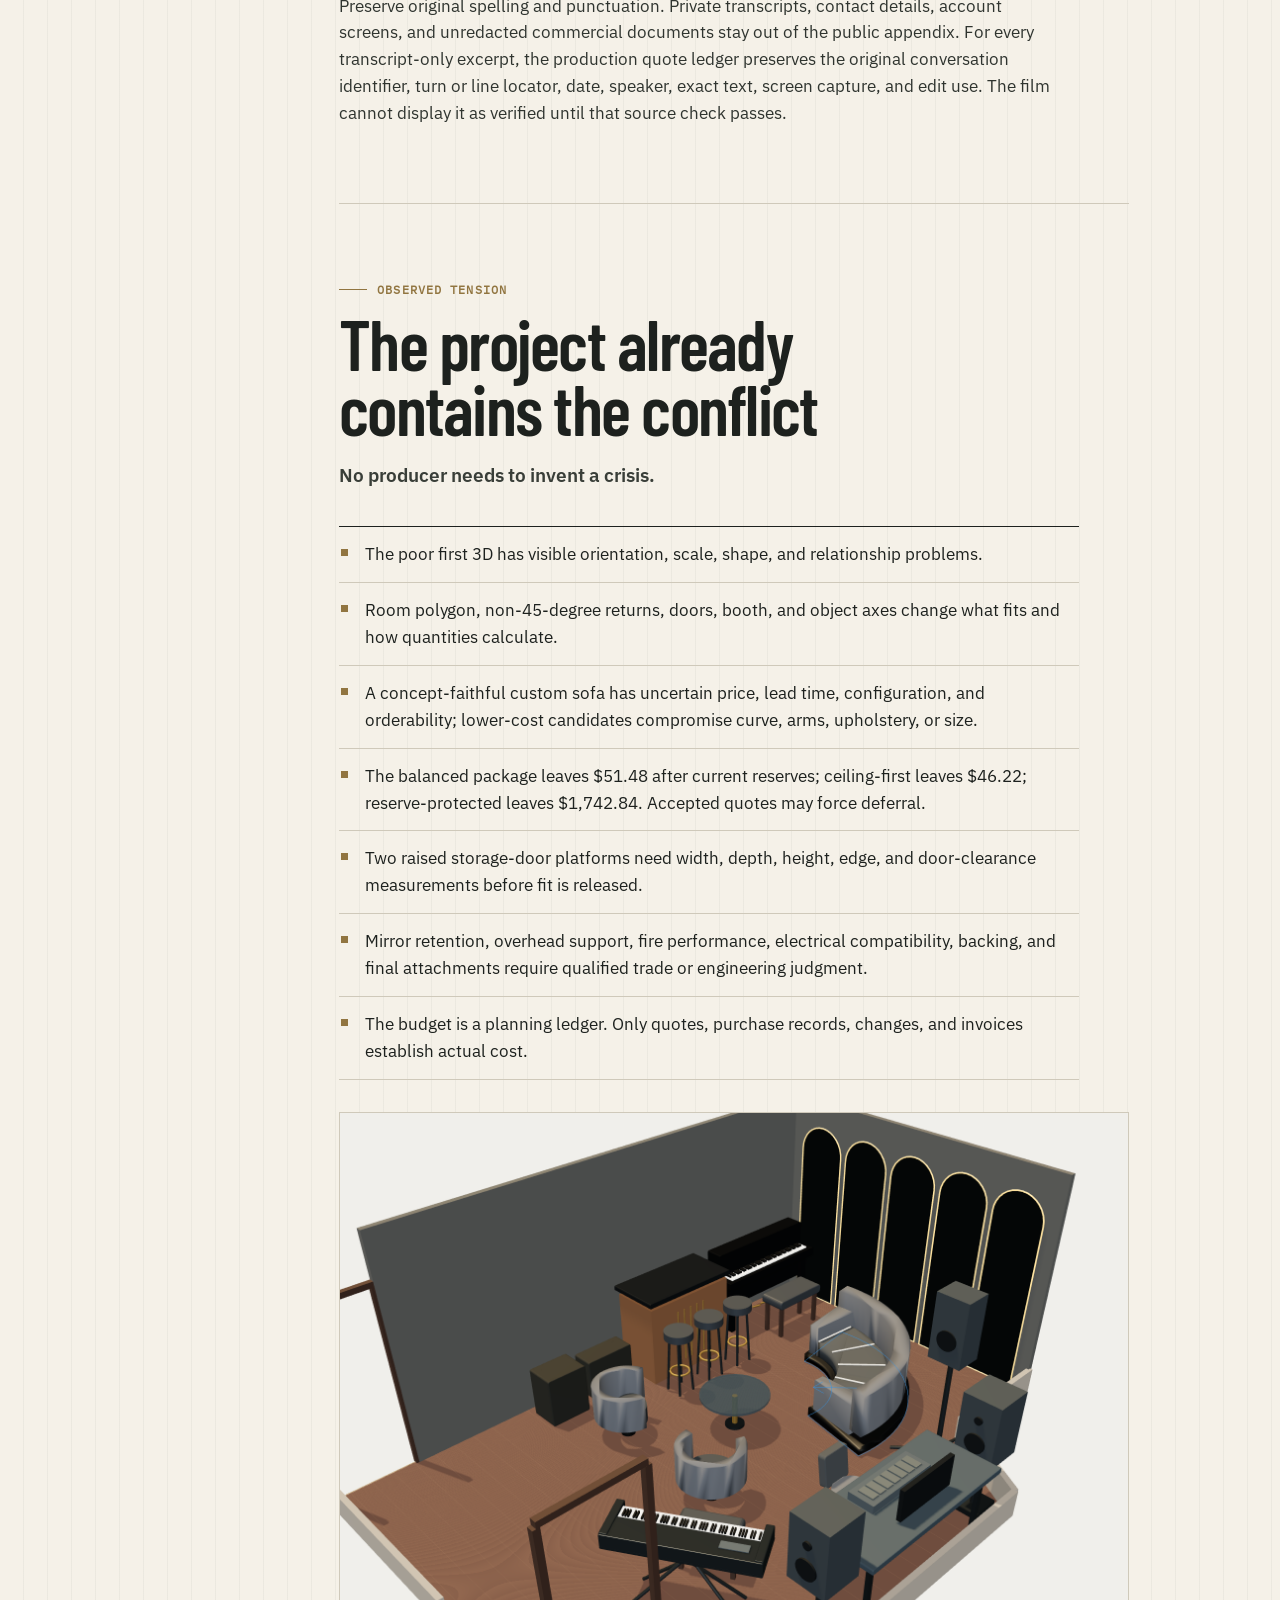
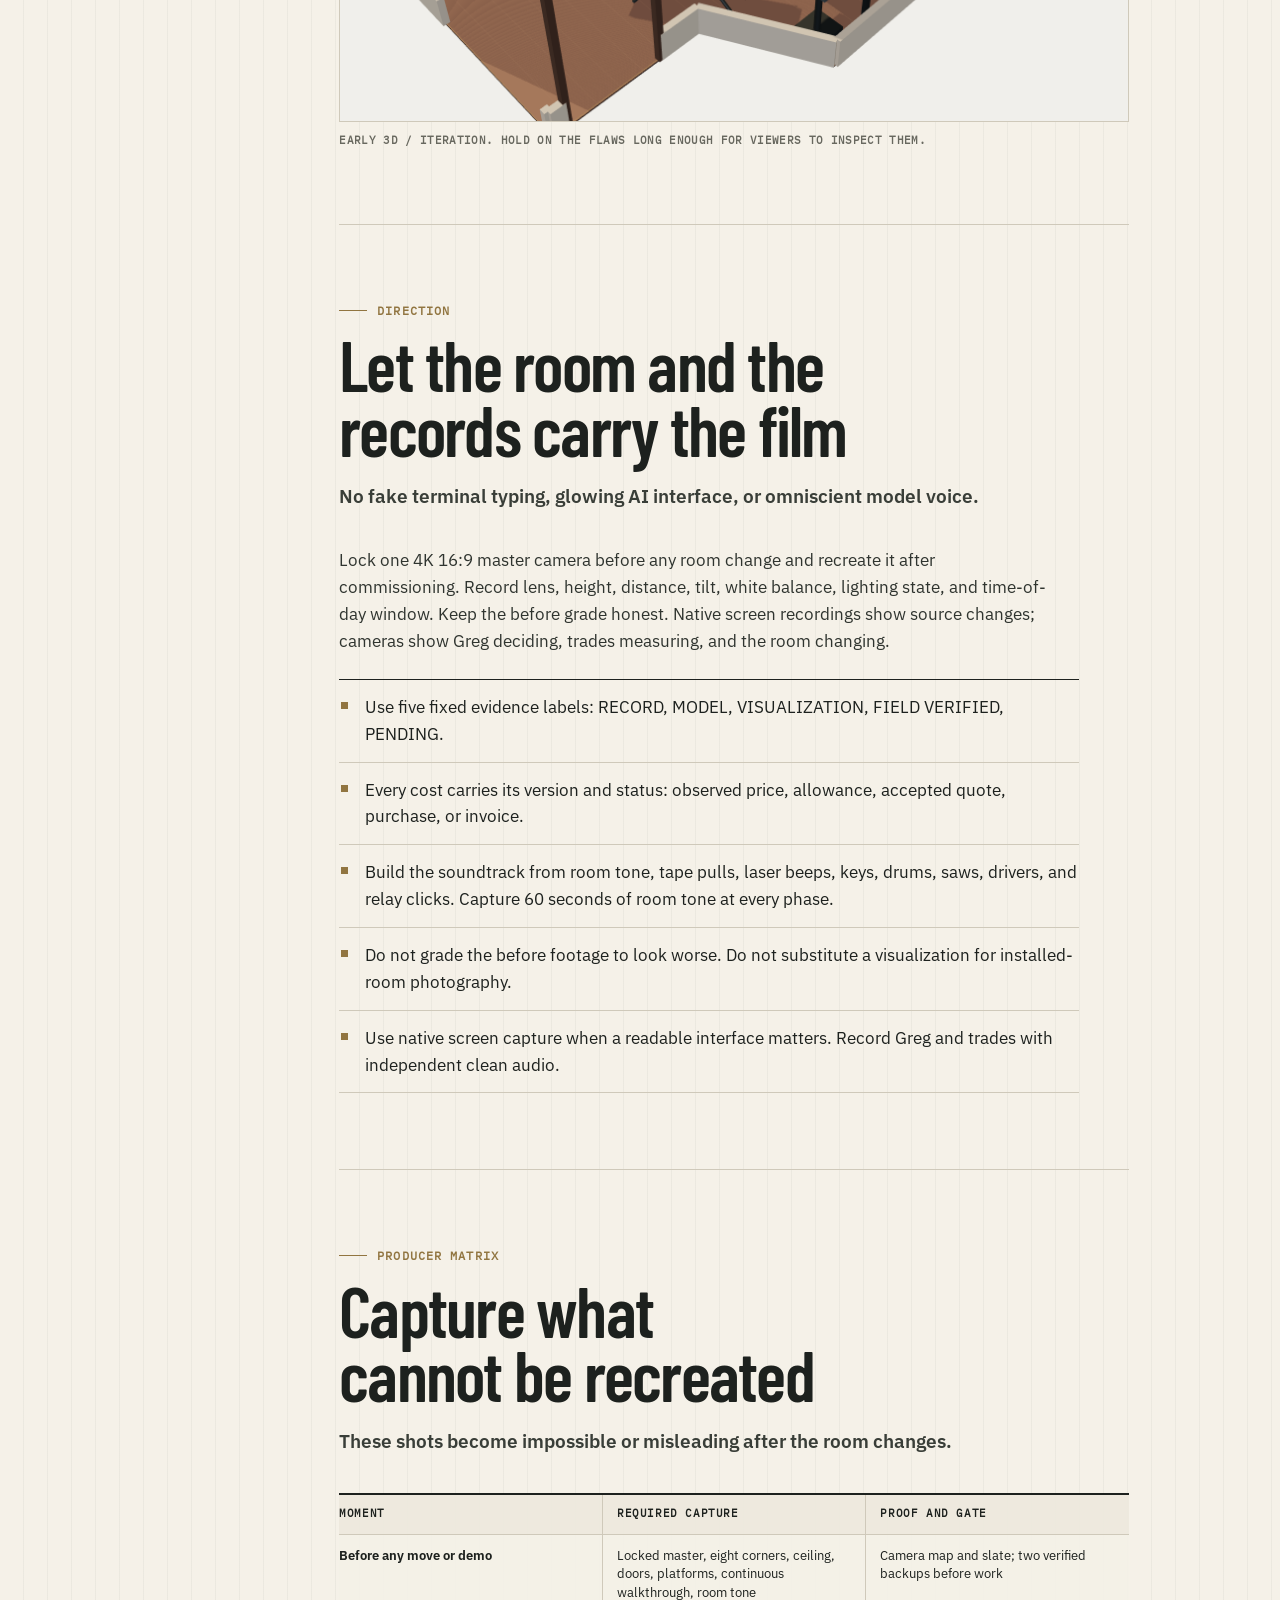
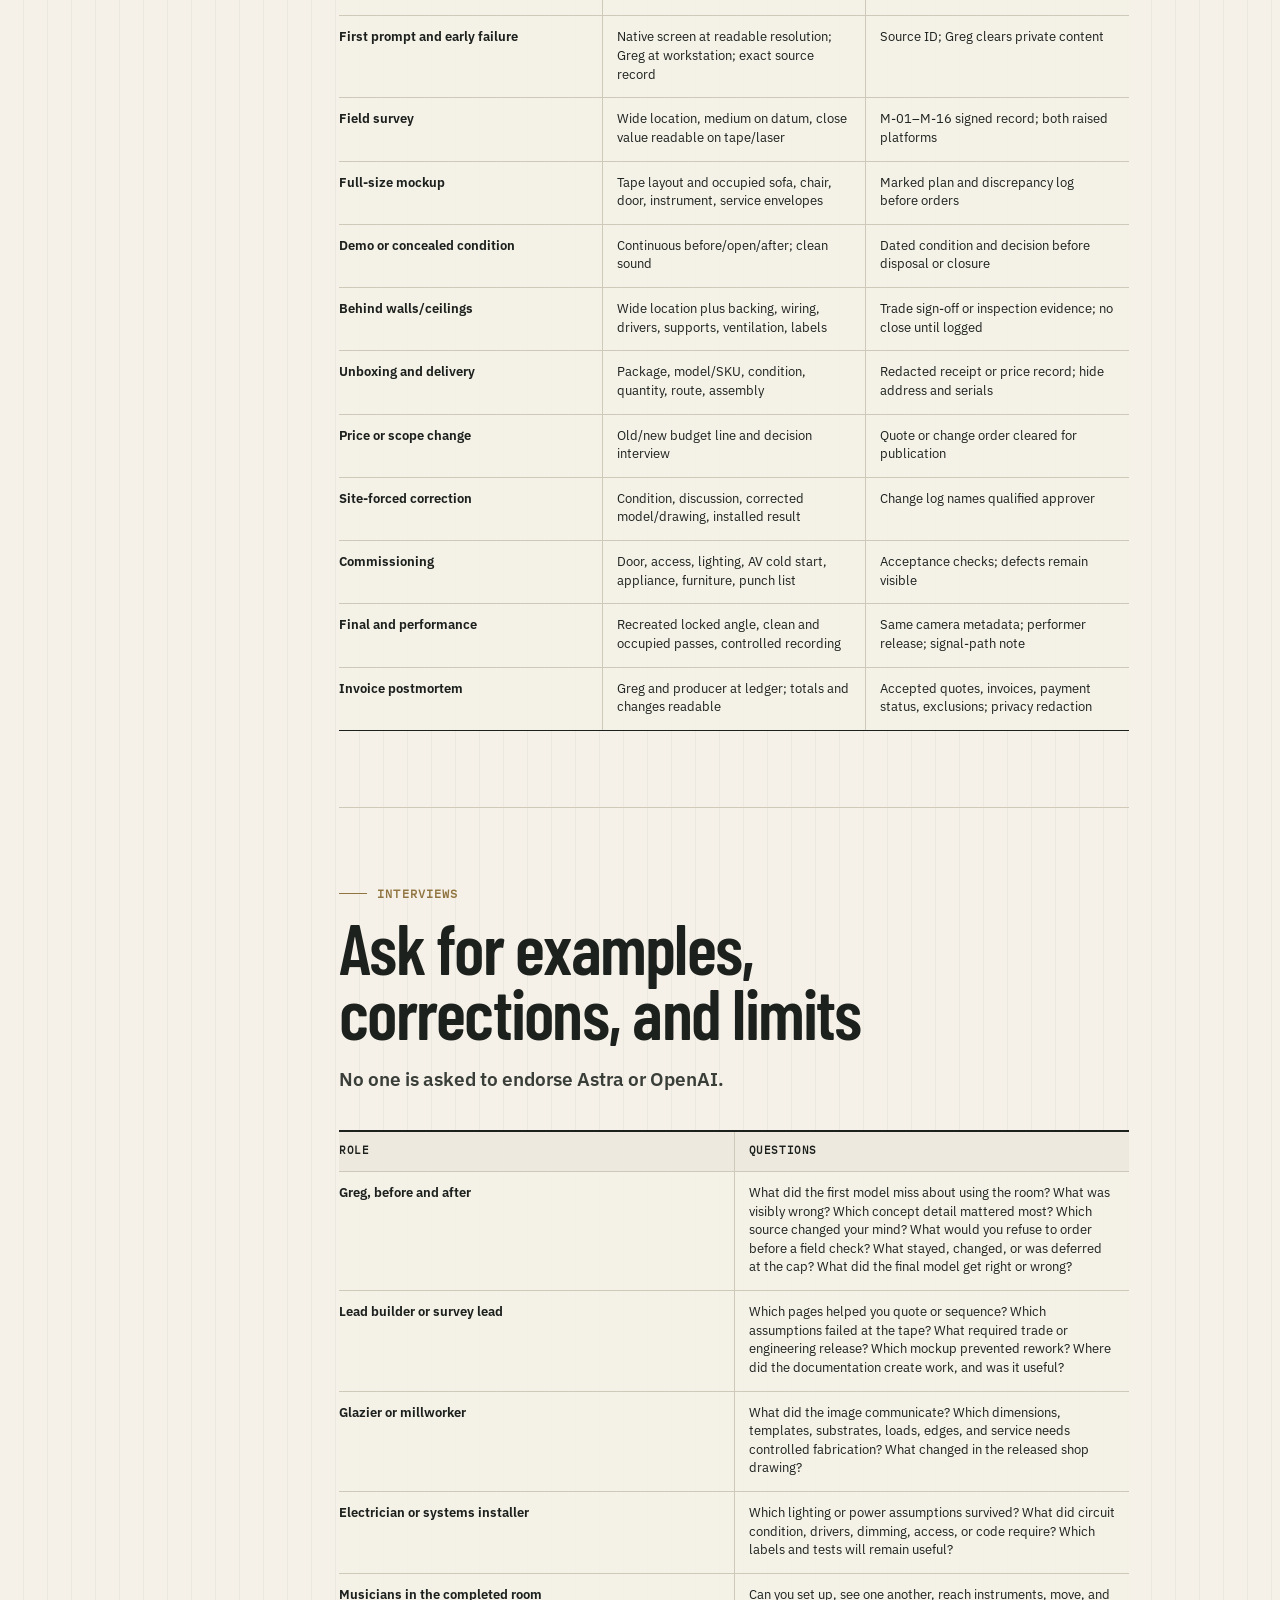
==== commit e52ca2b0: "Publish meeting team plan and furnished lighting concepts v1.10" ====
--- a/astra-room-documentary-v1.0.html
+++ b/astra-room-documentary-v1.0.html
@@ -53,7 +53,7 @@
       <details class="mobile-contents"><summary>Contents · 17 sections</summary><ol><li><a href="#proposal">Follow the project from first prompt to finished room</a></li><li><a href="#why-openai">A visible chain of responsibility</a></li><li><a href="#premise">Will the physical room accept the plan?</a></li><li><a href="#evidence-now">Current evidence and open work</a></li><li><a href="#roles">Accurate human, model, and trade roles</a></li><li><a href="#story">Eight chapters from first prompt to paid invoices</a></li><li><a href="#prompts">The prompt journey stays verbatim and traceable</a></li><li><a href="#conflicts">The project already contains the conflict</a></li><li><a href="#style">Let the room and the records carry the film</a></li><li><a href="#capture-matrix">Capture what cannot be recreated</a></li><li><a href="#interviews">Ask for examples, corrections, and limits</a></li><li><a href="#metrics">Measure repeatable changes without inventing acoustics or ROI</a></li><li><a href="#production-control">Shoot by milestone, protect the source record</a></li><li><a href="#estimate">Crew and postproduction scope</a></li><li><a href="#fallback">Preserve evidence within the existing allowance</a></li><li><a href="#deliverables">A film, its cutdowns, and the proof behind it</a></li><li><a href="#release-gates">The documentary finishes when the evidence finishes</a></li></ol></details>
       <div class="document-deck">A working musician with no design or construction background pushes Astra through a poor first model, wrong assumptions, real records, buyable products, a $25,000 cap, trade validation, and the physical build. The errors stay in the film. The completed room, controlled performance, and paid invoices determine the ending.</div>
       <aside class="status-statement" aria-label="Current project status"><strong>Current status</strong><div>Development proposal. Planning is underway; field verification, construction and the finished documentary remain ahead.</div></aside>
-      <section class="proposal-section" id="proposal"><div class="section-kicker">The ask</div><h2>Follow the project from first prompt to finished room</h2><div class="section-lead">The proposed film begins in the untouched room and follows the plan all the way through survey, trades, procurement, construction, commissioning, performance, and invoice closeout.</div><div class="section-body"><div class="text-block">Greg Spero is a working musician and studio owner who began this room project without design or construction experience. He did know how musicians use the room, what a session needs, and when an image felt wrong. Through a long correction loop, he used Astra to turn an approved visual concept into an inspectable planning system: recorded geometry, editable 2D and 3D models, buyable furniture research, a line-item budget, trade scopes, material kits, ordered installation steps, and release gates for facts that still need people on site.</div><div class="text-block">Proposed format: a 25-minute observational documentary, 16:9 master, clean master, full captions, transcript, trailer, cutdowns, production stills, and a public source appendix. OpenAI is asked to evaluate whether to follow or develop the story and to identify an editorial contact for a first conversation. If there is interest, TRC and a production partner would agree on access, production scope, editorial roles, distribution, and a quoted full-film budget. Production resources or support are an optional discussion, not a request approved by this document. No OpenAI participation, funding, or endorsement is claimed.</div><ul class="document-list"><li>Room project cap: $25,000 all-in, separate from documentary financing.</li><li>Baseline price revision 1.7, checked 2026-09-28: $24,948.52 balanced; $24,953.78 ceiling-first; $23,257.16 with more cost protection.</li><li>The room ledger includes a $1,000 evidence-capture allowance for an archive and rough assembly. The finished 25-minute documentary needs a separate production agreement and quoted budget.</li><li>The final film is a completed case only after construction, commissioning, musical use, and cost records exist.</li></ul></div></section><section class="proposal-section" id="why-openai"><div class="section-kicker">Why OpenAI</div><h2>A visible chain of responsibility</h2><div class="section-lead">The camera can show where an agent expands a user’s reach and where authority returns to the person, the trade, the site, or the receipt.</div><div class="section-body"><ul class="document-list"><li>Astra organizes records, compares sources, researches products, debugs geometry and code, generates or revises planning images, assembles budget logic, and keeps unresolved facts visible.</li><li>Greg decides the room’s purpose, musical use, taste, acceptable compromises, spending cap, and whether a result works for people in sessions.</li><li>Bounded GPT workers perform isolated research, extraction, implementation, testing, or review. Astra integrates and judges the work.</li><li>The approved September 13 concept came from Greg’s earlier room work with Claude. The film credits that source and does not present the concept as Astra’s original creation.</li><li>Qualified people measure, engineer or approve loads and attachment details, quote, fabricate, install, inspect, and commission. A model does not certify a wall, circuit, overhead assembly, or field fit.</li></ul><div class="text-block">The errors remain in the film because correction is the evidence. Viewers see a musician use an agent to plan beyond his formal training while keeping human control over taste, money, physical facts, and safety.</div></div></section><section class="proposal-section" id="premise"><div class="section-kicker">Premise</div><h2>Will the physical room accept the plan?</h2><div class="section-lead">A musician pushes Astra past a bad first model and a beautiful but incomplete concept, then follows the resulting plan into a real $25,000 build where measurements, trades, receipts, and music decide what survives.</div><div class="section-body"><div class="text-block">The stakes are already present. The first 3D pass is poor. The room shape and door assumptions change when old plans surface. The sofa direction changes after price, availability, shape, and fit review; the concept-faithful custom configuration still lacks a final dealer quote. Two raised storage-door platforms remain missing from the usable record and must be measured before fit can be released. The balanced budget comes within $51.48 of the cap. A wrong dimension can move furniture, change quantities, or stop custom work.</div><div class="text-block">The ending stays conditional. If the room opens, the film compares the installed result with the model and records musicians using it. If a feature is deferred, the film shows the change and reason. If the build pauses, the documentary ends on the verified limit rather than manufacturing a reveal.</div><figure class="story-figure"><img src="assets/current-room.jpeg" alt="REAL ROOM / BEFORE" width="6240" height="4160" loading="lazy"><figcaption>REAL ROOM / BEFORE. The film starts here, before measurements, deliveries, or construction change the evidence.</figcaption></figure></div></section><section class="proposal-section" id="evidence-now"><div class="section-kicker">Current record</div><h2>Current evidence and open work</h2><div class="section-lead">Planning artifacts exist. Construction proof does not.</div><div class="section-body"><div class="table-region" role="region" aria-labelledby="table-4-1" tabindex="0"><div class="table-label" id="table-4-1">Evidence matrix; scroll horizontally on small screens.</div><table><thead><tr><th scope="col">Evidence</th><th scope="col">Status</th><th scope="col">Film use</th></tr></thead><tbody><tr><td>Real room before construction</td><td>Ready</td><td>Opening location, matched final angle, normal studio use</td></tr><tr><td>Approved concept</td><td>Ready; earlier Greg/Claude work</td><td>Visual target with visible source credit</td></tr><tr><td>Early rough 3D</td><td>Ready</td><td>Failure and correction sequence</td></tr><tr><td>Corrected live 3D</td><td>Ready as planning model</td><td>Model comparison, never labeled as built</td></tr><tr><td>AI visualization</td><td>Ready; not built</td><td>Visual intent with a permanent NOT BUILT label</td></tr><tr><td>Interactive room, guide, and v1.5 PDF</td><td>Ready for planning and quotation</td><td>Geometry, 37 scopes, kits, steps, checks, and hold points</td></tr><tr><td>Budget v1.6</td><td>Ready as planning ledger</td><td>238 lines, 158 mapped materials, 65 price-observed lines, options under the cap</td></tr><tr><td>Survey, trade bids, orders, invoices, construction, inspection, reveal</td><td>Pending</td><td>Future principal photography and release gates</td></tr></tbody></table></div><div class="text-block">The balanced package allocates $7,625 to paid installation labor. This is a proposed allocation, not paid labor. The current counts and totals describe the versioned plan; they are not accepted bids, realized savings, installed costs, or proof of completion. Public project: <a href="https://therecordingclub.github.io/rehearsal-build-public/" rel="noopener noreferrer">https://therecordingclub.github.io/rehearsal-build-public/</a> ; live room: <a href="https://therecordingclub.github.io/rehearsal-build-public/room-v1.5.html" rel="noopener noreferrer">https://therecordingclub.github.io/rehearsal-build-public/room-v1.5.html</a> ; current budget: <a href="https://therecordingclub.github.io/rehearsal-build-public/budget-v1.6.html" rel="noopener noreferrer">https://therecordingclub.github.io/rehearsal-build-public/budget-v1.6.html</a> .</div><figure class="story-figure"><img src="assets/approved-concept.png" alt="APPROVED CONCEPT / STARTING POINT" width="1536" height="1024" loading="lazy"><figcaption>APPROVED CONCEPT / STARTING POINT. Credit: Greg’s earlier room work with Claude.</figcaption></figure></div></section><section class="proposal-section" id="roles"><div class="section-kicker">Credits</div><h2>Accurate human, model, and trade roles</h2><div class="section-lead">Every title card and line of narration should preserve this authorship map.</div><div class="section-body"><div class="table-region" role="region" aria-labelledby="table-5-1" tabindex="0"><div class="table-label" id="table-5-1">Participant matrix; scroll horizontally on small screens.</div><table><thead><tr><th scope="col">Participant</th><th scope="col">Accurate role</th><th scope="col">Do not imply</th></tr></thead><tbody><tr><td>Greg Spero</td><td>Project owner, working musician, studio operator, creative director, final decision-maker</td><td>That he lacked music, production, studio, or room-use expertise</td></tr><tr><td>Astra</td><td>Primary AI planning agent for the independent guide; research, organization, debugging, modeling/code coordination, image work, budget logic, integration, final agent judgment</td><td>That Astra measured, engineered, invented the approved concept, or physically built the room</td></tr><tr><td>Bounded GPT workers</td><td>Scoped contributors for research, extraction, implementation, tests, or review</td><td>That every output came from one uninterrupted model session</td></tr><tr><td>Earlier Greg/Claude work</td><td>Source of the approved concept and background artifacts</td><td>That its concept authorship belongs to Astra</td></tr><tr><td>Surveyor and trades</td><td>Field truth, shop drawings, technical judgment, quotes, fabrication, installation, inspection, commissioning</td><td>That AI substitutes for their release</td></tr><tr><td>OpenAI</td><td>Proposed commissioning or supporting partner if an agreement is signed</td><td>That OpenAI has already commissioned, endorsed, or approved the work</td></tr></tbody></table></div></div></section><section class="proposal-section" id="story"><div class="section-kicker">25 minutes</div><h2>Eight chapters from first prompt to paid invoices</h2><div class="section-lead">Each chapter has something physical to observe, something exact to hear, and a record that turns the story.</div><div class="section-body"><div class="table-region" role="region" aria-labelledby="table-6-1" tabindex="0"><div class="table-label" id="table-6-1">Time matrix; scroll horizontally on small screens.</div><table><thead><tr><th scope="col">Time</th><th scope="col">Chapter</th><th scope="col">What we see and hear</th><th scope="col">Evidence and turning point</th></tr></thead><tbody><tr><td>00:00–02:00</td><td>1. The real room and the brief</td><td>Untouched room in normal use; locked wide; approved concept and earliest preserved conversation; natural room sound and a performance fragment.</td><td>The first exact prompt appears with its source. Earlier Greg/Claude concept credit is explicit.</td></tr><tr><td>02:00–05:00</td><td>2. Reject the model, correct the process</td><td>Poor early 3D against the real room; wrong orientation, generic forms, bad scale; exact corrections and version diffs.</td><td>The rejection moves Astra from visual polish to source records, editable geometry, and traceable revisions.</td></tr><tr><td>05:00–08:00</td><td>3. Put field truth into the geometry</td><td>Old plan, doors, booth, M-01–M-16 survey, and both raised storage-door areas.</td><td>A measured discrepancy updates the model and affected clearances or quantities. Unmeasured conditions remain holds.</td></tr><tr><td>08:00–11:00</td><td>4. Make the room buyable under $25K</td><td>Sofa candidates, tear sheets, furniture footprints, material rows, mirror and lighting kits, three budget options.</td><td>Source-backed products replace generic forms. The cap forces explicit choices while quotes and selections remain pending.</td></tr><tr><td>11:00–14:00</td><td>5. Give trades something they can challenge</td><td>Full-size mockups, samples, scope packets, redlines, trade questions, and bids.</td><td>Field facts and bids revise the package. Trades release physical methods; Greg approves scope and cost.</td></tr><tr><td>14:00–21:00</td><td>6. Build with Astra in the loop</td><td>Protection, deliveries, price proof, concealed conditions, fabrication and installation; crew photos and measurements beside versioned updates.</td><td>Each condition follows a visible chain: site evidence, plan comparison, trade decision, drawing/quantity/order/budget update, approval, installation, captured check, and as-built log.</td></tr><tr><td>21:00–23:00</td><td>7. Commission, correct, close the holds</td><td>Clearances, service access, lighting, AV cold start, appliance and ventilation checks, defect list, and corrected records.</td><td>Failed or changed checks update dependencies, punch list, budget, and as-built record. Open defects stay visible.</td></tr><tr><td>23:00–25:00</td><td>8. Music and receipts</td><td>Matched before/after, controlled performance, completed-room walkthrough, invoice ledger, and plan-versus-built comparison.</td><td>Paid invoices replace allowances. The close states planned and actual totals, approved changes, deferred work, and open defects.</td></tr></tbody></table></div><div class="text-block">Astra during construction is a proposed future workflow. It has not happened yet.</div><ul class="document-list"><li>The crew submits labeled photos, measurements, delivery records, and the condition found.</li><li>Astra compares them with the versioned plan, identifies affected scopes, and requests missing facts instead of guessing.</li><li>The qualified trade chooses and releases the physical method, attachment, circuit, fabrication detail, or repair.</li><li>Astra updates the drawing, quantity, order tracker, budget, dependency, and change log.</li><li>Greg approves the cost and design tradeoff within the $25,000 cap before work or purchase proceeds.</li><li>The installer completes the work; the crew captures the check; Astra logs the as-built result, invoice state, and remaining holds.</li></ul><div class="text-block">Possible scenes include a raised platform dimension changing a route or fit check; wall backing for five mirrors or the TV requiring a trade detail; a stock item becoming unavailable; or an on-site clearance missing the model. Capture them only if they occur.</div></div></section><section class="proposal-section" id="prompts"><div class="section-kicker">Primary record</div><h2>The prompt journey stays verbatim and traceable</h2><div class="section-lead">Prompts appear as evidence cards with source type, date when available, and the artifact they changed.</div><div class="section-body"><div class="table-region" role="region" aria-labelledby="table-7-1" tabindex="0"><div class="table-label" id="table-7-1">Prompt or direction matrix; scroll horizontally on small screens.</div><table><thead><tr><th scope="col">Prompt or direction</th><th scope="col">Document status</th><th scope="col">Downstream effect</th></tr></thead><tbody><tr><td>Earliest room-planning prompt</td><td>Retrieve from source transcript and clear before picture lock. Current public package does not establish exact wording; do not reconstruct it.</td><td>Opens the film and defines the original request.</td></tr><tr><td>make the furniture accurately sized and shaped!!</td><td>Verified excerpt preserved in recap-prospectus-v1.0.md</td><td>Moves from generic boxes to source dimensions and furniture shapes.</td></tr><tr><td>this new room looks like shit</td><td>Supplied as exact transcript evidence for the documentary evidence brief; not frozen in this repository</td><td>Makes the gap between a functional model and Greg’s visual judgment explicit. Preserve the original transcript locator before use.</td></tr><tr><td>you still have to do better</td><td>Verified excerpt preserved in recap-prospectus-v1.0.md</td><td>Holds on the poor early model and begins the records-and-corrections chapter.</td></tr><tr><td>when i've re-arranged the firnutire, the new rendering should be the same beautiful full rendering you had made originally, just with the new positions</td><td>Supplied as exact transcript evidence for the documentary evidence brief; not frozen in this repository</td><td>Connects editable positions to the full-room visualization while preserving separate evidence states. Keep firnutire unchanged.</td></tr><tr><td>also get the room dimensions right from our records</td><td>Supplied as exact transcript evidence for the documentary evidence brief; not frozen in this repository</td><td>Leads to the plan audit, corrected entry-door record, retained bay uncertainty, and field survey.</td></tr><tr><td>no but i need you to find available ones and place those in the image with the proper dimensions</td><td>Supplied as exact transcript evidence for the documentary evidence brief; not frozen in this repository</td><td>Starts manufacturer-backed furniture research and exact planning envelopes.</td></tr><tr><td>that couch sucks. Find one that actually fits the original design!!!</td><td>Supplied as exact transcript evidence for the documentary evidence brief; not frozen in this repository</td><td>Rejects a weak candidate and moves toward the C9 reference, with quote, fabric, access, and occupied-fit gates open.</td></tr><tr><td>i mean EVERYTHING - all the walls mirrors desk every last detail of the room needs to be found and priced out</td><td>Verified excerpt preserved in recap-prospectus-v1.0.md</td><td>Expands the work into 37 scopes, mapped materials, pricing, and release gates.</td></tr><tr><td>your budget is $25k all in</td><td>Supplied as exact transcript evidence for the documentary evidence brief; not frozen in this repository</td><td>Produces three allocation plans and forces visible deferrals and allowances.</td></tr><tr><td>no for the doc i mean a full doc on using astra to build the plan and build the room the whole way through - to give to open ai</td><td>Current user direction, 2026-09-28</td><td>Replaces the short recap as the main proposal and adds construction, commissioning, performance, and invoices.</td></tr></tbody></table></div><div class="text-block">Preserve original spelling and punctuation. Private transcripts, contact details, account screens, and unredacted commercial documents stay out of the public appendix. For every transcript-only excerpt, the production quote ledger preserves the original conversation identifier, turn or line locator, date, speaker, exact text, screen capture, and edit use. The film cannot display it as verified until that source check passes.</div></div></section><section class="proposal-section" id="conflicts"><div class="section-kicker">Observed tension</div><h2>The project already contains the conflict</h2><div class="section-lead">No producer needs to invent a crisis.</div><div class="section-body"><ul class="document-list"><li>The poor first 3D has visible orientation, scale, shape, and relationship problems.</li><li>Room polygon, non-45-degree returns, doors, booth, and object axes change what fits and how quantities calculate.</li><li>A concept-faithful custom sofa has uncertain price, lead time, configuration, and orderability; lower-cost candidates compromise curve, arms, upholstery, or size.</li><li>The balanced package leaves $51.48 after current reserves; ceiling-first leaves $46.22; reserve-protected leaves $1,742.84. Accepted quotes may force deferral.</li><li>Two raised storage-door platforms need width, depth, height, edge, and door-clearance measurements before fit is released.</li><li>Mirror retention, overhead support, fire performance, electrical compatibility, backing, and final attachments require qualified trade or engineering judgment.</li><li>The budget is a planning ledger. Only quotes, purchase records, changes, and invoices establish actual cost.</li></ul><figure class="story-figure"><img src="evidence/planner-3d-export-v1.1.png" alt="EARLY 3D / ITERATION" width="1592" height="1272" loading="lazy"><figcaption>EARLY 3D / ITERATION. Hold on the flaws long enough for viewers to inspect them.</figcaption></figure></div></section><section class="proposal-section" id="style"><div class="section-kicker">Direction</div><h2>Let the room and the records carry the film</h2><div class="section-lead">No fake terminal typing, glowing AI interface, or omniscient model voice.</div><div class="section-body"><div class="text-block">Lock one 4K 16:9 master camera before any room change and recreate it after commissioning. Record lens, height, distance, tilt, white balance, lighting state, and time-of-day window. Keep the before grade honest. Native screen recordings show source changes; cameras show Greg deciding, trades measuring, and the room changing.</div><ul class="document-list"><li>Use five fixed evidence labels: RECORD, MODEL, VISUALIZATION, FIELD VERIFIED, PENDING.</li><li>Every cost carries its version and status: observed price, allowance, accepted quote, purchase, or invoice.</li><li>Build the soundtrack from room tone, tape pulls, laser beeps, keys, drums, saws, drivers, and relay clicks. Capture 60 seconds of room tone at every phase.</li><li>Do not grade the before footage to look worse. Do not substitute a visualization for installed-room photography.</li><li>Use native screen capture when a readable interface matters. Record Greg and trades with independent clean audio.</li></ul></div></section><section class="proposal-section" id="capture-matrix"><div class="section-kicker">Producer matrix</div><h2>Capture what cannot be recreated</h2><div class="section-lead">These shots become impossible or misleading after the room changes.</div><div class="section-body"><div class="table-region" role="region" aria-labelledby="table-10-1" tabindex="0"><div class="table-label" id="table-10-1">Moment matrix; scroll horizontally on small screens.</div><table><thead><tr><th scope="col">Moment</th><th scope="col">Required capture</th><th scope="col">Proof and gate</th></tr></thead><tbody><tr><td>Before any move or demo</td><td>Locked master, eight corners, ceiling, doors, platforms, continuous walkthrough, room tone</td><td>Camera map and slate; two verified backups before work</td></tr><tr><td>First prompt and early failure</td><td>Native screen at readable resolution; Greg at workstation; exact source record</td><td>Source ID; Greg clears private content</td></tr><tr><td>Field survey</td><td>Wide location, medium on datum, close value readable on tape/laser</td><td>M-01–M-16 signed record; both raised platforms</td></tr><tr><td>Full-size mockup</td><td>Tape layout and occupied sofa, chair, door, instrument, service envelopes</td><td>Marked plan and discrepancy log before orders</td></tr><tr><td>Demo or concealed condition</td><td>Continuous before/open/after; clean sound</td><td>Dated condition and decision before disposal or closure</td></tr><tr><td>Behind walls/ceilings</td><td>Wide location plus backing, wiring, drivers, supports, ventilation, labels</td><td>Trade sign-off or inspection evidence; no close until logged</td></tr><tr><td>Unboxing and delivery</td><td>Package, model/SKU, condition, quantity, route, assembly</td><td>Redacted receipt or price record; hide address and serials</td></tr><tr><td>Price or scope change</td><td>Old/new budget line and decision interview</td><td>Quote or change order cleared for publication</td></tr><tr><td>Site-forced correction</td><td>Condition, discussion, corrected model/drawing, installed result</td><td>Change log names qualified approver</td></tr><tr><td>Commissioning</td><td>Door, access, lighting, AV cold start, appliance, furniture, punch list</td><td>Acceptance checks; defects remain visible</td></tr><tr><td>Final and performance</td><td>Recreated locked angle, clean and occupied passes, controlled recording</td><td>Same camera metadata; performer release; signal-path note</td></tr><tr><td>Invoice postmortem</td><td>Greg and producer at ledger; totals and changes readable</td><td>Accepted quotes, invoices, payment status, exclusions; privacy redaction</td></tr></tbody></table></div></div></section><section class="proposal-section" id="interviews"><div class="section-kicker">Interviews</div><h2>Ask for examples, corrections, and limits</h2><div class="section-lead">No one is asked to endorse Astra or OpenAI.</div><div class="section-body"><div class="table-region" role="region" aria-labelledby="table-11-1" tabindex="0"><div class="table-label" id="table-11-1">Role matrix; scroll horizontally on small screens.</div><table><thead><tr><th scope="col">Role</th><th scope="col">Questions</th></tr></thead><tbody><tr><td>Greg, before and after</td><td>What did the first model miss about using the room? What was visibly wrong? Which concept detail mattered most? Which source changed your mind? What would you refuse to order before a field check? What stayed, changed, or was deferred at the cap? What did the final model get right or wrong?</td></tr><tr><td>Lead builder or survey lead</td><td>Which pages helped you quote or sequence? Which assumptions failed at the tape? What required trade or engineering release? Which mockup prevented rework? Where did the documentation create work, and was it useful?</td></tr><tr><td>Glazier or millworker</td><td>What did the image communicate? Which dimensions, templates, substrates, loads, edges, and service needs controlled fabrication? What changed in the released shop drawing?</td></tr><tr><td>Electrician or systems installer</td><td>Which lighting or power assumptions survived? What did circuit condition, drivers, dimming, access, or code require? Which labels and tests will remain useful?</td></tr><tr><td>Musicians in the completed room</td><td>Can you set up, see one another, reach instruments, move, and use doors as intended? Which physical choice affects the session most? What still gets in the way?</td></tr></tbody></table></div></div></section><section class="proposal-section" id="metrics"><div class="section-kicker">Proof</div><h2>Measure repeatable changes without inventing acoustics or ROI</h2><div class="section-lead">The same method must exist on both sides of the comparison.</div><div class="section-body"><div class="table-region" role="region" aria-labelledby="table-12-1" tabindex="0"><div class="table-label" id="table-12-1">Measure matrix; scroll horizontally on small screens.</div><table><thead><tr><th scope="col">Measure</th><th scope="col">Before and after method</th><th scope="col">Claim allowed</th></tr></thead><tbody><tr><td>Geometry and clearances</td><td>Same dated tape/laser datums, including doors and platforms</td><td>Dimensional differences and verified clearances</td></tr><tr><td>Furniture and circulation</td><td>Same occupied envelope and setup tasks</td><td>Fit, reach, route, swing, and service pass/fail</td></tr><tr><td>Lighting</td><td>Same camera settings and named lux points if available</td><td>Measured illuminance and controllable scene behavior</td></tr><tr><td>AV startup</td><td>Same timed cold-start checklist and fault log</td><td>Startup time, checked connections, observed faults</td></tr><tr><td>Background sound</td><td>Same calibrated recorder, position, settings, HVAC and room state</td><td>Recorded level difference under disclosed conditions; no broad acoustic claim</td></tr><tr><td>Musical record</td><td>Same short performance, players, mic positions, gain, room state where practical</td><td>Audible comparison with method disclosed; preference is labeled preference</td></tr><tr><td>Budget</td><td>Versioned allowances versus accepted quotes, purchases, changes, paid invoices</td><td>Planned versus actual by scope and total</td></tr><tr><td>Schedule</td><td>Milestone plan versus dated build log</td><td>Planned versus actual dates and reasons</td></tr><tr><td>Documentation</td><td>Current open gates versus final as-built package</td><td>Which records existed and which gates closed</td></tr></tbody></table></div><div class="text-block">Time savings, productivity gains, return on investment, testimonials, and acoustic improvement stay out unless the production defines and completes a credible method.</div></div></section><section class="proposal-section" id="production-control"><div class="section-kicker">Field plan</div><h2>Shoot by milestone, protect the source record</h2><div class="section-lead">The dates follow the real construction calendar. A missed moment is logged, not silently reenacted.</div><div class="section-body"><ul class="document-list"><li>Phase A, now through survey: recover prompt history; lock story and source map; capture untouched room, first interview, native screens, and model versions; collect releases; photograph all surfaces and access points.</li><li>Phase B, trade development and procurement: film M-01–M-16, mockups, samples, redlines, scope choices, bids, final selections, quote revisions, and order releases.</li><li>Phase C, construction: capture demolition, deliveries, concealed conditions, inspections, changes, closure, installation, and commissioning. Seek 48 hours notice for irreversible events when the real schedule allows.</li><li>Phase D, closeout: matched final views, controlled performance, final interviews, punch list, as-built records, and actual-invoice review. Picture lock follows fact and rights checks.</li></ul><div class="text-block">Name media YYYYMMDD_PHASE_CAMERA_SHOT_TAKE.ext. Before any card is cleared, copy it to two separate verified backups and update the shot/asset register with source, creator, capture date, consent, rights, privacy, evidence state, intended edit use, and both backup locations. Keep one backup physically separate from the working drive.</div><div class="text-block">Obtain appearance releases and location permission. Redact private prompts, account data, contacts, addresses, serial numbers, payment data, unreleased commercial terms, and sensitive security details. Make redacted review exports of readable screens. At fact check, audit every model role so Astra work is not assigned to Claude, earlier Claude concept work is not assigned to Astra, helper work is not collapsed into a single session, and trade judgment is not assigned to AI.</div></div></section><section class="proposal-section" id="estimate"><div class="section-kicker">Production estimate</div><h2>Crew and postproduction scope</h2><div class="section-lead">This scale estimate is not a funding request, approved budget, or accepted vendor quote.</div><div class="section-body"><div class="table-region" role="region" aria-labelledby="table-14-1" tabindex="0"><div class="table-label" id="table-14-1">Work matrix; scroll horizontally on small screens.</div><table><thead><tr><th scope="col">Work</th><th scope="col">Paid hours</th><th scope="col">Typical owner</th></tr></thead><tbody><tr><td>Development, evidence producing, schedule, releases</td><td>70–110</td><td>Producer/director</td></tr><tr><td>Direction, interviews, build-day coverage</td><td>80–120</td><td>Director/field producer</td></tr><tr><td>Camera and lighting</td><td>90–150</td><td>DP/operator; occasional assistant</td></tr><tr><td>Location sound and performance recording</td><td>55–95</td><td>Sound recordist/audio engineer</td></tr><tr><td>Media management, transcriptions, assistant work</td><td>45–75</td><td>DIT/production assistant</td></tr><tr><td>Story edit and archive integration</td><td>190–280</td><td>Documentary editor</td></tr><tr><td>Evidence graphics, prompt cards, captions</td><td>45–80</td><td>Editor/motion designer/accessibility</td></tr><tr><td>Color, mix, mastering, QC, delivery</td><td>45–75</td><td>Colorist, mixer, online editor</td></tr><tr><td>Total</td><td>620–985</td><td>Crew may combine roles on small days</td></tr></tbody></table></div><div class="text-block">Assumptions: local observational production, existing TRC access and archive, existing cameras and basic sound gear where suitable, eight to twelve milestone shoot days spread across the build, no celebrity fees, and restrained graphics. Greg contributes an estimated 30–50 owner hours for access, interviews, decisions, archive review, fact review, and approvals. Trade participation beyond normal project meetings must be quoted or agreed separately. Astra can prepare evidence maps, shot prompts, comparison scripts, transcript summaries, caption drafts, and fact-check lists through Greg’s existing account; that account use and Greg’s supervision are explicit contributions, not free production labor.</div><div class="text-block">A production partner must quote the full-film scope after the construction schedule and crew plan exist. That future scope includes the listed paid hours plus local expenses, drives, transcription and captions, music or performance clearance as needed, insurance/admin where required, and postproduction. The full film is currently unfunded. Its budget is outside the approved $25,000 room project, authorizes no spending, and assumes no extra contribution from Greg. Travel, union requirements, delays, reshoots, original score, extensive animation, or a larger campaign would change the quote. The first OpenAI conversation asks whether the story fits an editorial or documentary program and who should evaluate it.</div></div></section><section class="proposal-section" id="fallback"><div class="section-kicker">$1,000 fallback</div><h2>Preserve evidence within the existing allowance</h2><div class="section-lead">The room’s $1,000 evidence-capture allowance preserves a disciplined archive and rough assembly.</div><div class="section-body"><div class="table-region" role="region" aria-labelledby="table-15-1" tabindex="0"><div class="table-label" id="table-15-1">Use matrix; scroll horizontally on small screens.</div><table><thead><tr><th scope="col">Use</th><th scope="col">Cash ceiling</th><th scope="col">Result</th></tr></thead><tbody><tr><td>Milestone capture assistant</td><td>$300</td><td>Up to 12 paid hours at a $25/hour planning allowance, using existing phone/cameras and prioritizing irreversible work; travel time must fit those hours</td></tr><tr><td>Two backup drives or storage gap</td><td>$250</td><td>Two-copy media record if suitable drives are not already available</td></tr><tr><td>Audio, transcript, and caption support</td><td>$200</td><td>Clean transcript and caption base</td></tr><tr><td>Assembly edit and exports</td><td>$250</td><td>Rough chronological evidence reel and source log; not the finished documentary</td></tr><tr><td>Total</td><td>$1,000</td><td>Evidence preservation only</td></tr></tbody></table></div><div class="text-block">Priorities are the locked before angle, field measurements, demo and behind-wall conditions, unboxing and price proof, site changes, matched final angle, controlled performance, and invoice closeout. Greg contributes interviews and access; existing TRC gear and owner time are declared. If storage already exists, keep that cash in the room. Video never displaces required electrical, safety, or field-verification work.</div></div></section><section class="proposal-section" id="deliverables"><div class="section-kicker">Delivery</div><h2>A film, its cutdowns, and the proof behind it</h2><div class="section-lead">The source appendix lets a careful viewer inspect the claims without exposing private project data.</div><div class="section-body"><ul class="document-list"><li>25-minute 4K 16:9 documentary master with full mix.</li><li>Clean-text master and clean music/effects master where rights permit.</li><li>English closed captions, subtitle file, corrected verbatim transcript.</li><li>60–90 second trailer; 60-second and 30-second cutdowns in 16:9 and 9:16; one square version.</li><li>Poster frame, 12–20 cleared stills, five labeled comparison frames.</li><li>Public appendix linking cleared guide states, plan and model versions, budget versions, methods, corrections, and final cost summary.</li><li>Private source log, releases and rights index, fact-check ledger, caption source, edit project, graphics package, and two-backup inventory.</li></ul><div class="text-block">Proposed release: discuss an OpenAI premiere or editorial channel, then TRC’s YouTube and project page, event or festival screenings where rights allow, and short-form cutdowns. Co-branding, exclusivity, premiere window, paid media, and OpenAI channel placement require a written agreement. Until then, these are proposals rather than commitments.</div></div></section><section class="proposal-section" id="release-gates"><div class="section-kicker">Picture lock</div><h2>The documentary finishes when the evidence finishes</h2><div class="section-lead">Construction completion alone is insufficient; the authorship, rights, performance, and actual-cost records must also close.</div><div class="section-body"><ul class="document-list"><li>Trace and clear the earliest displayed prompt and every later direct quote.</li><li>Credit the approved concept to earlier Greg/Claude work; describe Astra and bounded GPT roles accurately.</li><li>Document survey, qualified trade releases, accepted quotes, procurement, construction, commissioning, and punch-list status.</li><li>Label every model, render, and visualization when confusion with the installed room is possible.</li><li>Complete the matched before/after camera record and controlled musical performance.</li><li>Use accepted quotes, changes, purchases, and invoices for planned-versus-actual costs; state exclusions.</li><li>Remove unsupported time-saved, ROI, acoustic, code, engineering, or OpenAI-endorsement claims.</li><li>Pass consent, privacy, brand, music, product-image, plan-record, and location clearance.</li><li>Deliver captions, transcript, masters, cutdowns, stills, appendix, project archive, and two verified backups.</li></ul><div class="text-block">The immediate decision is whether OpenAI wants to evaluate the story and name an editorial contact. Evidence capture should begin before the first site measurement or room change because the untouched room, concealed conditions, and first reactions cannot be recovered later.</div></div></section>
+      <section class="proposal-section" id="proposal"><div class="section-kicker">The ask</div><h2>Follow the project from first prompt to finished room</h2><div class="section-lead">The proposed film begins in the untouched room and follows the plan all the way through survey, trades, procurement, construction, commissioning, performance, and invoice closeout.</div><div class="section-body"><div class="text-block">Greg Spero is a working musician and studio owner who began this room project without design or construction experience. He did know how musicians use the room, what a session needs, and when an image felt wrong. Through a long correction loop, he used Astra to turn an approved visual concept into an inspectable planning system: recorded geometry, editable 2D and 3D models, buyable furniture research, a line-item budget, trade scopes, material kits, ordered installation steps, and release gates for facts that still need people on site.</div><div class="text-block">Proposed format: a 25-minute observational documentary, 16:9 master, clean master, full captions, transcript, trailer, cutdowns, production stills, and a public source appendix. OpenAI is asked to evaluate whether to follow or develop the story and to identify an editorial contact for a first conversation. If there is interest, TRC and a production partner would agree on access, production scope, editorial roles, distribution, and a quoted full-film budget. Production resources or support are an optional discussion, not a request approved by this document. No OpenAI participation, funding, or endorsement is claimed.</div><ul class="document-list"><li>Room project cap: $25,000 all-in, separate from documentary financing.</li><li>Baseline price revision 1.7, checked 2026-09-28: $24,948.52 balanced; $24,953.78 ceiling-first; $23,257.16 with more cost protection.</li><li>The room ledger includes a $1,000 evidence-capture allowance for an archive and rough assembly. The finished 25-minute documentary needs a separate production agreement and quoted budget.</li><li>The final film is a completed case only after construction, commissioning, musical use, and cost records exist.</li></ul></div></section><section class="proposal-section" id="why-openai"><div class="section-kicker">Why OpenAI</div><h2>A visible chain of responsibility</h2><div class="section-lead">The camera can show where an agent expands a user’s reach and where authority returns to the person, the trade, the site, or the receipt.</div><div class="section-body"><ul class="document-list"><li>Astra organizes records, compares sources, researches products, debugs geometry and code, generates or revises planning images, assembles budget logic, and keeps unresolved facts visible.</li><li>Greg decides the room’s purpose, musical use, taste, acceptable compromises, spending cap, and whether a result works for people in sessions.</li><li>Bounded GPT workers perform isolated research, extraction, implementation, testing, or review. Astra integrates and judges the work.</li><li>The approved September 13 concept came from Greg’s earlier room work with Claude. The film credits that source and does not present the concept as Astra’s original creation.</li><li>Qualified people measure, engineer or approve loads and attachment details, quote, fabricate, install, inspect, and commission. A model does not certify a wall, circuit, overhead assembly, or field fit.</li></ul><div class="text-block">The errors remain in the film because correction is the evidence. Viewers see a musician use an agent to plan beyond his formal training while keeping human control over taste, money, physical facts, and safety.</div></div></section><section class="proposal-section" id="premise"><div class="section-kicker">Premise</div><h2>Will the physical room accept the plan?</h2><div class="section-lead">A musician pushes Astra past a bad first model and a beautiful but incomplete concept, then follows the resulting plan into a real $25,000 build where measurements, trades, receipts, and music decide what survives.</div><div class="section-body"><div class="text-block">The stakes are already present. The first 3D pass is poor. The room shape and door assumptions change when old plans surface. The sofa direction changes after price, availability, shape, and fit review; the concept-faithful custom configuration still lacks a final dealer quote. Two raised storage-door platforms remain missing from the usable record and must be measured before fit can be released. The balanced budget comes within $51.48 of the cap. A wrong dimension can move furniture, change quantities, or stop custom work.</div><div class="text-block">The ending stays conditional. If the room opens, the film compares the installed result with the model and records musicians using it. If a feature is deferred, the film shows the change and reason. If the build pauses, the documentary ends on the verified limit rather than manufacturing a reveal.</div><figure class="story-figure"><img src="assets/current-room.jpeg" alt="REAL ROOM / BEFORE" width="6240" height="4160" loading="lazy"><figcaption>REAL ROOM / BEFORE. The film starts here, before measurements, deliveries, or construction change the evidence.</figcaption></figure></div></section><section class="proposal-section" id="evidence-now"><div class="section-kicker">Current record</div><h2>Current evidence and open work</h2><div class="section-lead">Planning artifacts exist. Construction proof does not.</div><div class="section-body"><div class="table-region" role="region" aria-labelledby="table-4-1" tabindex="0"><div class="table-label" id="table-4-1">Evidence matrix; scroll horizontally on small screens.</div><table><thead><tr><th scope="col">Evidence</th><th scope="col">Status</th><th scope="col">Film use</th></tr></thead><tbody><tr><td>Real room before construction</td><td>Ready</td><td>Opening location, matched final angle, normal studio use</td></tr><tr><td>Approved concept</td><td>Ready; earlier Greg/Claude work</td><td>Visual target with visible source credit</td></tr><tr><td>Early rough 3D</td><td>Ready</td><td>Failure and correction sequence</td></tr><tr><td>Corrected live 3D</td><td>Ready as planning model</td><td>Model comparison, never labeled as built</td></tr><tr><td>AI visualization</td><td>Ready; not built</td><td>Visual intent with a permanent NOT BUILT label</td></tr><tr><td>Interactive room, guide, and v1.5 PDF</td><td>Ready for planning and quotation</td><td>Geometry, 37 scopes, kits, steps, checks, and hold points</td></tr><tr><td>Budget v1.6</td><td>Ready as planning ledger</td><td>238 lines, 158 mapped materials, 65 price-observed lines, options under the cap</td></tr><tr><td>Survey, trade bids, orders, invoices, construction, inspection, reveal</td><td>Pending</td><td>Future principal photography and release gates</td></tr></tbody></table></div><div class="text-block">The balanced package allocates $7,625 to paid installation labor. This is a proposed allocation, not paid labor. The current counts and totals describe the versioned plan; they are not accepted bids, realized savings, installed costs, or proof of completion. Public project: <a href="https://rehearsalroom.therecording.club/" rel="noopener noreferrer">https://rehearsalroom.therecording.club/</a> ; live room: <a href="https://rehearsalroom.therecording.club/room-v1.5.html" rel="noopener noreferrer">https://rehearsalroom.therecording.club/room-v1.5.html</a> ; current budget: <a href="https://rehearsalroom.therecording.club/budget-v1.6.html" rel="noopener noreferrer">https://rehearsalroom.therecording.club/budget-v1.6.html</a> .</div><figure class="story-figure"><img src="assets/approved-concept.png" alt="APPROVED CONCEPT / STARTING POINT" width="1536" height="1024" loading="lazy"><figcaption>APPROVED CONCEPT / STARTING POINT. Credit: Greg’s earlier room work with Claude.</figcaption></figure></div></section><section class="proposal-section" id="roles"><div class="section-kicker">Credits</div><h2>Accurate human, model, and trade roles</h2><div class="section-lead">Every title card and line of narration should preserve this authorship map.</div><div class="section-body"><div class="table-region" role="region" aria-labelledby="table-5-1" tabindex="0"><div class="table-label" id="table-5-1">Participant matrix; scroll horizontally on small screens.</div><table><thead><tr><th scope="col">Participant</th><th scope="col">Accurate role</th><th scope="col">Do not imply</th></tr></thead><tbody><tr><td>Greg Spero</td><td>Project owner, working musician, studio operator, creative director, final decision-maker</td><td>That he lacked music, production, studio, or room-use expertise</td></tr><tr><td>Astra</td><td>Primary AI planning agent for the independent guide; research, organization, debugging, modeling/code coordination, image work, budget logic, integration, final agent judgment</td><td>That Astra measured, engineered, invented the approved concept, or physically built the room</td></tr><tr><td>Bounded GPT workers</td><td>Scoped contributors for research, extraction, implementation, tests, or review</td><td>That every output came from one uninterrupted model session</td></tr><tr><td>Earlier Greg/Claude work</td><td>Source of the approved concept and background artifacts</td><td>That its concept authorship belongs to Astra</td></tr><tr><td>Surveyor and trades</td><td>Field truth, shop drawings, technical judgment, quotes, fabrication, installation, inspection, commissioning</td><td>That AI substitutes for their release</td></tr><tr><td>OpenAI</td><td>Proposed commissioning or supporting partner if an agreement is signed</td><td>That OpenAI has already commissioned, endorsed, or approved the work</td></tr></tbody></table></div></div></section><section class="proposal-section" id="story"><div class="section-kicker">25 minutes</div><h2>Eight chapters from first prompt to paid invoices</h2><div class="section-lead">Each chapter has something physical to observe, something exact to hear, and a record that turns the story.</div><div class="section-body"><div class="table-region" role="region" aria-labelledby="table-6-1" tabindex="0"><div class="table-label" id="table-6-1">Time matrix; scroll horizontally on small screens.</div><table><thead><tr><th scope="col">Time</th><th scope="col">Chapter</th><th scope="col">What we see and hear</th><th scope="col">Evidence and turning point</th></tr></thead><tbody><tr><td>00:00–02:00</td><td>1. The real room and the brief</td><td>Untouched room in normal use; locked wide; approved concept and earliest preserved conversation; natural room sound and a performance fragment.</td><td>The first exact prompt appears with its source. Earlier Greg/Claude concept credit is explicit.</td></tr><tr><td>02:00–05:00</td><td>2. Reject the model, correct the process</td><td>Poor early 3D against the real room; wrong orientation, generic forms, bad scale; exact corrections and version diffs.</td><td>The rejection moves Astra from visual polish to source records, editable geometry, and traceable revisions.</td></tr><tr><td>05:00–08:00</td><td>3. Put field truth into the geometry</td><td>Old plan, doors, booth, M-01–M-16 survey, and both raised storage-door areas.</td><td>A measured discrepancy updates the model and affected clearances or quantities. Unmeasured conditions remain holds.</td></tr><tr><td>08:00–11:00</td><td>4. Make the room buyable under $25K</td><td>Sofa candidates, tear sheets, furniture footprints, material rows, mirror and lighting kits, three budget options.</td><td>Source-backed products replace generic forms. The cap forces explicit choices while quotes and selections remain pending.</td></tr><tr><td>11:00–14:00</td><td>5. Give trades something they can challenge</td><td>Full-size mockups, samples, scope packets, redlines, trade questions, and bids.</td><td>Field facts and bids revise the package. Trades release physical methods; Greg approves scope and cost.</td></tr><tr><td>14:00–21:00</td><td>6. Build with Astra in the loop</td><td>Protection, deliveries, price proof, concealed conditions, fabrication and installation; crew photos and measurements beside versioned updates.</td><td>Each condition follows a visible chain: site evidence, plan comparison, trade decision, drawing/quantity/order/budget update, approval, installation, captured check, and as-built log.</td></tr><tr><td>21:00–23:00</td><td>7. Commission, correct, close the holds</td><td>Clearances, service access, lighting, AV cold start, appliance and ventilation checks, defect list, and corrected records.</td><td>Failed or changed checks update dependencies, punch list, budget, and as-built record. Open defects stay visible.</td></tr><tr><td>23:00–25:00</td><td>8. Music and receipts</td><td>Matched before/after, controlled performance, completed-room walkthrough, invoice ledger, and plan-versus-built comparison.</td><td>Paid invoices replace allowances. The close states planned and actual totals, approved changes, deferred work, and open defects.</td></tr></tbody></table></div><div class="text-block">Astra during construction is a proposed future workflow. It has not happened yet.</div><ul class="document-list"><li>The crew submits labeled photos, measurements, delivery records, and the condition found.</li><li>Astra compares them with the versioned plan, identifies affected scopes, and requests missing facts instead of guessing.</li><li>The qualified trade chooses and releases the physical method, attachment, circuit, fabrication detail, or repair.</li><li>Astra updates the drawing, quantity, order tracker, budget, dependency, and change log.</li><li>Greg approves the cost and design tradeoff within the $25,000 cap before work or purchase proceeds.</li><li>The installer completes the work; the crew captures the check; Astra logs the as-built result, invoice state, and remaining holds.</li></ul><div class="text-block">Possible scenes include a raised platform dimension changing a route or fit check; wall backing for five mirrors or the TV requiring a trade detail; a stock item becoming unavailable; or an on-site clearance missing the model. Capture them only if they occur.</div></div></section><section class="proposal-section" id="prompts"><div class="section-kicker">Primary record</div><h2>The prompt journey stays verbatim and traceable</h2><div class="section-lead">Prompts appear as evidence cards with source type, date when available, and the artifact they changed.</div><div class="section-body"><div class="table-region" role="region" aria-labelledby="table-7-1" tabindex="0"><div class="table-label" id="table-7-1">Prompt or direction matrix; scroll horizontally on small screens.</div><table><thead><tr><th scope="col">Prompt or direction</th><th scope="col">Document status</th><th scope="col">Downstream effect</th></tr></thead><tbody><tr><td>Earliest room-planning prompt</td><td>Retrieve from source transcript and clear before picture lock. Current public package does not establish exact wording; do not reconstruct it.</td><td>Opens the film and defines the original request.</td></tr><tr><td>make the furniture accurately sized and shaped!!</td><td>Verified excerpt preserved in recap-prospectus-v1.0.md</td><td>Moves from generic boxes to source dimensions and furniture shapes.</td></tr><tr><td>this new room looks like shit</td><td>Supplied as exact transcript evidence for the documentary evidence brief; not frozen in this repository</td><td>Makes the gap between a functional model and Greg’s visual judgment explicit. Preserve the original transcript locator before use.</td></tr><tr><td>you still have to do better</td><td>Verified excerpt preserved in recap-prospectus-v1.0.md</td><td>Holds on the poor early model and begins the records-and-corrections chapter.</td></tr><tr><td>when i've re-arranged the firnutire, the new rendering should be the same beautiful full rendering you had made originally, just with the new positions</td><td>Supplied as exact transcript evidence for the documentary evidence brief; not frozen in this repository</td><td>Connects editable positions to the full-room visualization while preserving separate evidence states. Keep firnutire unchanged.</td></tr><tr><td>also get the room dimensions right from our records</td><td>Supplied as exact transcript evidence for the documentary evidence brief; not frozen in this repository</td><td>Leads to the plan audit, corrected entry-door record, retained bay uncertainty, and field survey.</td></tr><tr><td>no but i need you to find available ones and place those in the image with the proper dimensions</td><td>Supplied as exact transcript evidence for the documentary evidence brief; not frozen in this repository</td><td>Starts manufacturer-backed furniture research and exact planning envelopes.</td></tr><tr><td>that couch sucks. Find one that actually fits the original design!!!</td><td>Supplied as exact transcript evidence for the documentary evidence brief; not frozen in this repository</td><td>Rejects a weak candidate and moves toward the C9 reference, with quote, fabric, access, and occupied-fit gates open.</td></tr><tr><td>i mean EVERYTHING - all the walls mirrors desk every last detail of the room needs to be found and priced out</td><td>Verified excerpt preserved in recap-prospectus-v1.0.md</td><td>Expands the work into 37 scopes, mapped materials, pricing, and release gates.</td></tr><tr><td>your budget is $25k all in</td><td>Supplied as exact transcript evidence for the documentary evidence brief; not frozen in this repository</td><td>Produces three allocation plans and forces visible deferrals and allowances.</td></tr><tr><td>no for the doc i mean a full doc on using astra to build the plan and build the room the whole way through - to give to open ai</td><td>Current user direction, 2026-09-28</td><td>Replaces the short recap as the main proposal and adds construction, commissioning, performance, and invoices.</td></tr></tbody></table></div><div class="text-block">Preserve original spelling and punctuation. Private transcripts, contact details, account screens, and unredacted commercial documents stay out of the public appendix. For every transcript-only excerpt, the production quote ledger preserves the original conversation identifier, turn or line locator, date, speaker, exact text, screen capture, and edit use. The film cannot display it as verified until that source check passes.</div></div></section><section class="proposal-section" id="conflicts"><div class="section-kicker">Observed tension</div><h2>The project already contains the conflict</h2><div class="section-lead">No producer needs to invent a crisis.</div><div class="section-body"><ul class="document-list"><li>The poor first 3D has visible orientation, scale, shape, and relationship problems.</li><li>Room polygon, non-45-degree returns, doors, booth, and object axes change what fits and how quantities calculate.</li><li>A concept-faithful custom sofa has uncertain price, lead time, configuration, and orderability; lower-cost candidates compromise curve, arms, upholstery, or size.</li><li>The balanced package leaves $51.48 after current reserves; ceiling-first leaves $46.22; reserve-protected leaves $1,742.84. Accepted quotes may force deferral.</li><li>Two raised storage-door platforms need width, depth, height, edge, and door-clearance measurements before fit is released.</li><li>Mirror retention, overhead support, fire performance, electrical compatibility, backing, and final attachments require qualified trade or engineering judgment.</li><li>The budget is a planning ledger. Only quotes, purchase records, changes, and invoices establish actual cost.</li></ul><figure class="story-figure"><img src="evidence/planner-3d-export-v1.1.png" alt="EARLY 3D / ITERATION" width="1592" height="1272" loading="lazy"><figcaption>EARLY 3D / ITERATION. Hold on the flaws long enough for viewers to inspect them.</figcaption></figure></div></section><section class="proposal-section" id="style"><div class="section-kicker">Direction</div><h2>Let the room and the records carry the film</h2><div class="section-lead">No fake terminal typing, glowing AI interface, or omniscient model voice.</div><div class="section-body"><div class="text-block">Lock one 4K 16:9 master camera before any room change and recreate it after commissioning. Record lens, height, distance, tilt, white balance, lighting state, and time-of-day window. Keep the before grade honest. Native screen recordings show source changes; cameras show Greg deciding, trades measuring, and the room changing.</div><ul class="document-list"><li>Use five fixed evidence labels: RECORD, MODEL, VISUALIZATION, FIELD VERIFIED, PENDING.</li><li>Every cost carries its version and status: observed price, allowance, accepted quote, purchase, or invoice.</li><li>Build the soundtrack from room tone, tape pulls, laser beeps, keys, drums, saws, drivers, and relay clicks. Capture 60 seconds of room tone at every phase.</li><li>Do not grade the before footage to look worse. Do not substitute a visualization for installed-room photography.</li><li>Use native screen capture when a readable interface matters. Record Greg and trades with independent clean audio.</li></ul></div></section><section class="proposal-section" id="capture-matrix"><div class="section-kicker">Producer matrix</div><h2>Capture what cannot be recreated</h2><div class="section-lead">These shots become impossible or misleading after the room changes.</div><div class="section-body"><div class="table-region" role="region" aria-labelledby="table-10-1" tabindex="0"><div class="table-label" id="table-10-1">Moment matrix; scroll horizontally on small screens.</div><table><thead><tr><th scope="col">Moment</th><th scope="col">Required capture</th><th scope="col">Proof and gate</th></tr></thead><tbody><tr><td>Before any move or demo</td><td>Locked master, eight corners, ceiling, doors, platforms, continuous walkthrough, room tone</td><td>Camera map and slate; two verified backups before work</td></tr><tr><td>First prompt and early failure</td><td>Native screen at readable resolution; Greg at workstation; exact source record</td><td>Source ID; Greg clears private content</td></tr><tr><td>Field survey</td><td>Wide location, medium on datum, close value readable on tape/laser</td><td>M-01–M-16 signed record; both raised platforms</td></tr><tr><td>Full-size mockup</td><td>Tape layout and occupied sofa, chair, door, instrument, service envelopes</td><td>Marked plan and discrepancy log before orders</td></tr><tr><td>Demo or concealed condition</td><td>Continuous before/open/after; clean sound</td><td>Dated condition and decision before disposal or closure</td></tr><tr><td>Behind walls/ceilings</td><td>Wide location plus backing, wiring, drivers, supports, ventilation, labels</td><td>Trade sign-off or inspection evidence; no close until logged</td></tr><tr><td>Unboxing and delivery</td><td>Package, model/SKU, condition, quantity, route, assembly</td><td>Redacted receipt or price record; hide address and serials</td></tr><tr><td>Price or scope change</td><td>Old/new budget line and decision interview</td><td>Quote or change order cleared for publication</td></tr><tr><td>Site-forced correction</td><td>Condition, discussion, corrected model/drawing, installed result</td><td>Change log names qualified approver</td></tr><tr><td>Commissioning</td><td>Door, access, lighting, AV cold start, appliance, furniture, punch list</td><td>Acceptance checks; defects remain visible</td></tr><tr><td>Final and performance</td><td>Recreated locked angle, clean and occupied passes, controlled recording</td><td>Same camera metadata; performer release; signal-path note</td></tr><tr><td>Invoice postmortem</td><td>Greg and producer at ledger; totals and changes readable</td><td>Accepted quotes, invoices, payment status, exclusions; privacy redaction</td></tr></tbody></table></div></div></section><section class="proposal-section" id="interviews"><div class="section-kicker">Interviews</div><h2>Ask for examples, corrections, and limits</h2><div class="section-lead">No one is asked to endorse Astra or OpenAI.</div><div class="section-body"><div class="table-region" role="region" aria-labelledby="table-11-1" tabindex="0"><div class="table-label" id="table-11-1">Role matrix; scroll horizontally on small screens.</div><table><thead><tr><th scope="col">Role</th><th scope="col">Questions</th></tr></thead><tbody><tr><td>Greg, before and after</td><td>What did the first model miss about using the room? What was visibly wrong? Which concept detail mattered most? Which source changed your mind? What would you refuse to order before a field check? What stayed, changed, or was deferred at the cap? What did the final model get right or wrong?</td></tr><tr><td>Lead builder or survey lead</td><td>Which pages helped you quote or sequence? Which assumptions failed at the tape? What required trade or engineering release? Which mockup prevented rework? Where did the documentation create work, and was it useful?</td></tr><tr><td>Glazier or millworker</td><td>What did the image communicate? Which dimensions, templates, substrates, loads, edges, and service needs controlled fabrication? What changed in the released shop drawing?</td></tr><tr><td>Electrician or systems installer</td><td>Which lighting or power assumptions survived? What did circuit condition, drivers, dimming, access, or code require? Which labels and tests will remain useful?</td></tr><tr><td>Musicians in the completed room</td><td>Can you set up, see one another, reach instruments, move, and use doors as intended? Which physical choice affects the session most? What still gets in the way?</td></tr></tbody></table></div></div></section><section class="proposal-section" id="metrics"><div class="section-kicker">Proof</div><h2>Measure repeatable changes without inventing acoustics or ROI</h2><div class="section-lead">The same method must exist on both sides of the comparison.</div><div class="section-body"><div class="table-region" role="region" aria-labelledby="table-12-1" tabindex="0"><div class="table-label" id="table-12-1">Measure matrix; scroll horizontally on small screens.</div><table><thead><tr><th scope="col">Measure</th><th scope="col">Before and after method</th><th scope="col">Claim allowed</th></tr></thead><tbody><tr><td>Geometry and clearances</td><td>Same dated tape/laser datums, including doors and platforms</td><td>Dimensional differences and verified clearances</td></tr><tr><td>Furniture and circulation</td><td>Same occupied envelope and setup tasks</td><td>Fit, reach, route, swing, and service pass/fail</td></tr><tr><td>Lighting</td><td>Same camera settings and named lux points if available</td><td>Measured illuminance and controllable scene behavior</td></tr><tr><td>AV startup</td><td>Same timed cold-start checklist and fault log</td><td>Startup time, checked connections, observed faults</td></tr><tr><td>Background sound</td><td>Same calibrated recorder, position, settings, HVAC and room state</td><td>Recorded level difference under disclosed conditions; no broad acoustic claim</td></tr><tr><td>Musical record</td><td>Same short performance, players, mic positions, gain, room state where practical</td><td>Audible comparison with method disclosed; preference is labeled preference</td></tr><tr><td>Budget</td><td>Versioned allowances versus accepted quotes, purchases, changes, paid invoices</td><td>Planned versus actual by scope and total</td></tr><tr><td>Schedule</td><td>Milestone plan versus dated build log</td><td>Planned versus actual dates and reasons</td></tr><tr><td>Documentation</td><td>Current open gates versus final as-built package</td><td>Which records existed and which gates closed</td></tr></tbody></table></div><div class="text-block">Time savings, productivity gains, return on investment, testimonials, and acoustic improvement stay out unless the production defines and completes a credible method.</div></div></section><section class="proposal-section" id="production-control"><div class="section-kicker">Field plan</div><h2>Shoot by milestone, protect the source record</h2><div class="section-lead">The dates follow the real construction calendar. A missed moment is logged, not silently reenacted.</div><div class="section-body"><ul class="document-list"><li>Phase A, now through survey: recover prompt history; lock story and source map; capture untouched room, first interview, native screens, and model versions; collect releases; photograph all surfaces and access points.</li><li>Phase B, trade development and procurement: film M-01–M-16, mockups, samples, redlines, scope choices, bids, final selections, quote revisions, and order releases.</li><li>Phase C, construction: capture demolition, deliveries, concealed conditions, inspections, changes, closure, installation, and commissioning. Seek 48 hours notice for irreversible events when the real schedule allows.</li><li>Phase D, closeout: matched final views, controlled performance, final interviews, punch list, as-built records, and actual-invoice review. Picture lock follows fact and rights checks.</li></ul><div class="text-block">Name media YYYYMMDD_PHASE_CAMERA_SHOT_TAKE.ext. Before any card is cleared, copy it to two separate verified backups and update the shot/asset register with source, creator, capture date, consent, rights, privacy, evidence state, intended edit use, and both backup locations. Keep one backup physically separate from the working drive.</div><div class="text-block">Obtain appearance releases and location permission. Redact private prompts, account data, contacts, addresses, serial numbers, payment data, unreleased commercial terms, and sensitive security details. Make redacted review exports of readable screens. At fact check, audit every model role so Astra work is not assigned to Claude, earlier Claude concept work is not assigned to Astra, helper work is not collapsed into a single session, and trade judgment is not assigned to AI.</div></div></section><section class="proposal-section" id="estimate"><div class="section-kicker">Production estimate</div><h2>Crew and postproduction scope</h2><div class="section-lead">This scale estimate is not a funding request, approved budget, or accepted vendor quote.</div><div class="section-body"><div class="table-region" role="region" aria-labelledby="table-14-1" tabindex="0"><div class="table-label" id="table-14-1">Work matrix; scroll horizontally on small screens.</div><table><thead><tr><th scope="col">Work</th><th scope="col">Paid hours</th><th scope="col">Typical owner</th></tr></thead><tbody><tr><td>Development, evidence producing, schedule, releases</td><td>70–110</td><td>Producer/director</td></tr><tr><td>Direction, interviews, build-day coverage</td><td>80–120</td><td>Director/field producer</td></tr><tr><td>Camera and lighting</td><td>90–150</td><td>DP/operator; occasional assistant</td></tr><tr><td>Location sound and performance recording</td><td>55–95</td><td>Sound recordist/audio engineer</td></tr><tr><td>Media management, transcriptions, assistant work</td><td>45–75</td><td>DIT/production assistant</td></tr><tr><td>Story edit and archive integration</td><td>190–280</td><td>Documentary editor</td></tr><tr><td>Evidence graphics, prompt cards, captions</td><td>45–80</td><td>Editor/motion designer/accessibility</td></tr><tr><td>Color, mix, mastering, QC, delivery</td><td>45–75</td><td>Colorist, mixer, online editor</td></tr><tr><td>Total</td><td>620–985</td><td>Crew may combine roles on small days</td></tr></tbody></table></div><div class="text-block">Assumptions: local observational production, existing TRC access and archive, existing cameras and basic sound gear where suitable, eight to twelve milestone shoot days spread across the build, no celebrity fees, and restrained graphics. Greg contributes an estimated 30–50 owner hours for access, interviews, decisions, archive review, fact review, and approvals. Trade participation beyond normal project meetings must be quoted or agreed separately. Astra can prepare evidence maps, shot prompts, comparison scripts, transcript summaries, caption drafts, and fact-check lists through Greg’s existing account; that account use and Greg’s supervision are explicit contributions, not free production labor.</div><div class="text-block">A production partner must quote the full-film scope after the construction schedule and crew plan exist. That future scope includes the listed paid hours plus local expenses, drives, transcription and captions, music or performance clearance as needed, insurance/admin where required, and postproduction. The full film is currently unfunded. Its budget is outside the approved $25,000 room project, authorizes no spending, and assumes no extra contribution from Greg. Travel, union requirements, delays, reshoots, original score, extensive animation, or a larger campaign would change the quote. The first OpenAI conversation asks whether the story fits an editorial or documentary program and who should evaluate it.</div></div></section><section class="proposal-section" id="fallback"><div class="section-kicker">$1,000 fallback</div><h2>Preserve evidence within the existing allowance</h2><div class="section-lead">The room’s $1,000 evidence-capture allowance preserves a disciplined archive and rough assembly.</div><div class="section-body"><div class="table-region" role="region" aria-labelledby="table-15-1" tabindex="0"><div class="table-label" id="table-15-1">Use matrix; scroll horizontally on small screens.</div><table><thead><tr><th scope="col">Use</th><th scope="col">Cash ceiling</th><th scope="col">Result</th></tr></thead><tbody><tr><td>Milestone capture assistant</td><td>$300</td><td>Up to 12 paid hours at a $25/hour planning allowance, using existing phone/cameras and prioritizing irreversible work; travel time must fit those hours</td></tr><tr><td>Two backup drives or storage gap</td><td>$250</td><td>Two-copy media record if suitable drives are not already available</td></tr><tr><td>Audio, transcript, and caption support</td><td>$200</td><td>Clean transcript and caption base</td></tr><tr><td>Assembly edit and exports</td><td>$250</td><td>Rough chronological evidence reel and source log; not the finished documentary</td></tr><tr><td>Total</td><td>$1,000</td><td>Evidence preservation only</td></tr></tbody></table></div><div class="text-block">Priorities are the locked before angle, field measurements, demo and behind-wall conditions, unboxing and price proof, site changes, matched final angle, controlled performance, and invoice closeout. Greg contributes interviews and access; existing TRC gear and owner time are declared. If storage already exists, keep that cash in the room. Video never displaces required electrical, safety, or field-verification work.</div></div></section><section class="proposal-section" id="deliverables"><div class="section-kicker">Delivery</div><h2>A film, its cutdowns, and the proof behind it</h2><div class="section-lead">The source appendix lets a careful viewer inspect the claims without exposing private project data.</div><div class="section-body"><ul class="document-list"><li>25-minute 4K 16:9 documentary master with full mix.</li><li>Clean-text master and clean music/effects master where rights permit.</li><li>English closed captions, subtitle file, corrected verbatim transcript.</li><li>60–90 second trailer; 60-second and 30-second cutdowns in 16:9 and 9:16; one square version.</li><li>Poster frame, 12–20 cleared stills, five labeled comparison frames.</li><li>Public appendix linking cleared guide states, plan and model versions, budget versions, methods, corrections, and final cost summary.</li><li>Private source log, releases and rights index, fact-check ledger, caption source, edit project, graphics package, and two-backup inventory.</li></ul><div class="text-block">Proposed release: discuss an OpenAI premiere or editorial channel, then TRC’s YouTube and project page, event or festival screenings where rights allow, and short-form cutdowns. Co-branding, exclusivity, premiere window, paid media, and OpenAI channel placement require a written agreement. Until then, these are proposals rather than commitments.</div></div></section><section class="proposal-section" id="release-gates"><div class="section-kicker">Picture lock</div><h2>The documentary finishes when the evidence finishes</h2><div class="section-lead">Construction completion alone is insufficient; the authorship, rights, performance, and actual-cost records must also close.</div><div class="section-body"><ul class="document-list"><li>Trace and clear the earliest displayed prompt and every later direct quote.</li><li>Credit the approved concept to earlier Greg/Claude work; describe Astra and bounded GPT roles accurately.</li><li>Document survey, qualified trade releases, accepted quotes, procurement, construction, commissioning, and punch-list status.</li><li>Label every model, render, and visualization when confusion with the installed room is possible.</li><li>Complete the matched before/after camera record and controlled musical performance.</li><li>Use accepted quotes, changes, purchases, and invoices for planned-versus-actual costs; state exclusions.</li><li>Remove unsupported time-saved, ROI, acoustic, code, engineering, or OpenAI-endorsement claims.</li><li>Pass consent, privacy, brand, music, product-image, plan-record, and location clearance.</li><li>Deliver captions, transcript, masters, cutdowns, stills, appendix, project archive, and two verified backups.</li></ul><div class="text-block">The immediate decision is whether OpenAI wants to evaluate the story and name an editorial contact. Evidence capture should begin before the first site measurement or room change because the untouched room, concealed conditions, and first reactions cannot be recovered later.</div></div></section>
     </main>
   </div>
   <footer class="document-footer"><span>Room for Revision · v1.1</span><span>Proposal and production plan</span></footer>
